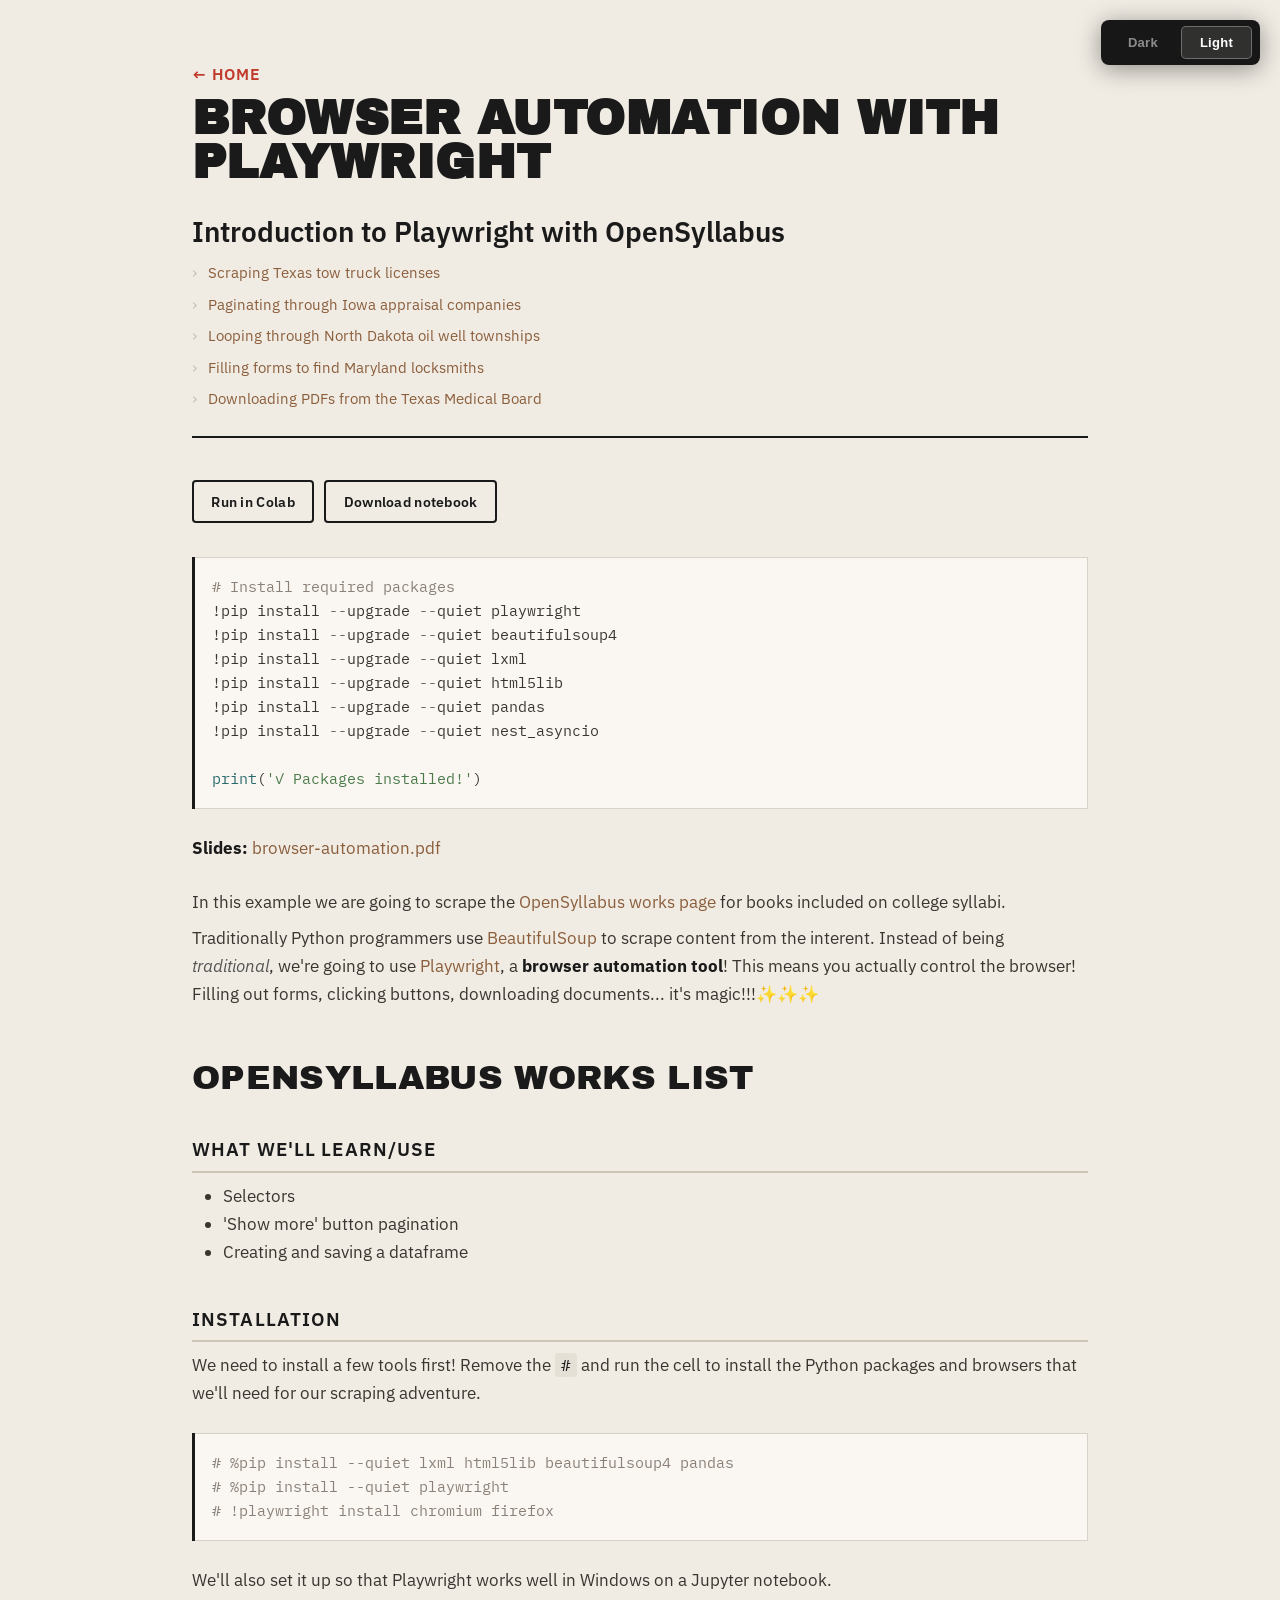
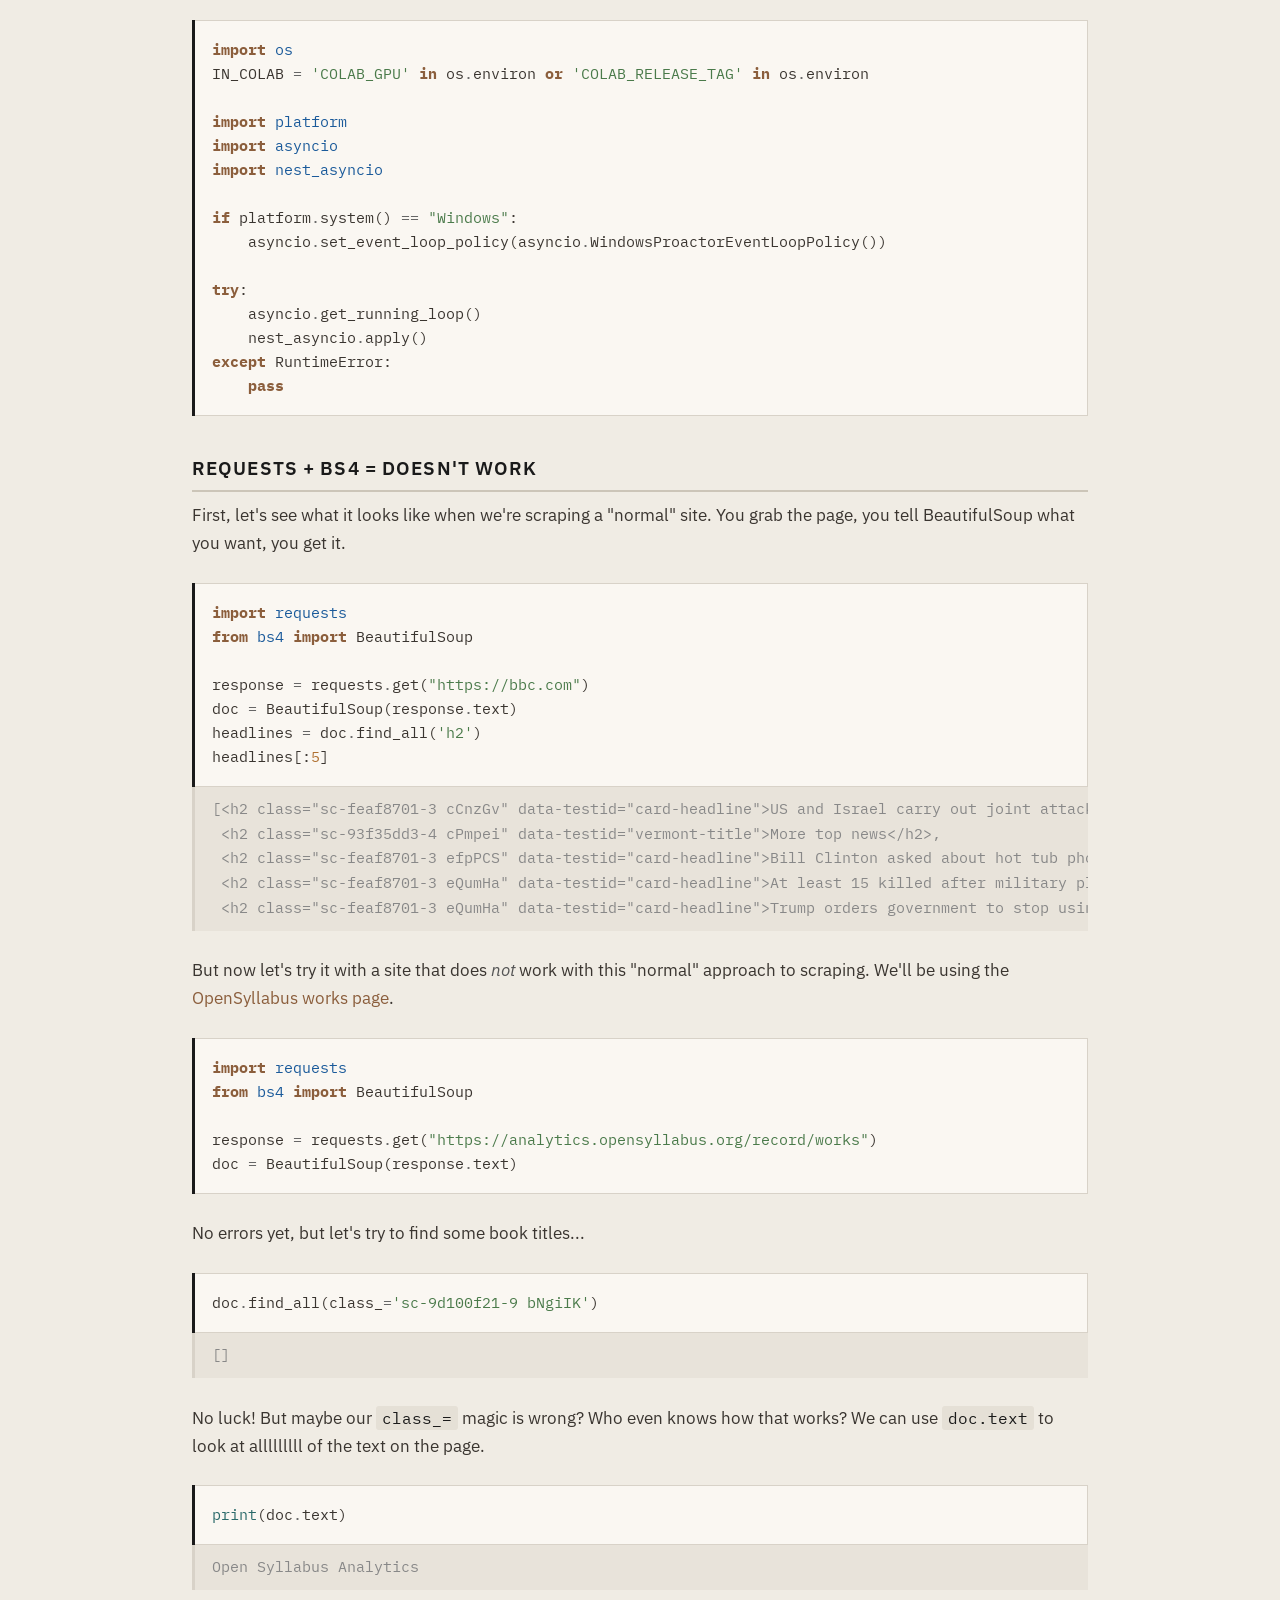
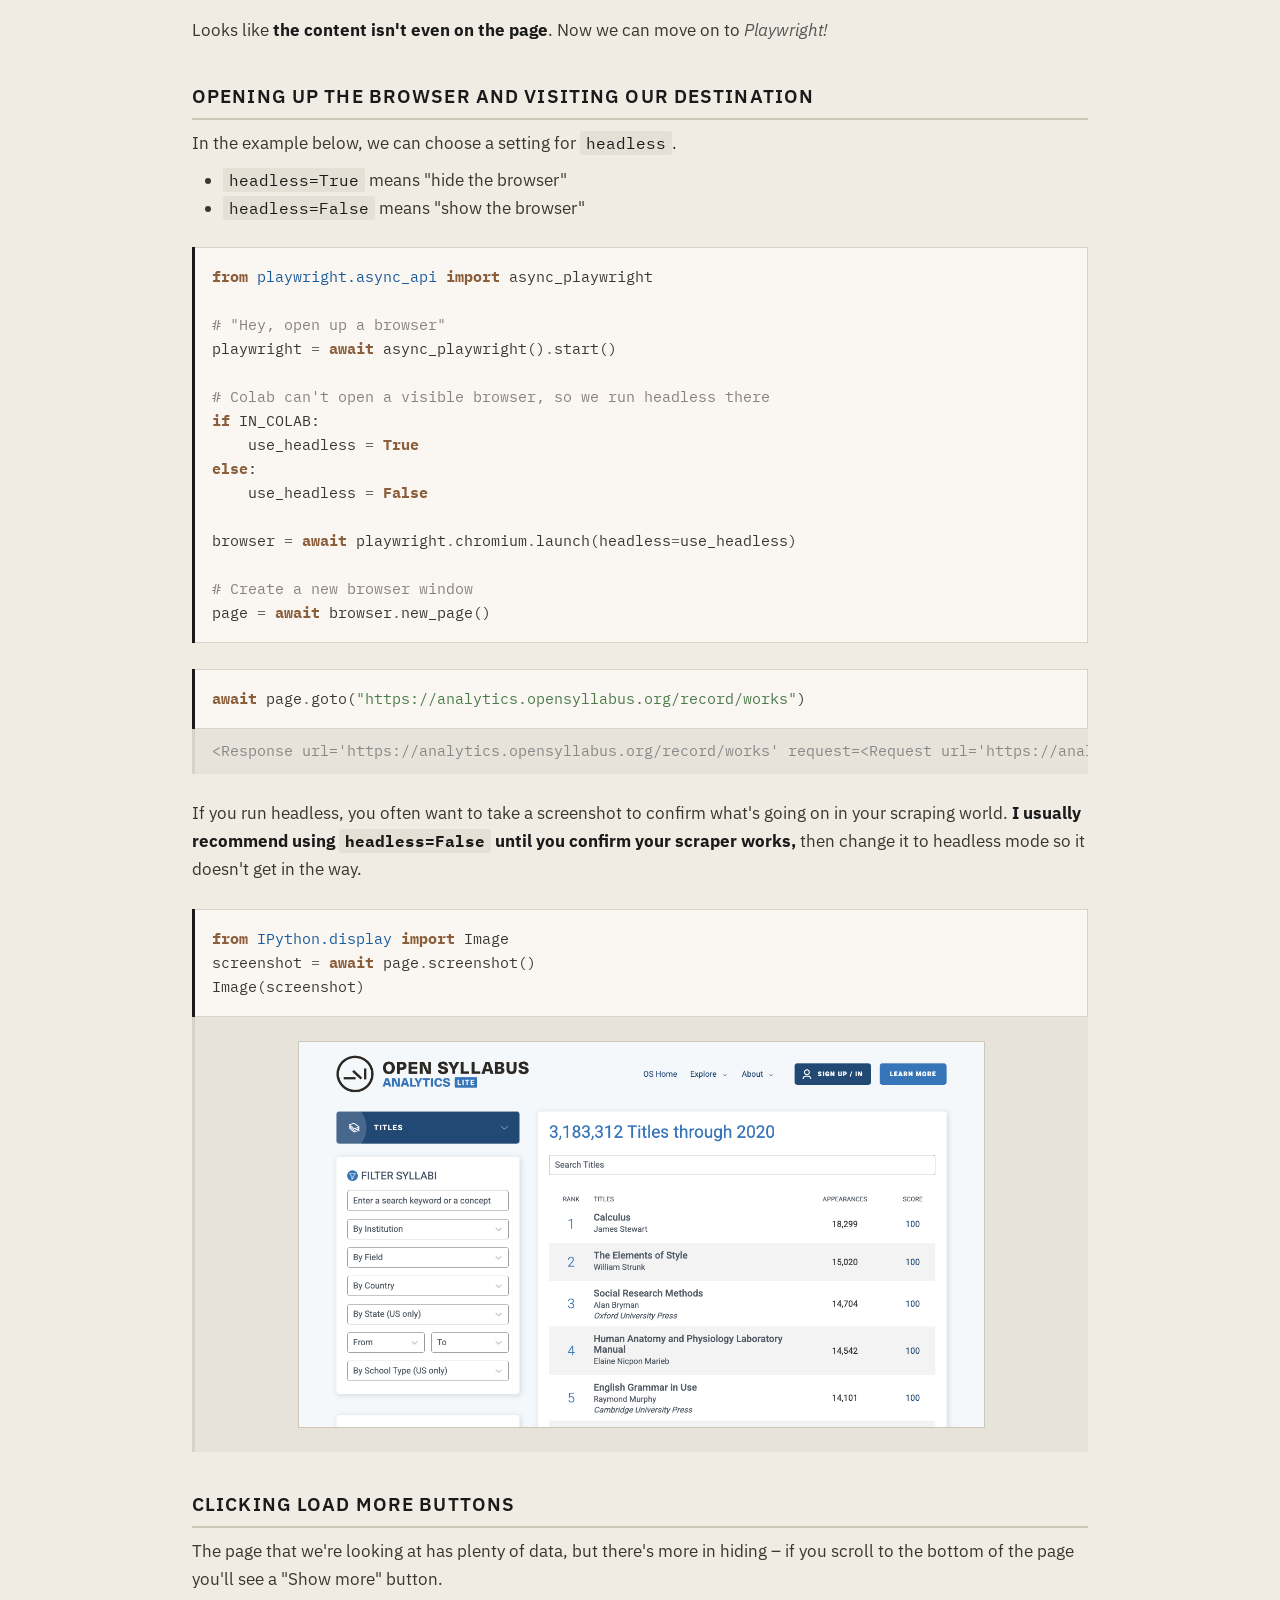
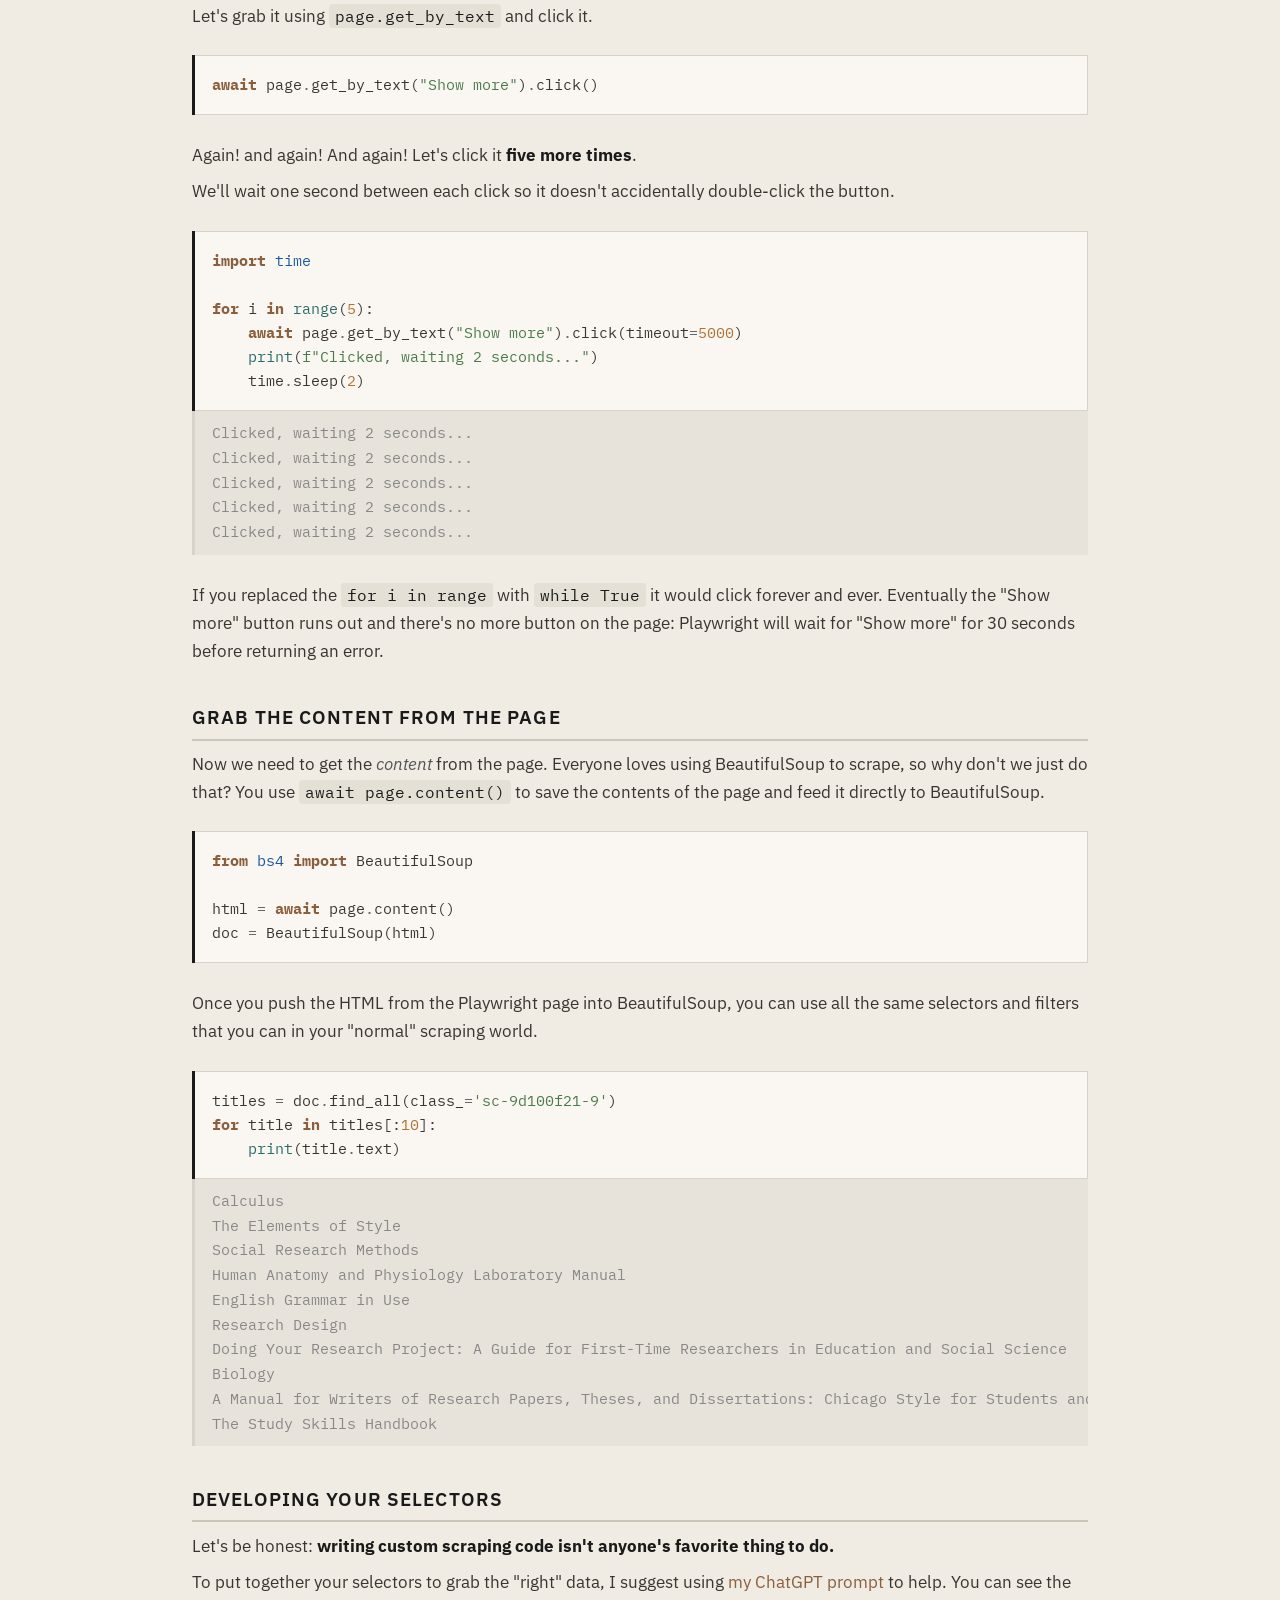
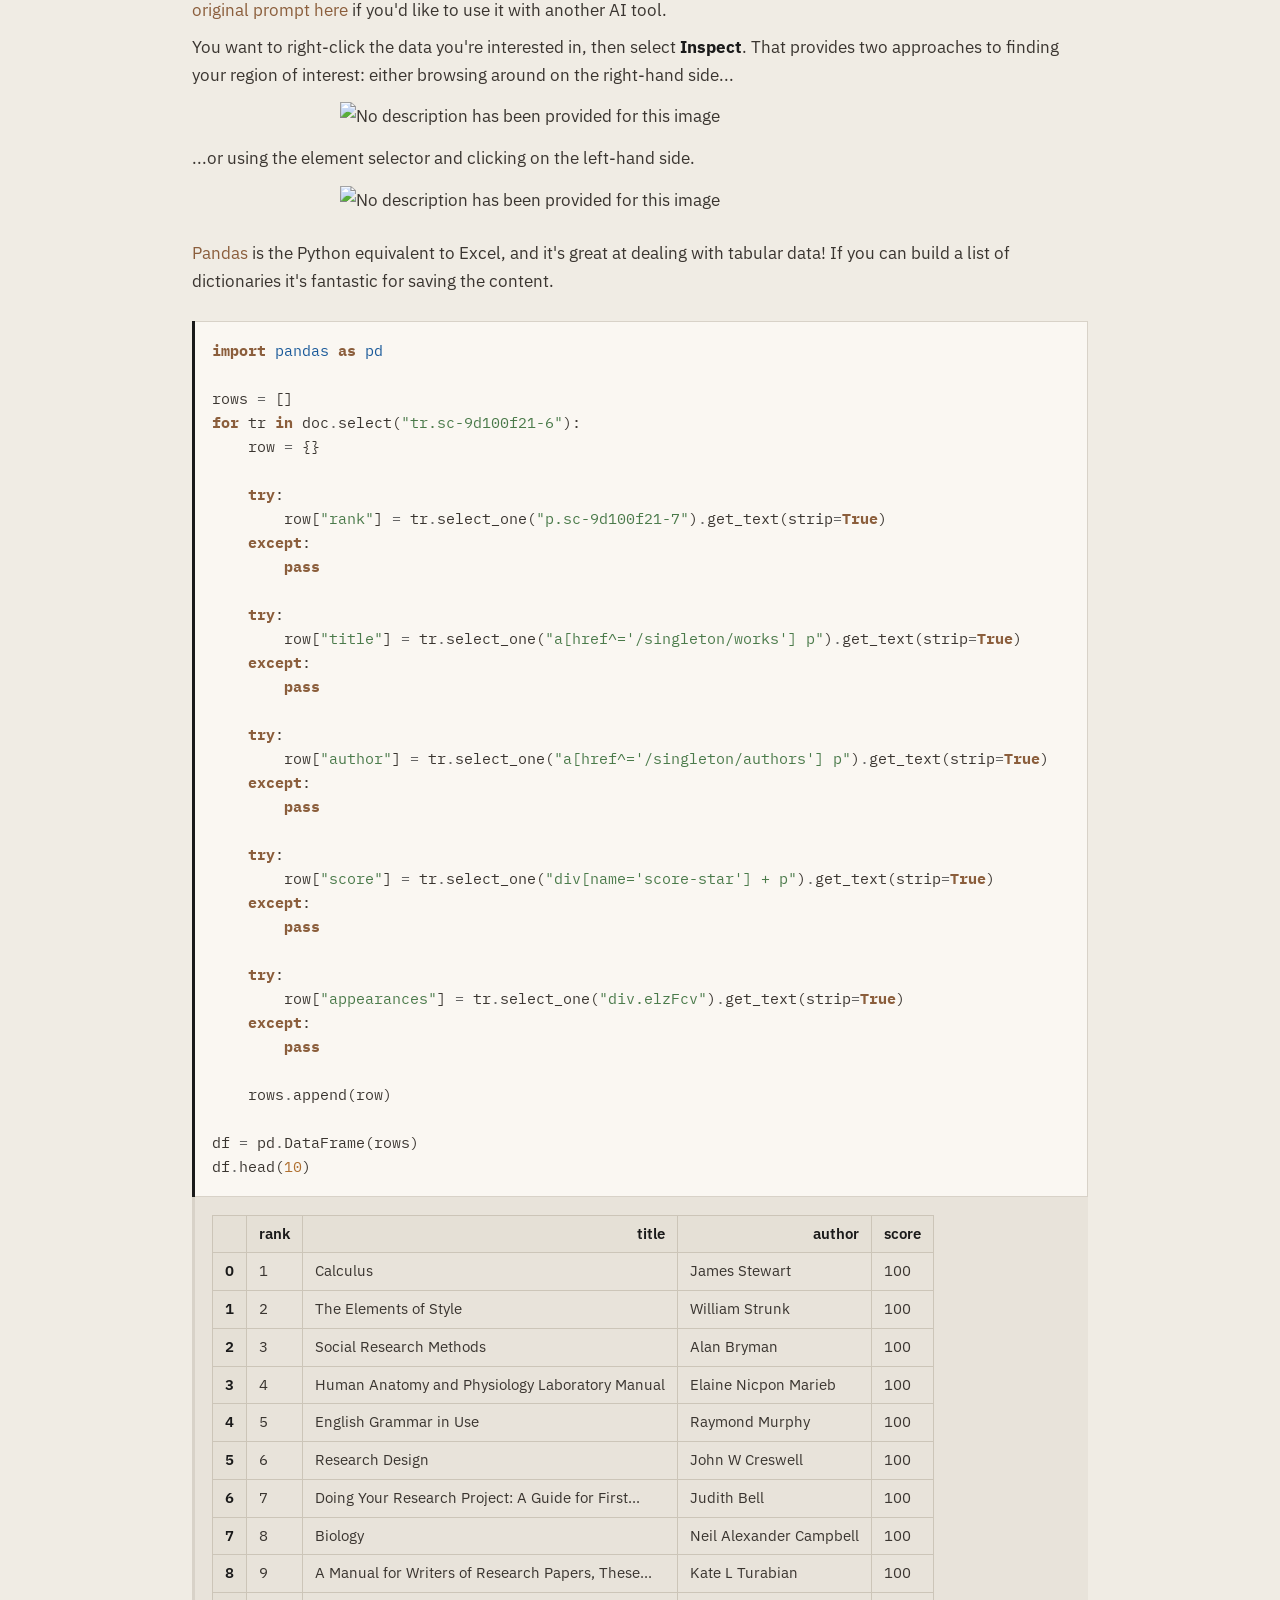
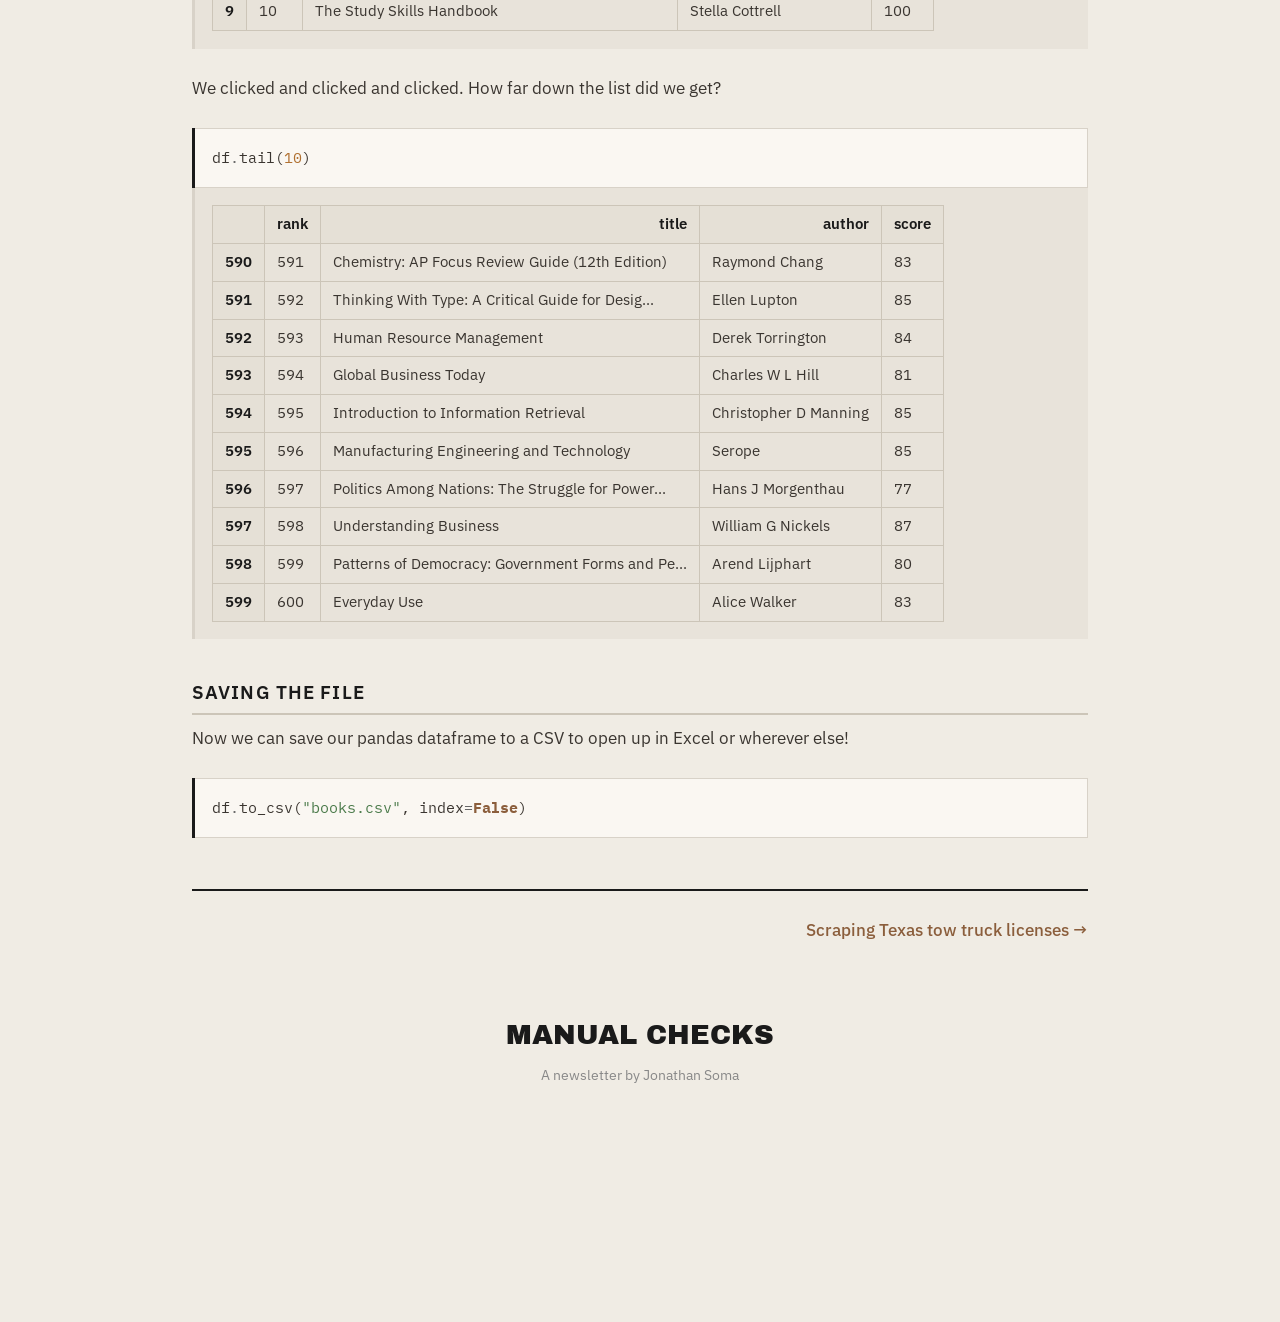
==== docs/browser-automation/00-opensyllabus-ANSWERS.html @ abff7795 "Include docs/ in repo for GitHub Pages Co-Authored-By: Claude Opus 4.6 <noreply@anthropic.com>" ====
<!DOCTYPE html>
<html lang="en">
<head>
    <meta charset="utf-8">
    <meta name="viewport" content="width=device-width, initial-scale=1">
    <title>Introduction to Playwright with OpenSyllabus</title>

    <link rel="preconnect" href="https://fonts.googleapis.com">
    <link rel="preconnect" href="https://fonts.gstatic.com" crossorigin>
    <link href="https://fonts.googleapis.com/css2?family=Playfair+Display:ital,wght@0,400;0,700;1,400;1,700&family=Source+Serif+4:ital,opsz,wght@0,8..60,400;0,8..60,600;1,8..60,400&family=Inter:wght@400;500;600&family=Archivo+Black&family=IBM+Plex+Mono:wght@400;500&family=IBM+Plex+Sans:wght@400;500;600&display=swap" rel="stylesheet">
    <link rel="stylesheet" href="../static/base.css">
    
<link rel="stylesheet" href="../static/read.css">

    <script>
    // Set theme before paint to avoid FOUC
    (function(){var s=localStorage.getItem('theme');var t=s||(window.matchMedia('(prefers-color-scheme: light)').matches?'light':'dark');document.documentElement.className='theme-'+(t==='dark'?'noir':'broadsheet');})();
    </script>
</head>
<body>

<div class="theme-switcher">
    <button class="active" onclick="setTheme('dark', this)">Dark</button>
    <button onclick="setTheme('light', this)">Light</button>
</div>

<div class="page">
    

<nav class="nb-topnav">
    <a href="../index.html" class="nb-topnav-home">&larr; Home</a>
    
    <div class="nb-topnav-title">Browser automation with Playwright</div>
    
    <ol class="nb-topnav-list">
        
        <li class="is-current">
            
            <span class="nb-topnav-current">Introduction to Playwright with OpenSyllabus</span>
            
        </li>
        
        <li>
            
            <a href="01-texas-tow-trucks-licenses-ANSWERS.html">Scraping Texas tow truck licenses</a>
            
        </li>
        
        <li>
            
            <a href="02-iowa-appraisal-management-companies-ANSWERS.html">Paginating through Iowa appraisal companies</a>
            
        </li>
        
        <li>
            
            <a href="03-north-dakota-oil-wells-ANSWERS.html">Looping through North Dakota oil well townships</a>
            
        </li>
        
        <li>
            
            <a href="04-maryland-locksmiths-ANSWERS.html">Filling forms to find Maryland locksmiths</a>
            
        </li>
        
        <li>
            
            <a href="05-texas-medical-board-actions-details-ANSWERS.html">Downloading PDFs from the Texas Medical Board</a>
            
        </li>
        
    </ol>
</nav>



<div class="nb-actions">
    <a href="https://colab.research.google.com/github/jsoma/workshop-browser-automation/blob/main/docs/browser-automation/00-opensyllabus-ANSWERS.ipynb" class="nb-action-btn nb-action-colab" target="_blank" rel="noopener">Run in Colab</a>
    <a href="00-opensyllabus-ANSWERS.ipynb" class="nb-action-btn nb-action-download" download>Download notebook</a>
</div>


<div class="cell border-box-sizing code_cell rendered" id="cell-id=96259aa9">
<div class="input">
<div class="prompt input_prompt">In [ ]:</div>
<div class="inner_cell">
<div class="input_area">
<div class="highlight hl-ipython3"><pre><span></span><span class="c1"># Install required packages</span>
<span class="err">!</span><span class="n">pip</span> <span class="n">install</span> <span class="o">--</span><span class="n">upgrade</span> <span class="o">--</span><span class="n">quiet</span> <span class="n">playwright</span>
<span class="err">!</span><span class="n">pip</span> <span class="n">install</span> <span class="o">--</span><span class="n">upgrade</span> <span class="o">--</span><span class="n">quiet</span> <span class="n">beautifulsoup4</span>
<span class="err">!</span><span class="n">pip</span> <span class="n">install</span> <span class="o">--</span><span class="n">upgrade</span> <span class="o">--</span><span class="n">quiet</span> <span class="n">lxml</span>
<span class="err">!</span><span class="n">pip</span> <span class="n">install</span> <span class="o">--</span><span class="n">upgrade</span> <span class="o">--</span><span class="n">quiet</span> <span class="n">html5lib</span>
<span class="err">!</span><span class="n">pip</span> <span class="n">install</span> <span class="o">--</span><span class="n">upgrade</span> <span class="o">--</span><span class="n">quiet</span> <span class="n">pandas</span>
<span class="err">!</span><span class="n">pip</span> <span class="n">install</span> <span class="o">--</span><span class="n">upgrade</span> <span class="o">--</span><span class="n">quiet</span> <span class="n">nest_asyncio</span>

<span class="nb">print</span><span class="p">(</span><span class="s1">'✓ Packages installed!'</span><span class="p">)</span>
</pre></div>
</div>
</div>
</div>
</div>
<div class="cell border-box-sizing text_cell rendered" id="cell-id=85525c90"><div class="prompt input_prompt">
</div><div class="inner_cell">
<div class="text_cell_render border-box-sizing rendered_html">
<p><strong>Slides:</strong> <a href="./browser-automation.pdf">browser-automation.pdf</a></p>
</div>
</div>
</div>
<div class="cell border-box-sizing text_cell rendered" id="cell-id=5122182a"><div class="prompt input_prompt">
</div><div class="inner_cell">
<div class="text_cell_render border-box-sizing rendered_html">
<p>In this example we are going to scrape the <a href="https://analytics.opensyllabus.org/record/works">OpenSyllabus works page</a> for books included on college syllabi.</p>
<p>Traditionally Python programmers use <a href="https://beautiful-soup-4.readthedocs.io/en/latest/">BeautifulSoup</a> to scrape content from the interent. Instead of being <em>traditional</em>, we're going to use <a href="https://playwright.dev/python/">Playwright</a>, a <strong>browser automation tool</strong>! This means you actually control the browser! Filling out forms, clicking buttons, downloading documents... it's magic!!!✨✨✨</p>
<h1 id="OpenSyllabus-works-list">OpenSyllabus works list<a class="anchor-link" href="#OpenSyllabus-works-list">¶</a></h1><h2 id="What-we'll-learn/use">What we'll learn/use<a class="anchor-link" href="#What-we'll-learn/use">¶</a></h2><ul>
<li>Selectors</li>
<li>'Show more' button pagination</li>
<li>Creating and saving a dataframe</li>
</ul>
</div>
</div>
</div>
<div class="cell border-box-sizing text_cell rendered" id="cell-id=d9ff9c1d"><div class="prompt input_prompt">
</div><div class="inner_cell">
<div class="text_cell_render border-box-sizing rendered_html">
<h2 id="Installation">Installation<a class="anchor-link" href="#Installation">¶</a></h2><p>We need to install a few tools first! Remove the <code>#</code> and run the cell to install the Python packages and browsers that we'll need for our scraping adventure.</p>
</div>
</div>
</div>
<div class="cell border-box-sizing code_cell rendered" id="cell-id=2b1bc7c7">
<div class="input">
<div class="prompt input_prompt">In [ ]:</div>
<div class="inner_cell">
<div class="input_area">
<div class="highlight hl-ipython3"><pre><span></span><span class="c1"># %pip install --quiet lxml html5lib beautifulsoup4 pandas</span>
<span class="c1"># %pip install --quiet playwright</span>
<span class="c1"># !playwright install chromium firefox</span>
</pre></div>
</div>
</div>
</div>
</div>
<div class="cell border-box-sizing text_cell rendered" id="cell-id=ef55d2a4"><div class="prompt input_prompt">
</div><div class="inner_cell">
<div class="text_cell_render border-box-sizing rendered_html">
<p>We'll also set it up so that Playwright works well in Windows on a Jupyter notebook.</p>
</div>
</div>
</div>
<div class="cell border-box-sizing code_cell rendered" id="cell-id=8c22f7a4">
<div class="input">
<div class="prompt input_prompt">In [ ]:</div>
<div class="inner_cell">
<div class="input_area">
<div class="highlight hl-ipython3"><pre><span></span><span class="kn">import</span><span class="w"> </span><span class="nn">os</span>
<span class="n">IN_COLAB</span> <span class="o">=</span> <span class="s1">'COLAB_GPU'</span> <span class="ow">in</span> <span class="n">os</span><span class="o">.</span><span class="n">environ</span> <span class="ow">or</span> <span class="s1">'COLAB_RELEASE_TAG'</span> <span class="ow">in</span> <span class="n">os</span><span class="o">.</span><span class="n">environ</span>

<span class="kn">import</span><span class="w"> </span><span class="nn">platform</span>
<span class="kn">import</span><span class="w"> </span><span class="nn">asyncio</span>
<span class="kn">import</span><span class="w"> </span><span class="nn">nest_asyncio</span>

<span class="k">if</span> <span class="n">platform</span><span class="o">.</span><span class="n">system</span><span class="p">()</span> <span class="o">==</span> <span class="s2">"Windows"</span><span class="p">:</span>
    <span class="n">asyncio</span><span class="o">.</span><span class="n">set_event_loop_policy</span><span class="p">(</span><span class="n">asyncio</span><span class="o">.</span><span class="n">WindowsProactorEventLoopPolicy</span><span class="p">())</span>

<span class="k">try</span><span class="p">:</span>
    <span class="n">asyncio</span><span class="o">.</span><span class="n">get_running_loop</span><span class="p">()</span>
    <span class="n">nest_asyncio</span><span class="o">.</span><span class="n">apply</span><span class="p">()</span>
<span class="k">except</span> <span class="ne">RuntimeError</span><span class="p">:</span>
    <span class="k">pass</span>
</pre></div>
</div>
</div>
</div>
</div>
<div class="cell border-box-sizing text_cell rendered" id="cell-id=2368a4f9-4d78-4b0f-8f2d-2de96fbc7dcc"><div class="prompt input_prompt">
</div><div class="inner_cell">
<div class="text_cell_render border-box-sizing rendered_html">
<h2 id="Requests-+-BS4-=-doesn't-work">Requests + BS4 = doesn't work<a class="anchor-link" href="#Requests-+-BS4-=-doesn't-work">¶</a></h2><p>First, let's see what it looks like when we're scraping a "normal" site. You grab the page, you tell BeautifulSoup what you want, you get it.</p>
</div>
</div>
</div>
<div class="cell border-box-sizing code_cell rendered" id="cell-id=b8152ab8">
<div class="input">
<div class="prompt input_prompt">In [13]:</div>
<div class="inner_cell">
<div class="input_area">
<div class="highlight hl-ipython3"><pre><span></span><span class="kn">import</span><span class="w"> </span><span class="nn">requests</span>
<span class="kn">from</span><span class="w"> </span><span class="nn">bs4</span><span class="w"> </span><span class="kn">import</span> <span class="n">BeautifulSoup</span>

<span class="n">response</span> <span class="o">=</span> <span class="n">requests</span><span class="o">.</span><span class="n">get</span><span class="p">(</span><span class="s2">"https://bbc.com"</span><span class="p">)</span>
<span class="n">doc</span> <span class="o">=</span> <span class="n">BeautifulSoup</span><span class="p">(</span><span class="n">response</span><span class="o">.</span><span class="n">text</span><span class="p">)</span>
<span class="n">headlines</span> <span class="o">=</span> <span class="n">doc</span><span class="o">.</span><span class="n">find_all</span><span class="p">(</span><span class="s1">'h2'</span><span class="p">)</span>
<span class="n">headlines</span><span class="p">[:</span><span class="mi">5</span><span class="p">]</span>
</pre></div>
</div>
</div>
</div>
<div class="output_wrapper">
<div class="output">
<div class="output_area">
<div class="prompt output_prompt">Out[13]:</div>
<div class="output_text output_subarea output_execute_result">
<pre>[&lt;h2 class="sc-feaf8701-3 cCnzGv" data-testid="card-headline"&gt;US and Israel carry out joint attack on Iran as Tehran launches retaliatory strikes&lt;/h2&gt;,
 &lt;h2 class="sc-93f35dd3-4 cPmpei" data-testid="vermont-title"&gt;More top news&lt;/h2&gt;,
 &lt;h2 class="sc-feaf8701-3 efpPCS" data-testid="card-headline"&gt;Bill Clinton asked about hot tub photo and testifies he knew 'nothing' of Epstein crimes&lt;/h2&gt;,
 &lt;h2 class="sc-feaf8701-3 eQumHa" data-testid="card-headline"&gt;At least 15 killed after military plane carrying banknotes crashes in Bolivia&lt;/h2&gt;,
 &lt;h2 class="sc-feaf8701-3 eQumHa" data-testid="card-headline"&gt;Trump orders government to stop using Anthropic in battle over AI use&lt;/h2&gt;]</pre>
</div>
</div>
</div>
</div>
</div>
<div class="cell border-box-sizing text_cell rendered" id="cell-id=b59c8ecb"><div class="prompt input_prompt">
</div><div class="inner_cell">
<div class="text_cell_render border-box-sizing rendered_html">
<p>But now let's try it with a site that does <em>not</em> work with this "normal" approach to scraping. We'll be using the <a href="https://analytics.opensyllabus.org/record/works">OpenSyllabus works page</a>.</p>
</div>
</div>
</div>
<div class="cell border-box-sizing code_cell rendered" id="cell-id=a46ec355-5882-4ff6-8b7e-64f85fc51ace">
<div class="input">
<div class="prompt input_prompt">In [15]:</div>
<div class="inner_cell">
<div class="input_area">
<div class="highlight hl-ipython3"><pre><span></span><span class="kn">import</span><span class="w"> </span><span class="nn">requests</span>
<span class="kn">from</span><span class="w"> </span><span class="nn">bs4</span><span class="w"> </span><span class="kn">import</span> <span class="n">BeautifulSoup</span>

<span class="n">response</span> <span class="o">=</span> <span class="n">requests</span><span class="o">.</span><span class="n">get</span><span class="p">(</span><span class="s2">"https://analytics.opensyllabus.org/record/works"</span><span class="p">)</span>
<span class="n">doc</span> <span class="o">=</span> <span class="n">BeautifulSoup</span><span class="p">(</span><span class="n">response</span><span class="o">.</span><span class="n">text</span><span class="p">)</span>
</pre></div>
</div>
</div>
</div>
</div>
<div class="cell border-box-sizing text_cell rendered" id="cell-id=a9dacd72-3f24-4825-af92-dfcb698e416a"><div class="prompt input_prompt">
</div><div class="inner_cell">
<div class="text_cell_render border-box-sizing rendered_html">
<p>No errors yet, but let's try to find some book titles...</p>
</div>
</div>
</div>
<div class="cell border-box-sizing code_cell rendered" id="cell-id=720064a1-0cc0-437c-9423-2d150d236dd6">
<div class="input">
<div class="prompt input_prompt">In [16]:</div>
<div class="inner_cell">
<div class="input_area">
<div class="highlight hl-ipython3"><pre><span></span><span class="n">doc</span><span class="o">.</span><span class="n">find_all</span><span class="p">(</span><span class="n">class_</span><span class="o">=</span><span class="s1">'sc-9d100f21-9 bNgiIK'</span><span class="p">)</span>
</pre></div>
</div>
</div>
</div>
<div class="output_wrapper">
<div class="output">
<div class="output_area">
<div class="prompt output_prompt">Out[16]:</div>
<div class="output_text output_subarea output_execute_result">
<pre>[]</pre>
</div>
</div>
</div>
</div>
</div>
<div class="cell border-box-sizing text_cell rendered" id="cell-id=f781416d-e5b3-4861-b72d-46118a24dd75"><div class="prompt input_prompt">
</div><div class="inner_cell">
<div class="text_cell_render border-box-sizing rendered_html">
<p>No luck! But maybe our <code>class_=</code> magic is wrong? Who even knows how that works? We can use <code>doc.text</code> to look at alllllllll of the text on the page.</p>
</div>
</div>
</div>
<div class="cell border-box-sizing code_cell rendered" id="cell-id=d9f3c62d-7a77-4ce0-8b06-12a081fac5f6">
<div class="input">
<div class="prompt input_prompt">In [17]:</div>
<div class="inner_cell">
<div class="input_area">
<div class="highlight hl-ipython3"><pre><span></span><span class="nb">print</span><span class="p">(</span><span class="n">doc</span><span class="o">.</span><span class="n">text</span><span class="p">)</span>
</pre></div>
</div>
</div>
</div>
<div class="output_wrapper">
<div class="output">
<div class="output_area">
<div class="prompt"></div>
<div class="output_subarea output_stream output_stdout output_text">
<pre>Open Syllabus Analytics
</pre>
</div>
</div>
</div>
</div>
</div>
<div class="cell border-box-sizing text_cell rendered" id="cell-id=d60f1220-64d2-4dc4-8573-4aca7443b865"><div class="prompt input_prompt">
</div><div class="inner_cell">
<div class="text_cell_render border-box-sizing rendered_html">
<p>Looks like <strong>the content isn't even on the page</strong>. Now we can move on to <em>Playwright!</em></p>
</div>
</div>
</div>
<div class="cell border-box-sizing text_cell rendered" id="cell-id=7a57a69e"><div class="prompt input_prompt">
</div><div class="inner_cell">
<div class="text_cell_render border-box-sizing rendered_html">
<h2 id="Opening-up-the-browser-and-visiting-our-destination">Opening up the browser and visiting our destination<a class="anchor-link" href="#Opening-up-the-browser-and-visiting-our-destination">¶</a></h2><p>In the example below, we can choose a setting for <code>headless</code>.</p>
<ul>
<li><code>headless=True</code> means "hide the browser"</li>
<li><code>headless=False</code> means "show the browser"</li>
</ul>
</div>
</div>
</div>
<div class="cell border-box-sizing code_cell rendered" id="cell-id=9071b838">
<div class="input">
<div class="prompt input_prompt">In [18]:</div>
<div class="inner_cell">
<div class="input_area">
<div class="highlight hl-ipython3"><pre><span></span><span class="kn">from</span><span class="w"> </span><span class="nn">playwright.async_api</span><span class="w"> </span><span class="kn">import</span> <span class="n">async_playwright</span>

<span class="c1"># "Hey, open up a browser"</span>
<span class="n">playwright</span> <span class="o">=</span> <span class="k">await</span> <span class="n">async_playwright</span><span class="p">()</span><span class="o">.</span><span class="n">start</span><span class="p">()</span>

<span class="c1"># Colab can't open a visible browser, so we run headless there</span>
<span class="k">if</span> <span class="n">IN_COLAB</span><span class="p">:</span>
    <span class="n">use_headless</span> <span class="o">=</span> <span class="kc">True</span>
<span class="k">else</span><span class="p">:</span>
    <span class="n">use_headless</span> <span class="o">=</span> <span class="kc">False</span>

<span class="n">browser</span> <span class="o">=</span> <span class="k">await</span> <span class="n">playwright</span><span class="o">.</span><span class="n">chromium</span><span class="o">.</span><span class="n">launch</span><span class="p">(</span><span class="n">headless</span><span class="o">=</span><span class="n">use_headless</span><span class="p">)</span>

<span class="c1"># Create a new browser window</span>
<span class="n">page</span> <span class="o">=</span> <span class="k">await</span> <span class="n">browser</span><span class="o">.</span><span class="n">new_page</span><span class="p">()</span>
</pre></div>
</div>
</div>
</div>
</div>
<div class="cell border-box-sizing code_cell rendered" id="cell-id=efeb5971">
<div class="input">
<div class="prompt input_prompt">In [19]:</div>
<div class="inner_cell">
<div class="input_area">
<div class="highlight hl-ipython3"><pre><span></span><span class="k">await</span> <span class="n">page</span><span class="o">.</span><span class="n">goto</span><span class="p">(</span><span class="s2">"https://analytics.opensyllabus.org/record/works"</span><span class="p">)</span>
</pre></div>
</div>
</div>
</div>
<div class="output_wrapper">
<div class="output">
<div class="output_area">
<div class="prompt output_prompt">Out[19]:</div>
<div class="output_text output_subarea output_execute_result">
<pre>&lt;Response url='https://analytics.opensyllabus.org/record/works' request=&lt;Request url='https://analytics.opensyllabus.org/record/works' method='GET'&gt;&gt;</pre>
</div>
</div>
</div>
</div>
</div>
<div class="cell border-box-sizing text_cell rendered" id="cell-id=b84acddf"><div class="prompt input_prompt">
</div><div class="inner_cell">
<div class="text_cell_render border-box-sizing rendered_html">
<p>If you run headless, you often want to take a screenshot to confirm what's going on in your scraping world. <strong>I usually recommend using <code>headless=False</code> until you confirm your scraper works,</strong> then change it to headless mode so it doesn't get in the way.</p>
</div>
</div>
</div>
<div class="cell border-box-sizing code_cell rendered" id="cell-id=6677ecda">
<div class="input">
<div class="prompt input_prompt">In [23]:</div>
<div class="inner_cell">
<div class="input_area">
<div class="highlight hl-ipython3"><pre><span></span><span class="kn">from</span><span class="w"> </span><span class="nn">IPython.display</span><span class="w"> </span><span class="kn">import</span> <span class="n">Image</span>
<span class="n">screenshot</span> <span class="o">=</span> <span class="k">await</span> <span class="n">page</span><span class="o">.</span><span class="n">screenshot</span><span class="p">()</span>
<span class="n">Image</span><span class="p">(</span><span class="n">screenshot</span><span class="p">)</span>
</pre></div>
</div>
</div>
</div>
<div class="output_wrapper">
<div class="output">
<div class="output_area">
<div class="prompt output_prompt">Out[23]:</div>
<div class="output_png output_subarea output_execute_result">
<img alt="No description has been provided for this image" src="[data-uri]"/>
</div>
</div>
</div>
</div>
</div>
<div class="cell border-box-sizing text_cell rendered" id="cell-id=fb9f4b9b"><div class="prompt input_prompt">
</div><div class="inner_cell">
<div class="text_cell_render border-box-sizing rendered_html">
<h2 id="Clicking-load-more-buttons">Clicking load more buttons<a class="anchor-link" href="#Clicking-load-more-buttons">¶</a></h2><p>The page that we're looking at has plenty of data, but there's more in hiding – if you scroll to the bottom of the page you'll see a "Show more" button.</p>
<p>Let's grab it using <code>page.get_by_text</code> and click it.</p>
</div>
</div>
</div>
<div class="cell border-box-sizing code_cell rendered" id="cell-id=97148402">
<div class="input">
<div class="prompt input_prompt">In [24]:</div>
<div class="inner_cell">
<div class="input_area">
<div class="highlight hl-ipython3"><pre><span></span><span class="k">await</span> <span class="n">page</span><span class="o">.</span><span class="n">get_by_text</span><span class="p">(</span><span class="s2">"Show more"</span><span class="p">)</span><span class="o">.</span><span class="n">click</span><span class="p">()</span>
</pre></div>
</div>
</div>
</div>
</div>
<div class="cell border-box-sizing text_cell rendered" id="cell-id=5a6b637e"><div class="prompt input_prompt">
</div><div class="inner_cell">
<div class="text_cell_render border-box-sizing rendered_html">
<p>Again! and again! And again! Let's click it <strong>five more times</strong>.</p>
<p>We'll wait one second between each click so it doesn't accidentally double-click the button.</p>
</div>
</div>
</div>
<div class="cell border-box-sizing code_cell rendered celltag_solution" id="cell-id=3babc96d">
<div class="input">
<div class="prompt input_prompt">In [26]:</div>
<div class="inner_cell">
<div class="input_area">
<div class="highlight hl-ipython3"><pre><span></span><span class="kn">import</span><span class="w"> </span><span class="nn">time</span>

<span class="k">for</span> <span class="n">i</span> <span class="ow">in</span> <span class="nb">range</span><span class="p">(</span><span class="mi">5</span><span class="p">):</span>
    <span class="k">await</span> <span class="n">page</span><span class="o">.</span><span class="n">get_by_text</span><span class="p">(</span><span class="s2">"Show more"</span><span class="p">)</span><span class="o">.</span><span class="n">click</span><span class="p">(</span><span class="n">timeout</span><span class="o">=</span><span class="mi">5000</span><span class="p">)</span>
    <span class="nb">print</span><span class="p">(</span><span class="sa">f</span><span class="s2">"Clicked, waiting 2 seconds..."</span><span class="p">)</span>
    <span class="n">time</span><span class="o">.</span><span class="n">sleep</span><span class="p">(</span><span class="mi">2</span><span class="p">)</span>
</pre></div>
</div>
</div>
</div>
<div class="output_wrapper">
<div class="output">
<div class="output_area">
<div class="prompt"></div>
<div class="output_subarea output_stream output_stdout output_text">
<pre>Clicked, waiting 2 seconds...
Clicked, waiting 2 seconds...
Clicked, waiting 2 seconds...
Clicked, waiting 2 seconds...
Clicked, waiting 2 seconds...
</pre>
</div>
</div>
</div>
</div>
</div>
<div class="cell border-box-sizing text_cell rendered" id="cell-id=b127ef22"><div class="prompt input_prompt">
</div><div class="inner_cell">
<div class="text_cell_render border-box-sizing rendered_html">
<p>If you replaced the <code>for i in range</code> with <code>while True</code> it would click forever and ever. Eventually the "Show more" button runs out and there's no more button on the page: Playwright will wait for "Show more" for 30 seconds before returning an error.</p>
</div>
</div>
</div>
<div class="cell border-box-sizing text_cell rendered" id="cell-id=169e4b00"><div class="prompt input_prompt">
</div><div class="inner_cell">
<div class="text_cell_render border-box-sizing rendered_html">
<h2 id="Grab-the-content-from-the-page">Grab the content from the page<a class="anchor-link" href="#Grab-the-content-from-the-page">¶</a></h2><p>Now we need to get the <em>content</em> from the page. Everyone loves using BeautifulSoup to scrape, so why don't we just do that? You use <code>await page.content()</code> to save the contents of the page and feed it directly to BeautifulSoup.</p>
</div>
</div>
</div>
<div class="cell border-box-sizing code_cell rendered" id="cell-id=dd9907ae">
<div class="input">
<div class="prompt input_prompt">In [27]:</div>
<div class="inner_cell">
<div class="input_area">
<div class="highlight hl-ipython3"><pre><span></span><span class="kn">from</span><span class="w"> </span><span class="nn">bs4</span><span class="w"> </span><span class="kn">import</span> <span class="n">BeautifulSoup</span>

<span class="n">html</span> <span class="o">=</span> <span class="k">await</span> <span class="n">page</span><span class="o">.</span><span class="n">content</span><span class="p">()</span>
<span class="n">doc</span> <span class="o">=</span> <span class="n">BeautifulSoup</span><span class="p">(</span><span class="n">html</span><span class="p">)</span>
</pre></div>
</div>
</div>
</div>
</div>
<div class="cell border-box-sizing text_cell rendered" id="cell-id=4d94e6a2"><div class="prompt input_prompt">
</div><div class="inner_cell">
<div class="text_cell_render border-box-sizing rendered_html">
<p>Once you push the HTML from the Playwright page into BeautifulSoup, you can use all the same selectors and filters that you can in your "normal" scraping world.</p>
</div>
</div>
</div>
<div class="cell border-box-sizing code_cell rendered" id="cell-id=d6ad93aa">
<div class="input">
<div class="prompt input_prompt">In [29]:</div>
<div class="inner_cell">
<div class="input_area">
<div class="highlight hl-ipython3"><pre><span></span><span class="n">titles</span> <span class="o">=</span> <span class="n">doc</span><span class="o">.</span><span class="n">find_all</span><span class="p">(</span><span class="n">class_</span><span class="o">=</span><span class="s1">'sc-9d100f21-9'</span><span class="p">)</span>
<span class="k">for</span> <span class="n">title</span> <span class="ow">in</span> <span class="n">titles</span><span class="p">[:</span><span class="mi">10</span><span class="p">]:</span>
    <span class="nb">print</span><span class="p">(</span><span class="n">title</span><span class="o">.</span><span class="n">text</span><span class="p">)</span>
</pre></div>
</div>
</div>
</div>
<div class="output_wrapper">
<div class="output">
<div class="output_area">
<div class="prompt"></div>
<div class="output_subarea output_stream output_stdout output_text">
<pre>Calculus
The Elements of Style
Social Research Methods
Human Anatomy and Physiology Laboratory Manual
English Grammar in Use
Research Design
Doing Your Research Project: A Guide for First-Time Researchers in Education and Social Science
Biology
A Manual for Writers of Research Papers, Theses, and Dissertations: Chicago Style for Students and Researchers
The Study Skills Handbook
</pre>
</div>
</div>
</div>
</div>
</div>
<div class="cell border-box-sizing text_cell rendered" id="cell-id=067bbb7f"><div class="prompt input_prompt">
</div><div class="inner_cell">
<div class="text_cell_render border-box-sizing rendered_html">
<h2 id="Developing-your-selectors">Developing your selectors<a class="anchor-link" href="#Developing-your-selectors">¶</a></h2><p>Let's be honest: <strong>writing custom scraping code isn't anyone's favorite thing to do.</strong></p>
<p>To put together your selectors to grab the "right" data, I suggest using <a href="https://chatgpt.com/share/69a2f31d-727c-800d-b3ca-65a32a714336">my ChatGPT prompt</a> to help. You can see the <a href="https://gist.github.com/jsoma/d46ba769764866331a83d702a3054751">original prompt here</a> if you'd like to use it with another AI tool.</p>
<p>You want to right-click the data you're interested in, then select <strong>Inspect</strong>. That provides two approaches to finding your region of interest: either browsing around on the right-hand side...</p>
<img alt="No description has been provided for this image" src="finding-row-1.gif" style="max-width: 600px"/>
<p>...or using the element selector and clicking on the left-hand side.</p>
<img alt="No description has been provided for this image" src="finding-row-2.gif" style="max-width: 600px"/>
</div>
</div>
</div>
<div class="cell border-box-sizing text_cell rendered" id="cell-id=f02d8842"><div class="prompt input_prompt">
</div><div class="inner_cell">
<div class="text_cell_render border-box-sizing rendered_html">
<p><a href="https://pandas.pydata.org/">Pandas</a> is the Python equivalent to Excel, and it's great at dealing with tabular data! If you can build a list of dictionaries it's fantastic for saving the content.</p>
</div>
</div>
</div>
<div class="cell border-box-sizing code_cell rendered celltag_solution" id="cell-id=f0c02ab0">
<div class="input">
<div class="prompt input_prompt">In [33]:</div>
<div class="inner_cell">
<div class="input_area">
<div class="highlight hl-ipython3"><pre><span></span><span class="kn">import</span><span class="w"> </span><span class="nn">pandas</span><span class="w"> </span><span class="k">as</span><span class="w"> </span><span class="nn">pd</span>

<span class="n">rows</span> <span class="o">=</span> <span class="p">[]</span>
<span class="k">for</span> <span class="n">tr</span> <span class="ow">in</span> <span class="n">doc</span><span class="o">.</span><span class="n">select</span><span class="p">(</span><span class="s2">"tr.sc-9d100f21-6"</span><span class="p">):</span>
    <span class="n">row</span> <span class="o">=</span> <span class="p">{}</span>

    <span class="k">try</span><span class="p">:</span>
        <span class="n">row</span><span class="p">[</span><span class="s2">"rank"</span><span class="p">]</span> <span class="o">=</span> <span class="n">tr</span><span class="o">.</span><span class="n">select_one</span><span class="p">(</span><span class="s2">"p.sc-9d100f21-7"</span><span class="p">)</span><span class="o">.</span><span class="n">get_text</span><span class="p">(</span><span class="n">strip</span><span class="o">=</span><span class="kc">True</span><span class="p">)</span>
    <span class="k">except</span><span class="p">:</span>
        <span class="k">pass</span>

    <span class="k">try</span><span class="p">:</span>
        <span class="n">row</span><span class="p">[</span><span class="s2">"title"</span><span class="p">]</span> <span class="o">=</span> <span class="n">tr</span><span class="o">.</span><span class="n">select_one</span><span class="p">(</span><span class="s2">"a[href^='/singleton/works'] p"</span><span class="p">)</span><span class="o">.</span><span class="n">get_text</span><span class="p">(</span><span class="n">strip</span><span class="o">=</span><span class="kc">True</span><span class="p">)</span>
    <span class="k">except</span><span class="p">:</span>
        <span class="k">pass</span>

    <span class="k">try</span><span class="p">:</span>
        <span class="n">row</span><span class="p">[</span><span class="s2">"author"</span><span class="p">]</span> <span class="o">=</span> <span class="n">tr</span><span class="o">.</span><span class="n">select_one</span><span class="p">(</span><span class="s2">"a[href^='/singleton/authors'] p"</span><span class="p">)</span><span class="o">.</span><span class="n">get_text</span><span class="p">(</span><span class="n">strip</span><span class="o">=</span><span class="kc">True</span><span class="p">)</span>
    <span class="k">except</span><span class="p">:</span>
        <span class="k">pass</span>

    <span class="k">try</span><span class="p">:</span>
        <span class="n">row</span><span class="p">[</span><span class="s2">"score"</span><span class="p">]</span> <span class="o">=</span> <span class="n">tr</span><span class="o">.</span><span class="n">select_one</span><span class="p">(</span><span class="s2">"div[name='score-star'] + p"</span><span class="p">)</span><span class="o">.</span><span class="n">get_text</span><span class="p">(</span><span class="n">strip</span><span class="o">=</span><span class="kc">True</span><span class="p">)</span>
    <span class="k">except</span><span class="p">:</span>
        <span class="k">pass</span>

    <span class="k">try</span><span class="p">:</span>
        <span class="n">row</span><span class="p">[</span><span class="s2">"appearances"</span><span class="p">]</span> <span class="o">=</span> <span class="n">tr</span><span class="o">.</span><span class="n">select_one</span><span class="p">(</span><span class="s2">"div.elzFcv"</span><span class="p">)</span><span class="o">.</span><span class="n">get_text</span><span class="p">(</span><span class="n">strip</span><span class="o">=</span><span class="kc">True</span><span class="p">)</span>
    <span class="k">except</span><span class="p">:</span>
        <span class="k">pass</span>

    <span class="n">rows</span><span class="o">.</span><span class="n">append</span><span class="p">(</span><span class="n">row</span><span class="p">)</span>

<span class="n">df</span> <span class="o">=</span> <span class="n">pd</span><span class="o">.</span><span class="n">DataFrame</span><span class="p">(</span><span class="n">rows</span><span class="p">)</span>
<span class="n">df</span><span class="o">.</span><span class="n">head</span><span class="p">(</span><span class="mi">10</span><span class="p">)</span>
</pre></div>
</div>
</div>
</div>
<div class="output_wrapper">
<div class="output">
<div class="output_area">
<div class="prompt output_prompt">Out[33]:</div>
<div class="output_html rendered_html output_subarea output_execute_result"><div>
<style scoped="">
    .dataframe tbody tr th:only-of-type {
        vertical-align: middle;
    }

    .dataframe tbody tr th {
        vertical-align: top;
    }

    .dataframe thead th {
        text-align: right;
    }
</style>
<table border="1" class="dataframe">
<thead>
<tr style="text-align: right;">
<th></th>
<th>rank</th>
<th>title</th>
<th>author</th>
<th>score</th>
</tr>
</thead>
<tbody>
<tr>
<th>0</th>
<td>1</td>
<td>Calculus</td>
<td>James Stewart</td>
<td>100</td>
</tr>
<tr>
<th>1</th>
<td>2</td>
<td>The Elements of Style</td>
<td>William Strunk</td>
<td>100</td>
</tr>
<tr>
<th>2</th>
<td>3</td>
<td>Social Research Methods</td>
<td>Alan Bryman</td>
<td>100</td>
</tr>
<tr>
<th>3</th>
<td>4</td>
<td>Human Anatomy and Physiology Laboratory Manual</td>
<td>Elaine Nicpon Marieb</td>
<td>100</td>
</tr>
<tr>
<th>4</th>
<td>5</td>
<td>English Grammar in Use</td>
<td>Raymond Murphy</td>
<td>100</td>
</tr>
<tr>
<th>5</th>
<td>6</td>
<td>Research Design</td>
<td>John W Creswell</td>
<td>100</td>
</tr>
<tr>
<th>6</th>
<td>7</td>
<td>Doing Your Research Project: A Guide for First...</td>
<td>Judith Bell</td>
<td>100</td>
</tr>
<tr>
<th>7</th>
<td>8</td>
<td>Biology</td>
<td>Neil Alexander Campbell</td>
<td>100</td>
</tr>
<tr>
<th>8</th>
<td>9</td>
<td>A Manual for Writers of Research Papers, These...</td>
<td>Kate L Turabian</td>
<td>100</td>
</tr>
<tr>
<th>9</th>
<td>10</td>
<td>The Study Skills Handbook</td>
<td>Stella Cottrell</td>
<td>100</td>
</tr>
</tbody>
</table>
</div></div>
</div>
</div>
</div>
</div>
<div class="cell border-box-sizing text_cell rendered" id="cell-id=2a816b2e"><div class="prompt input_prompt">
</div><div class="inner_cell">
<div class="text_cell_render border-box-sizing rendered_html">
<p>We clicked and clicked and clicked. How far down the list did we get?</p>
</div>
</div>
</div>
<div class="cell border-box-sizing code_cell rendered" id="cell-id=373a842e">
<div class="input">
<div class="prompt input_prompt">In [35]:</div>
<div class="inner_cell">
<div class="input_area">
<div class="highlight hl-ipython3"><pre><span></span><span class="n">df</span><span class="o">.</span><span class="n">tail</span><span class="p">(</span><span class="mi">10</span><span class="p">)</span>
</pre></div>
</div>
</div>
</div>
<div class="output_wrapper">
<div class="output">
<div class="output_area">
<div class="prompt output_prompt">Out[35]:</div>
<div class="output_html rendered_html output_subarea output_execute_result"><div>
<style scoped="">
    .dataframe tbody tr th:only-of-type {
        vertical-align: middle;
    }

    .dataframe tbody tr th {
        vertical-align: top;
    }

    .dataframe thead th {
        text-align: right;
    }
</style>
<table border="1" class="dataframe">
<thead>
<tr style="text-align: right;">
<th></th>
<th>rank</th>
<th>title</th>
<th>author</th>
<th>score</th>
</tr>
</thead>
<tbody>
<tr>
<th>590</th>
<td>591</td>
<td>Chemistry: AP Focus Review Guide (12th Edition)</td>
<td>Raymond Chang</td>
<td>83</td>
</tr>
<tr>
<th>591</th>
<td>592</td>
<td>Thinking With Type: A Critical Guide for Desig...</td>
<td>Ellen Lupton</td>
<td>85</td>
</tr>
<tr>
<th>592</th>
<td>593</td>
<td>Human Resource Management</td>
<td>Derek Torrington</td>
<td>84</td>
</tr>
<tr>
<th>593</th>
<td>594</td>
<td>Global Business Today</td>
<td>Charles W L Hill</td>
<td>81</td>
</tr>
<tr>
<th>594</th>
<td>595</td>
<td>Introduction to Information Retrieval</td>
<td>Christopher D Manning</td>
<td>85</td>
</tr>
<tr>
<th>595</th>
<td>596</td>
<td>Manufacturing Engineering and Technology</td>
<td>Serope</td>
<td>85</td>
</tr>
<tr>
<th>596</th>
<td>597</td>
<td>Politics Among Nations: The Struggle for Power...</td>
<td>Hans J Morgenthau</td>
<td>77</td>
</tr>
<tr>
<th>597</th>
<td>598</td>
<td>Understanding Business</td>
<td>William G Nickels</td>
<td>87</td>
</tr>
<tr>
<th>598</th>
<td>599</td>
<td>Patterns of Democracy: Government Forms and Pe...</td>
<td>Arend Lijphart</td>
<td>80</td>
</tr>
<tr>
<th>599</th>
<td>600</td>
<td>Everyday Use</td>
<td>Alice Walker</td>
<td>83</td>
</tr>
</tbody>
</table>
</div></div>
</div>
</div>
</div>
</div>
<div class="cell border-box-sizing text_cell rendered" id="cell-id=01960b02-29ab-4762-8afb-d7a30da741d6"><div class="prompt input_prompt">
</div><div class="inner_cell">
<div class="text_cell_render border-box-sizing rendered_html">
<h2 id="Saving-the-file">Saving the file<a class="anchor-link" href="#Saving-the-file">¶</a></h2><p>Now we can save our pandas dataframe to a CSV to open up in Excel or wherever else!</p>
</div>
</div>
</div>
<div class="cell border-box-sizing code_cell rendered" id="cell-id=7ea0aa28">
<div class="input">
<div class="prompt input_prompt">In [36]:</div>
<div class="inner_cell">
<div class="input_area">
<div class="highlight hl-ipython3"><pre><span></span><span class="n">df</span><span class="o">.</span><span class="n">to_csv</span><span class="p">(</span><span class="s2">"books.csv"</span><span class="p">,</span> <span class="n">index</span><span class="o">=</span><span class="kc">False</span><span class="p">)</span>
</pre></div>
</div>
</div>
</div>
</div>



<nav class="nb-nav">
    
    <span></span>
    
    
    <a href="01-texas-tow-trucks-licenses-ANSWERS.html" class="nb-nav-next">Scraping Texas tow truck licenses &rarr;</a>
    
</nav>



<footer class="site-footer">
    <div class="newsletter-signup">
        <p class="newsletter-title">Manual Checks</p>
<p class="newsletter-desc">A newsletter by Jonathan Soma</p>
<script async src="https://subscribe-forms.beehiiv.com/embed.js"></script>
<iframe src="https://subscribe-forms.beehiiv.com/74449fe6-9aee-4fca-81ec-c07b8588210f" class="newsletter-embed beehiiv-embed" data-test-id="beehiiv-embed" frameborder="0" scrolling="no"></iframe>

    </div>
</footer>


</div>

<script>
function setTheme(theme, btn) {
    var darkNames = {'dark':1, 'noir':1};
    var cls = darkNames[theme] ? 'noir' : 'broadsheet';
    document.documentElement.className = 'theme-' + cls;
    document.querySelectorAll('.theme-switcher button').forEach(function(b) { b.classList.remove('active'); });
    btn.classList.add('active');
    localStorage.setItem('theme', darkNames[theme] ? 'dark' : 'light');
}

// Sync button active state (theme already set by head script)
(function() {
    var saved = localStorage.getItem('theme');
    var theme = saved || (window.matchMedia('(prefers-color-scheme: light)').matches ? 'light' : 'dark');
    var label = theme === 'dark' ? 'Dark' : 'Light';
    document.querySelectorAll('.theme-switcher button').forEach(function(b) {
        b.classList.toggle('active', b.textContent.trim() === label);
    });
})();

window.matchMedia('(prefers-color-scheme: light)').addEventListener('change', function(e) {
    if (!localStorage.getItem('theme')) {
        var cls = e.matches ? 'broadsheet' : 'noir';
        document.documentElement.className = 'theme-' + cls;
        var label = e.matches ? 'Light' : 'Dark';
        document.querySelectorAll('.theme-switcher button').forEach(function(b) {
            b.classList.toggle('active', b.textContent.trim() === label);
        });
    }
});
</script>

<script>
// Detect blocked newsletter iframes and show a fallback link
(function() {
    function replaceWithLink(iframe, src) {
        var link = document.createElement('a');
        link.href = src;
        link.className = 'newsletter-fallback-btn';
        link.innerHTML = 'Subscribe to the newsletter &rarr;';
        iframe.replaceWith(link);
        // Also hide the beehiiv script tag if present
        var scripts = document.querySelectorAll('.newsletter-signup script');
        scripts.forEach(function(s) { s.remove(); });
    }
    document.querySelectorAll('.newsletter-signup iframe').forEach(function(iframe) {
        var src = iframe.src;
        if (!src) return;
        // Check iframe dimensions after it settles — blocked iframes
        // typically render as 0-height or very small
        var timer = setTimeout(function() {
            var h = iframe.offsetHeight || iframe.getBoundingClientRect().height;
            if (h < 20) {
                replaceWithLink(iframe, src);
            }
        }, 3000);
    });
})();
</script>
</body>
</html>
---- docs/static/base.css ----
/* ================================================================
   THEME SWITCHER
   ================================================================ */
.theme-switcher {
    position: fixed;
    top: 20px;
    right: 20px;
    z-index: 9999;
    display: flex;
    gap: 4px;
    padding: 6px 8px;
    border-radius: 8px;
    background: rgba(0,0,0,0.9);
    backdrop-filter: blur(10px);
    box-shadow: 0 4px 24px rgba(0,0,0,0.4);
}
.theme-switcher button {
    padding: 8px 18px;
    border: 1.5px solid transparent;
    border-radius: 5px;
    cursor: pointer;
    font-size: 13px;
    font-weight: 600;
    letter-spacing: 0.02em;
    transition: all 0.2s;
    color: rgba(255,255,255,0.5);
    background: transparent;
    font-family: -apple-system, sans-serif;
}
.theme-switcher button:hover {
    color: white;
}
.theme-switcher button.active {
    color: white;
    border-color: rgba(255,255,255,0.3);
    background: rgba(255,255,255,0.1);
}

/* ================================================================
   RESET
   ================================================================ */
*, *::before, *::after { box-sizing: border-box; margin: 0; padding: 0; }
a { text-decoration: none; }

/* ================================================================
   SHARED STRUCTURE
   ================================================================ */
body {
    min-height: 100vh;
    transition: background-color 0.5s;
}
.page {
    max-width: 860px;
    margin: 0 auto;
    padding: 80px 32px 120px;
}

/* ================================================================
   NEWSLETTER FALLBACK BUTTON
   ================================================================ */
.newsletter-fallback-btn {
    display: inline-block;
    padding: 12px 28px;
    border-radius: 4px;
    font-weight: 600;
    letter-spacing: 0.03em;
    text-decoration: none;
    transition: all 0.15s;
    margin-top: 0.5em;
}
.theme-noir .newsletter-fallback-btn {
    font-family: 'Inter', sans-serif;
    font-size: 0.85em;
    color: #111;
    background: #c0392b;
    border: 1px solid #c0392b;
}
.theme-noir .newsletter-fallback-btn:hover {
    background: #e74c3c;
    border-color: #e74c3c;
}
.theme-broadsheet .newsletter-fallback-btn {
    font-family: 'IBM Plex Sans', sans-serif;
    font-size: 0.9em;
    color: #f0ece4;
    background: #c0392b;
    border: 2px solid #c0392b;
    text-transform: uppercase;
}
.theme-broadsheet .newsletter-fallback-btn:hover {
    background: #a02a1e;
    border-color: #a02a1e;
}

/* ================================================================
   RESPONSIVE
   ================================================================ */
@media (max-width: 640px) {
    .theme-switcher {
        top: auto;
        bottom: 12px;
        right: 12px;
        left: 12px;
        justify-content: center;
    }
    .page { padding: 60px 20px 100px; }
}
---- docs/static/read.css ----
/* ================================================================
   SHARED STRUCTURAL
   ================================================================ */
.page {
    max-width: 960px;
    padding: 60px 32px 120px;
}

/* Hide nbconvert chrome */
.prompt { display: none; }
.anchor-link { display: none; }

/* Top navigation */
.nb-topnav {
    padding-bottom: 1.2em;
    margin-bottom: 2.5em;
}
.nb-topnav-home {
    display: inline-block;
    text-decoration: none;
    font-weight: 600;
    letter-spacing: 0.05em;
    text-transform: uppercase;
    margin-bottom: 0.6em;
}
.nb-topnav-title {
    font-weight: 600;
    margin-bottom: 0.4em;
}
.nb-topnav-list {
    list-style: none;
    padding: 0;
    margin: 0;
}
.nb-topnav-list li { margin: 0.2em 0; }
.nb-topnav-list li:not(.is-current)::before {
    content: '\203A';
    margin-right: 0.4em;
    opacity: 0.5;
}
.nb-topnav-list a { text-decoration: none; }
.nb-topnav-current { font-weight: 600; font-size: 28px; }

/* Action buttons (Colab / Download) */
.nb-actions {
    display: flex;
    gap: 0.6em;
    margin-bottom: 2em;
}
.nb-action-btn {
    display: inline-block;
    padding: 0.5em 1.2em;
    font-size: 0.85em;
    font-weight: 600;
    text-decoration: none;
    border-radius: 4px;
    letter-spacing: 0.02em;
}

/* Notebook cells */
.cell { margin-bottom: 1.5em; }
.text_cell_render { padding: 0; }
.text_cell_render p { margin: 0.5em 0; line-height: 1.65; }

.text_cell_render h1 { margin: 1.5em 0 0.3em; line-height: 1.1; }
.text_cell_render h2 {
    margin: 2em 0 0.5em;
    padding: 0 0 0.3em;
    position: static;
    background: none;
    z-index: auto;
}
.text_cell_render h3 { margin: 1.5em 0 0.3em; }
.text_cell_render ul,
.text_cell_render ol { padding-left: 1.8em; margin: 0.5em 0; line-height: 1.65; }
.text_cell_render img { max-width: 100%; height: auto; display: block; margin: 0.8em auto; }
.text_cell_render code {
    font-family: 'IBM Plex Mono', monospace;
    padding: 2px 6px;
    border-radius: 3px;
}

.input_area {
    border-left: none;
    padding: 1em;
    overflow-x: auto;
    margin: 0;
}
.input_area pre {
    margin: 0; padding: 0; background: none;
    font-family: 'IBM Plex Mono', monospace;
    font-size: 15px;
    line-height: 1.6;
    white-space: pre;
}

.output_wrapper { margin: 0 0 0.5em 0; }
.output_area { padding: 0.6em 1em; overflow-x: auto; }
.output_area pre {
    background: none; border: none;
    padding: 0; margin: 0;
    font-family: 'IBM Plex Mono', monospace;
    font-size: 15px;
}

.output_area img,
.output_png img {
    display: block;
    max-width: 80%;
    height: auto;
    margin: 0.8em auto;
}

.rendered_html table { border-collapse: collapse; margin: 0.5em 0; font-size: 15px; }
.rendered_html th,
.rendered_html td { padding: 0.4em 0.8em; text-align: left; }

/* Bottom navigation */
.nb-nav {
    display: flex;
    justify-content: space-between;
    margin-top: 3em;
    padding-top: 1.5em;
}
.nb-nav a { font-size: 1em; text-decoration: none; }

/* No italics on code comments */
.highlight .c, .highlight .ch, .highlight .cm,
.highlight .cpf, .highlight .c1, .highlight .cs,
.highlight .sd { font-style: normal !important; }

/* ================================================================

   DARK MODE (Noir)

   ================================================================ */
.theme-noir {
    background: #111;
    color: #aaa;
    font-family: 'Source Serif 4', Georgia, serif;
    font-size: 19px;
    line-height: 1.65;
}

.theme-noir .nb-topnav { border-bottom: 1px solid #222; font-family: 'Inter', sans-serif; }
.theme-noir .nb-topnav-home { color: #c0392b; font-size: 0.9em; }
.theme-noir .nb-topnav-home:hover { color: #e8e4dc; }
.theme-noir .nb-topnav-title {
    font-family: 'Playfair Display', serif;
    font-size: clamp(2em, 5vw, 3em);
    font-weight: 400;
    font-style: italic;
    color: #f0ece4;
    line-height: 1.08;
    letter-spacing: -0.01em;
    margin-bottom: 0.5em;
}
.theme-noir .nb-topnav-list li::before { color: #444; }
.theme-noir .nb-topnav-list a { color: #666; font-size: 0.8em; font-family: 'Inter', sans-serif; }
.theme-noir .nb-topnav-list a:hover { color: #c0392b; }
.theme-noir .nb-topnav-current { color: #e8e4dc; font-family: 'Inter', sans-serif; }

.theme-noir .text_cell_render p { color: #aaa; font-size: 1em; }
.theme-noir .text_cell_render strong { color: #e8e4dc; }
.theme-noir .text_cell_render a { color: #c0392b; text-decoration: none; }
.theme-noir .text_cell_render a:hover { text-decoration: underline; }

.theme-noir .text_cell_render h1 {
    font-family: 'Playfair Display', serif;
    font-size: 2.4em;
    font-weight: 700;
    color: #e8e4dc;
    text-transform: none;
    letter-spacing: -0.01em;
}
.theme-noir .text_cell_render h2 {
    font-family: 'Inter', sans-serif;
    font-size: 1.1em;
    font-weight: 600;
    color: #e74c3c;
    text-transform: uppercase;
    letter-spacing: 0.08em;
    border-bottom: 1px solid #222;
}
.theme-noir .text_cell_render h3 {
    font-family: 'Inter', sans-serif;
    font-size: 1.05em;
    font-weight: 600;
    color: #ccc;
}
.theme-noir .text_cell_render code {
    background: #1a1a1a;
    color: #c0392b;
    font-size: 0.92em;
}

.theme-noir .nb-action-btn { border: 1px solid #333; color: #ccc; }
.theme-noir .nb-action-btn:hover { background: #222; color: #e8e4dc; }

.theme-noir .nb-nav { border-top: 1px solid #222; }
.theme-noir .nb-nav a { font-family: 'Inter', sans-serif; color: #c0392b; }
.theme-noir .nb-nav a:hover { color: #e8e4dc; }

.theme-noir .code_cell .input { border-left: 3px solid #333; }
.theme-noir .input_area {
    background: #0a0a0a;
    border: 1px solid #222;
    border-left: none;
    border-radius: 0 4px 4px 0;
}
.theme-noir .input_area pre { color: #c9d1d9; }

.theme-noir .output_wrapper { border-left: 3px solid #1a1a1a; }
.theme-noir .output_area { background: #0d0d0d; }
.theme-noir .output_area pre { color: #666; }
.theme-noir .output_stderr { background: #1a0a0a; }
.theme-noir .output_stderr pre { color: #c0392b; }
.theme-noir .output_area img { border: 1px solid #222; border-radius: 4px; }

.theme-noir .rendered_html th,
.theme-noir .rendered_html td { border: 1px solid #222; }
.theme-noir .rendered_html th { background: #1a1a1a; color: #ccc; }
.theme-noir .rendered_html td { color: #999; }

/* Dark syntax — One Dark inspired */
.theme-noir .highlight .c, .theme-noir .highlight .ch,
.theme-noir .highlight .cm, .theme-noir .highlight .cpf,
.theme-noir .highlight .c1, .theme-noir .highlight .cs { color: #666; }
.theme-noir .highlight .k, .theme-noir .highlight .kc,
.theme-noir .highlight .kd, .theme-noir .highlight .kn,
.theme-noir .highlight .kr { color: #e06c75; }
.theme-noir .highlight .kp { color: #e06c75; }
.theme-noir .highlight .s, .theme-noir .highlight .s1,
.theme-noir .highlight .s2, .theme-noir .highlight .sa,
.theme-noir .highlight .sb, .theme-noir .highlight .sc,
.theme-noir .highlight .dl, .theme-noir .highlight .sh { color: #98c379; }
.theme-noir .highlight .sd { color: #98c379; }
.theme-noir .highlight .si { color: #d19a66; }
.theme-noir .highlight .nb { color: #56b6c2; }
.theme-noir .highlight .nf, .theme-noir .highlight .fm { color: #61afef; }
.theme-noir .highlight .nc { color: #e5c07b; font-weight: bold; }
.theme-noir .highlight .nn { color: #61afef; }
.theme-noir .highlight .o { color: #888; }
.theme-noir .highlight .p { color: #abb2bf; }
.theme-noir .highlight .n { color: #c9d1d9; }
.theme-noir .highlight .m, .theme-noir .highlight .mi,
.theme-noir .highlight .mf, .theme-noir .highlight .mh,
.theme-noir .highlight .mo { color: #d19a66; }
.theme-noir .highlight .err { border: none; color: #c9d1d9; }
.theme-noir .highlight .bp { color: #56b6c2; }
.theme-noir .highlight .nd { color: #c678dd; }
.theme-noir .highlight .ow { color: #c678dd; }
.theme-noir .highlight .kt { color: #e5c07b; }
.theme-noir .highlight .w { color: #555; }

/* Newsletter footer — dark */
.theme-noir .site-footer { margin-top: 4em; }
.theme-noir .newsletter-signup { background: #111; text-align: center; }
.theme-noir .newsletter-title {
    font-family: 'Playfair Display', serif;
    font-size: 1.5em;
    font-style: italic;
    color: #e8e4dc;
    margin-bottom: 0.2em;
}
.theme-noir .newsletter-desc {
    font-size: 0.8em;
    color: #666;
    margin-bottom: 0.5em;
}
.theme-noir .newsletter-embed {
    width: 100%;
    max-width: 480px;
    height: 100px;
}

/* ================================================================

   LIGHT MODE (Broadsheet)

   ================================================================ */
.theme-broadsheet {
    background: #f0ece4;
    color: #3a3530;
    font-family: 'IBM Plex Sans', -apple-system, sans-serif;
    font-size: 17px;
    line-height: 1.65;
}

.theme-broadsheet .nb-topnav { border-bottom: 2px solid #1a1a1a; font-family: 'IBM Plex Sans', sans-serif; }
.theme-broadsheet .nb-topnav-home { color: #c0392b; font-size: 0.95em; }
.theme-broadsheet .nb-topnav-home:hover { color: #1a1a1a; }
.theme-broadsheet .nb-topnav-title {
    font-family: 'Archivo Black', Impact, sans-serif;
    font-size: clamp(1.8em, 5vw, 2.8em);
    font-weight: 800;
    color: #1a1a1a;
    line-height: 0.92;
    text-transform: uppercase;
    letter-spacing: 0.01em;
    margin-bottom: 0.5em;
}
.theme-broadsheet .nb-topnav-list li::before { color: #999; }
.theme-broadsheet .nb-topnav-list a { color: #8b5e3c; font-size: 0.9em; font-family: 'IBM Plex Sans', sans-serif; }
.theme-broadsheet .nb-topnav-list a:hover { color: #c0392b; }
.theme-broadsheet .nb-topnav-current { color: #1a1a1a; font-family: 'IBM Plex Sans', sans-serif; }

.theme-broadsheet .text_cell_render p { color: #3a3530; font-size: 1em; }
.theme-broadsheet .text_cell_render strong { color: #1a1a1a; }
.theme-broadsheet .text_cell_render em { color: #555; }
.theme-broadsheet .text_cell_render a { color: #8b5e3c; }
.theme-broadsheet .text_cell_render a:hover { color: #c0392b; }

.theme-broadsheet .text_cell_render h1 {
    font-family: 'Archivo Black', sans-serif;
    font-size: 2em;
    font-weight: 400;
    color: #1a1a1a;
    text-transform: uppercase;
    letter-spacing: 0.01em;
}
.theme-broadsheet .text_cell_render h2 {
    font-family: 'IBM Plex Sans', sans-serif;
    font-size: 1.1em;
    font-weight: 600;
    color: #1a1a1a;
    text-transform: uppercase;
    letter-spacing: 0.06em;
    border-bottom: 2px solid #ccc5b8;
}
.theme-broadsheet .text_cell_render h3 {
    font-family: 'IBM Plex Sans', sans-serif;
    font-size: 1.05em;
    font-weight: 600;
    color: #3a3530;
}
.theme-broadsheet .text_cell_render code {
    background: #e5e0d6;
    color: #1a1a1a;
    font-size: 0.92em;
}

.theme-broadsheet .nb-action-btn { border: 2px solid #1a1a1a; color: #1a1a1a; }
.theme-broadsheet .nb-action-btn:hover { background: #1a1a1a; color: #f0ece4; }

.theme-broadsheet .nb-nav { border-top: 2px solid #1a1a1a; }
.theme-broadsheet .nb-nav a { font-family: 'IBM Plex Sans', sans-serif; color: #8b5e3c; font-weight: 500; }
.theme-broadsheet .nb-nav a:hover { color: #c0392b; }

.theme-broadsheet .code_cell .input { border-left: 3px solid #1a1a1a; }
.theme-broadsheet .input_area {
    background: #faf7f2;
    border: 1px solid #d8d2c8;
    border-left: none;
    border-radius: 0;
}
.theme-broadsheet .input_area pre { color: #3a3530; }

.theme-broadsheet .output_wrapper { border-left: 3px solid #d8d2c8; }
.theme-broadsheet .output_area { background: #e8e3da; }
.theme-broadsheet .output_area pre { color: #888; }
.theme-broadsheet .output_stderr { background: #f5e0e0; }
.theme-broadsheet .output_stderr pre { color: #993333; }
.theme-broadsheet .output_area img { border: 1px solid #ccc5b8; }

.theme-broadsheet .rendered_html th,
.theme-broadsheet .rendered_html td { border: 1px solid #ccc5b8; }
.theme-broadsheet .rendered_html th { background: #e5e0d6; color: #1a1a1a; font-weight: 600; }

/* Light syntax — warm earth tones */
.theme-broadsheet .highlight .c, .theme-broadsheet .highlight .ch,
.theme-broadsheet .highlight .cm, .theme-broadsheet .highlight .cpf,
.theme-broadsheet .highlight .c1, .theme-broadsheet .highlight .cs { color: #8a8078; }
.theme-broadsheet .highlight .k, .theme-broadsheet .highlight .kc,
.theme-broadsheet .highlight .kd, .theme-broadsheet .highlight .kn,
.theme-broadsheet .highlight .kr { color: #8b5e3c; font-weight: bold; }
.theme-broadsheet .highlight .kp { color: #8b5e3c; }
.theme-broadsheet .highlight .s, .theme-broadsheet .highlight .s1,
.theme-broadsheet .highlight .s2, .theme-broadsheet .highlight .sa,
.theme-broadsheet .highlight .sb, .theme-broadsheet .highlight .sc,
.theme-broadsheet .highlight .dl, .theme-broadsheet .highlight .sh { color: #4a7a4a; }
.theme-broadsheet .highlight .sd { color: #4a7a4a; }
.theme-broadsheet .highlight .si { color: #b07030; }
.theme-broadsheet .highlight .nb { color: #2a6a6a; }
.theme-broadsheet .highlight .nf, .theme-broadsheet .highlight .fm { color: #1a5a9a; }
.theme-broadsheet .highlight .nc { color: #8a5a2a; font-weight: bold; }
.theme-broadsheet .highlight .nn { color: #1a5a9a; }
.theme-broadsheet .highlight .o { color: #666; }
.theme-broadsheet .highlight .p { color: #3a3530; }
.theme-broadsheet .highlight .n { color: #3a3530; }
.theme-broadsheet .highlight .m, .theme-broadsheet .highlight .mi,
.theme-broadsheet .highlight .mf, .theme-broadsheet .highlight .mh,
.theme-broadsheet .highlight .mo { color: #b07030; }
.theme-broadsheet .highlight .err { border: none; }
.theme-broadsheet .highlight .bp { color: #2a6a6a; }
.theme-broadsheet .highlight .nd { color: #7a4a8a; }
.theme-broadsheet .highlight .ow { color: #8b5e3c; font-weight: bold; }
.theme-broadsheet .highlight .kt { color: #8a5a2a; }
.theme-broadsheet .highlight .w { color: #bbb; }

/* Newsletter footer — light */
.theme-broadsheet .site-footer { margin-top: 4em; }
.theme-broadsheet .newsletter-signup { background: #f0ece4; text-align: center; }
.theme-broadsheet .newsletter-title {
    font-family: 'Archivo Black', sans-serif;
    font-size: 1.6em;
    text-transform: uppercase;
    color: #1a1a1a;
    margin-bottom: 0.2em;
}
.theme-broadsheet .newsletter-desc {
    font-size: 0.85em;
    color: #888;
    margin-bottom: 0.5em;
}
.theme-broadsheet .newsletter-embed {
    width: 100%;
    max-width: 480px;
    height: 100px;
}

/* ================================================================
   RESPONSIVE
   ================================================================ */
@media (max-width: 640px) {
    .page { padding: 40px 16px 100px; }
}
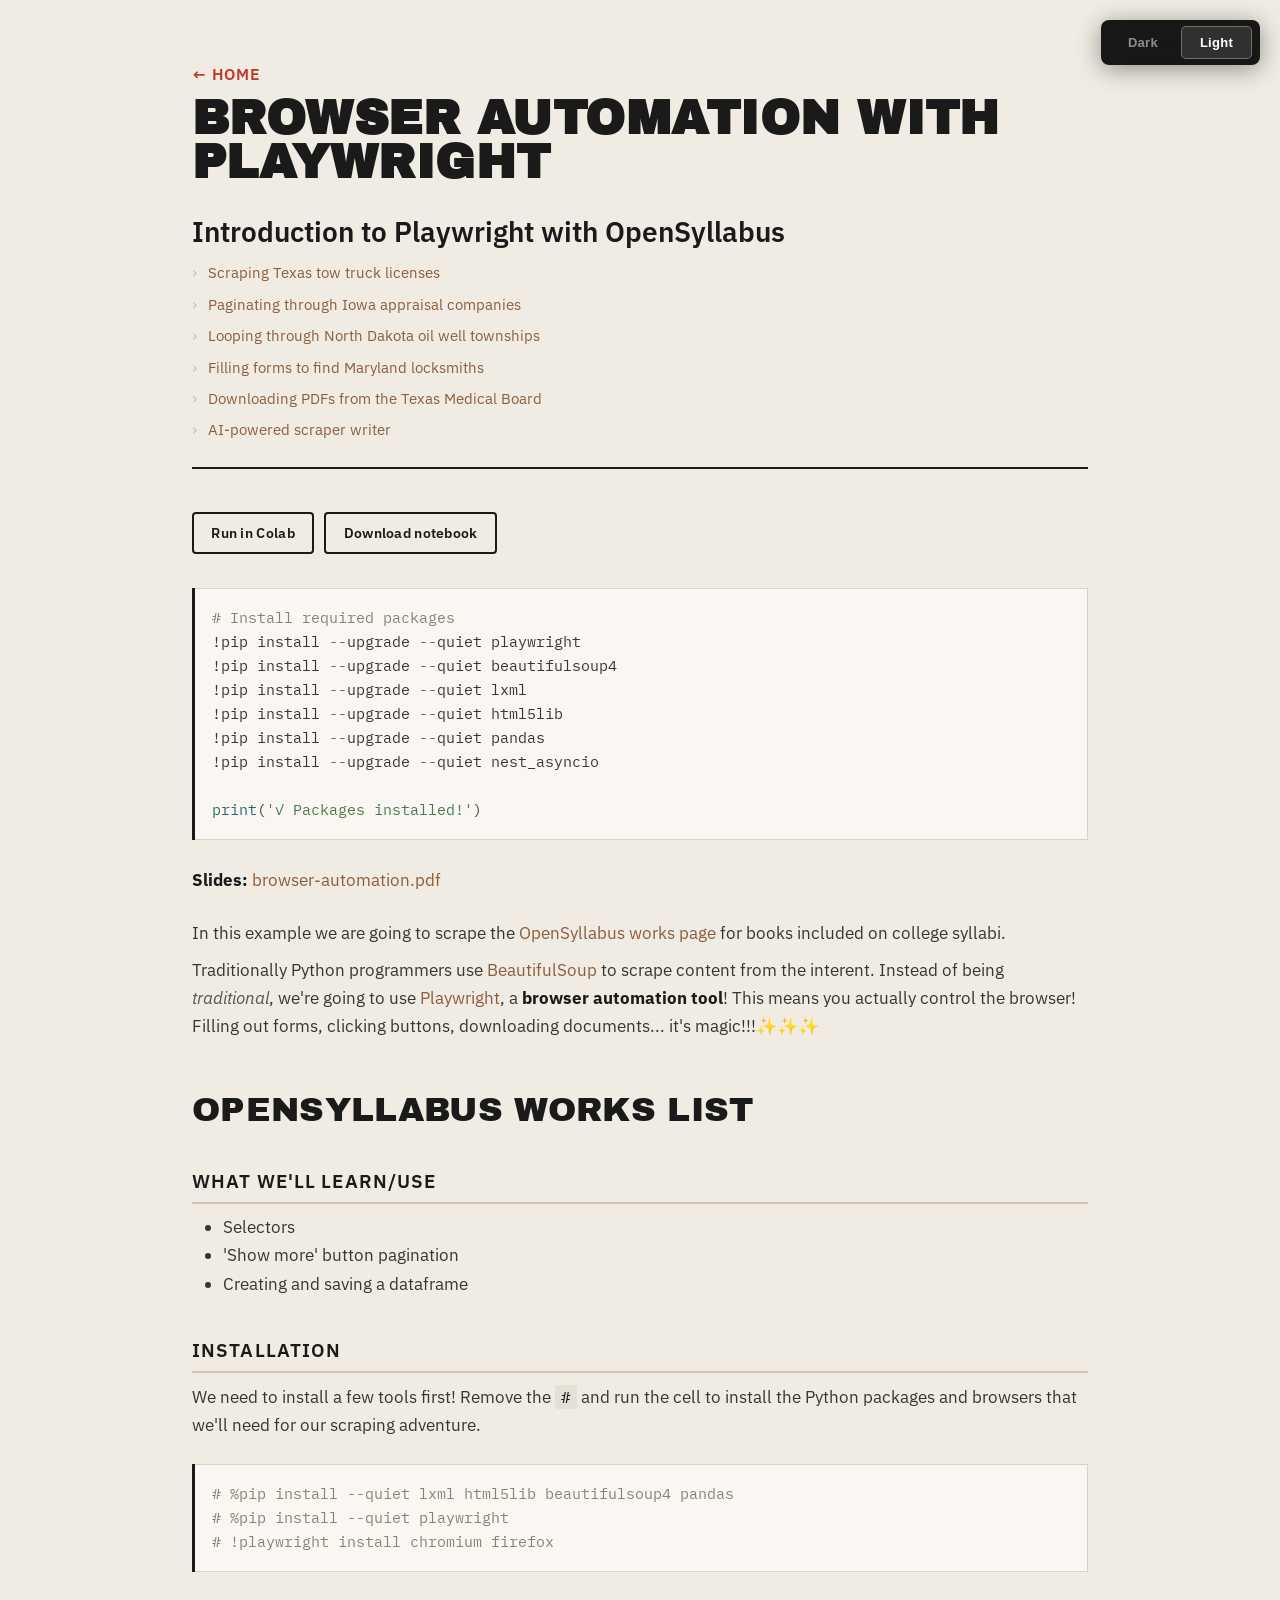
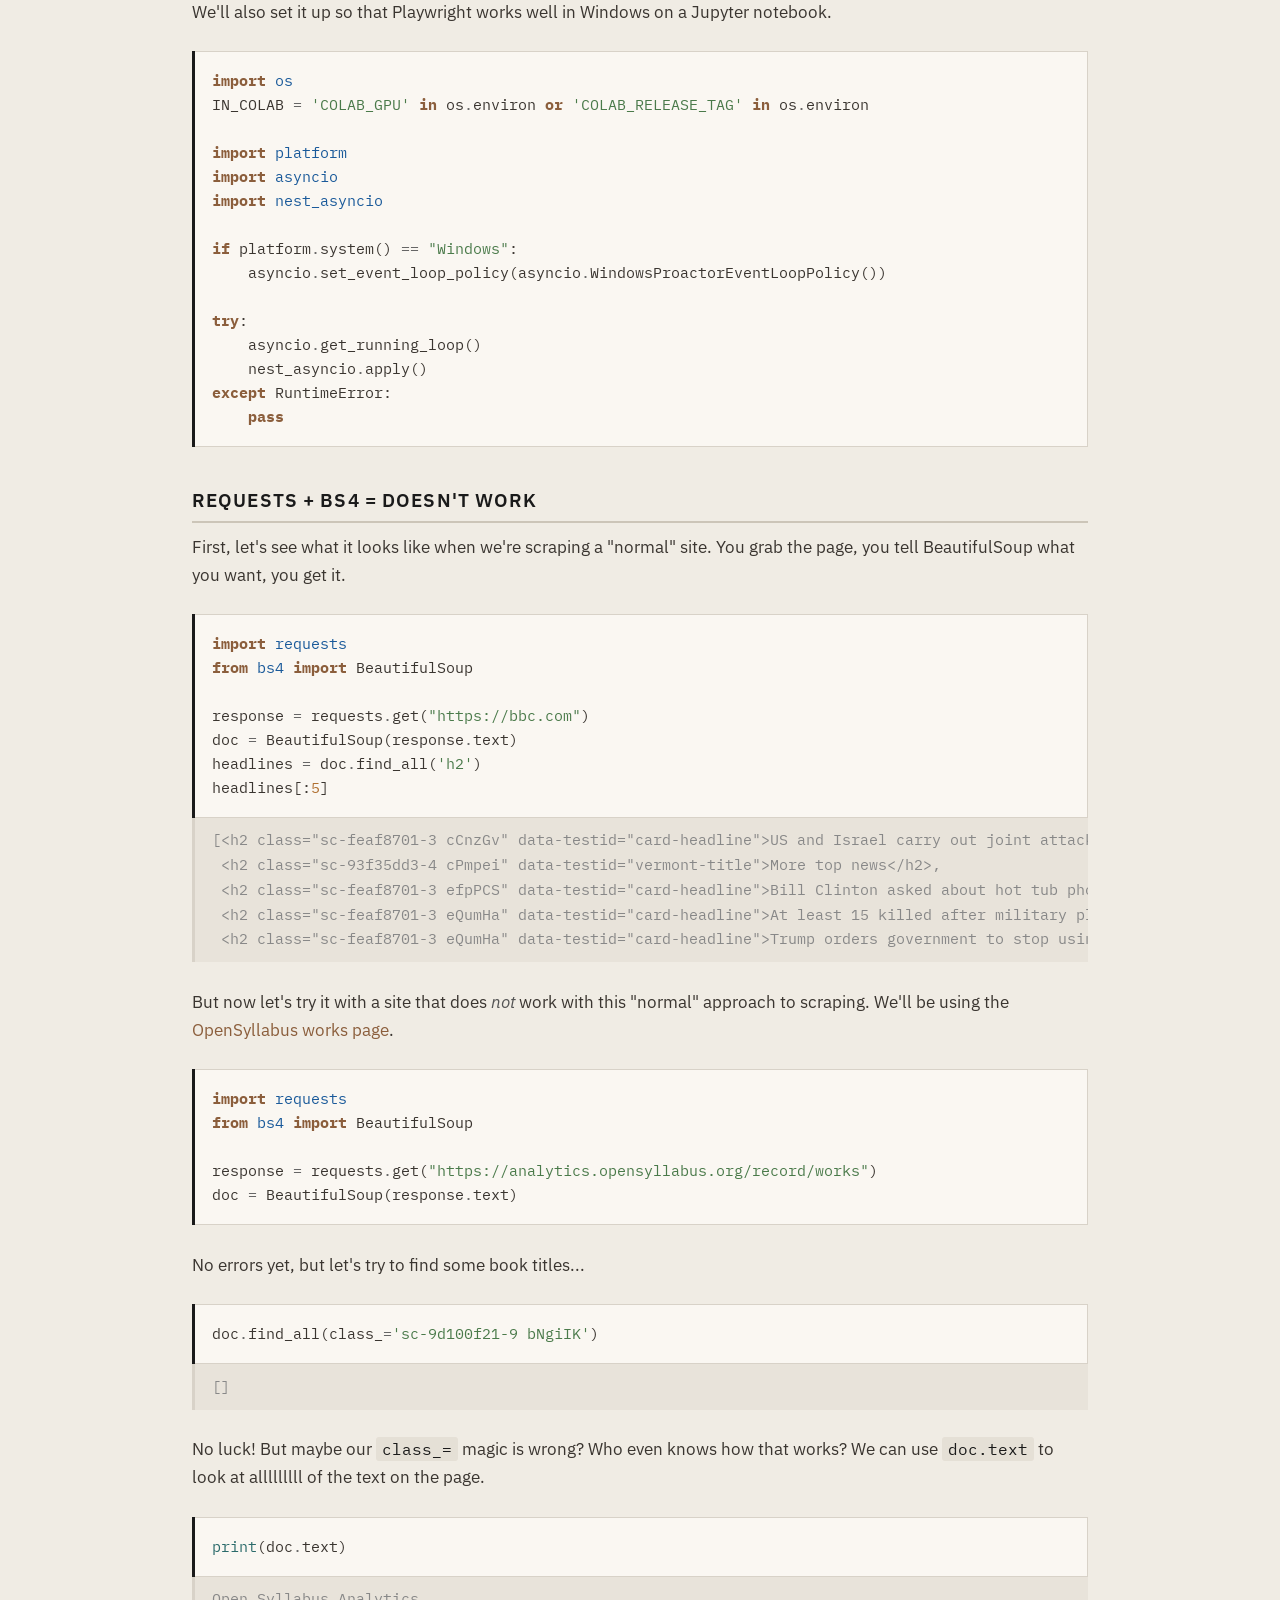
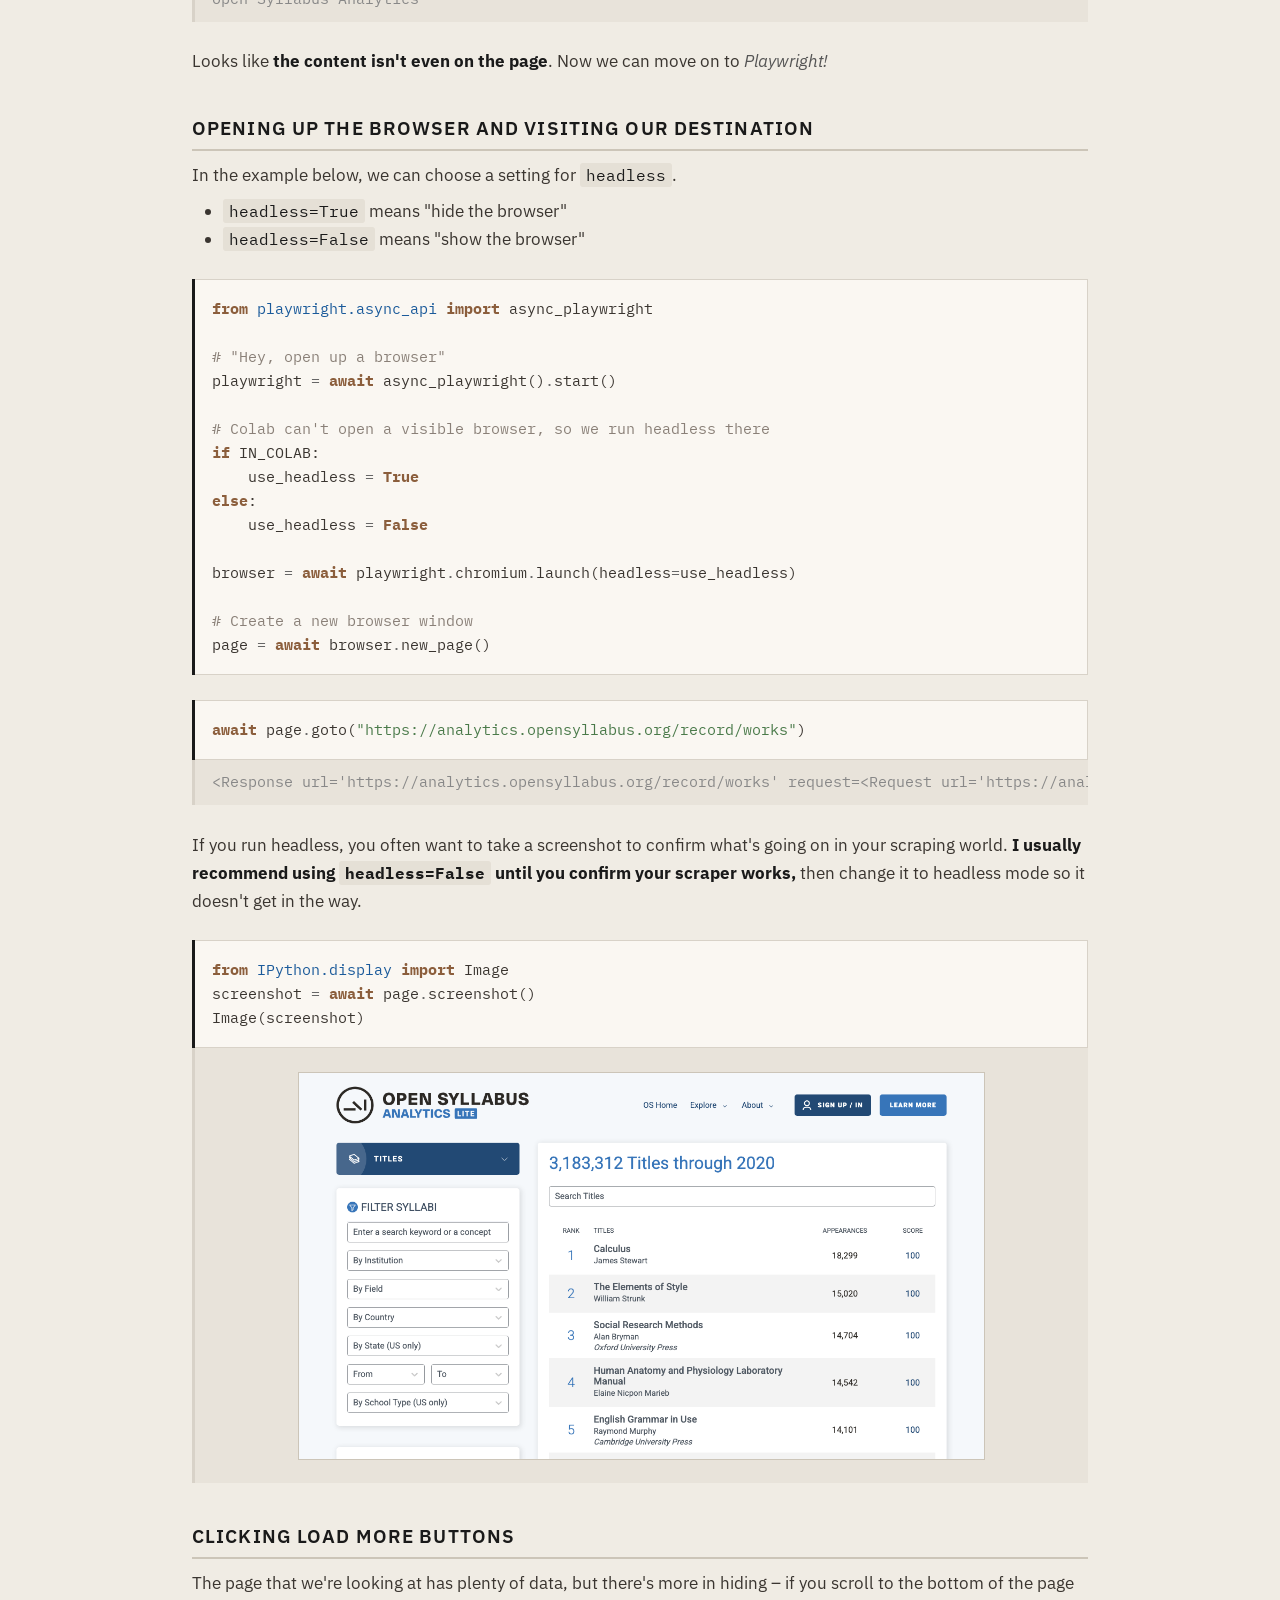
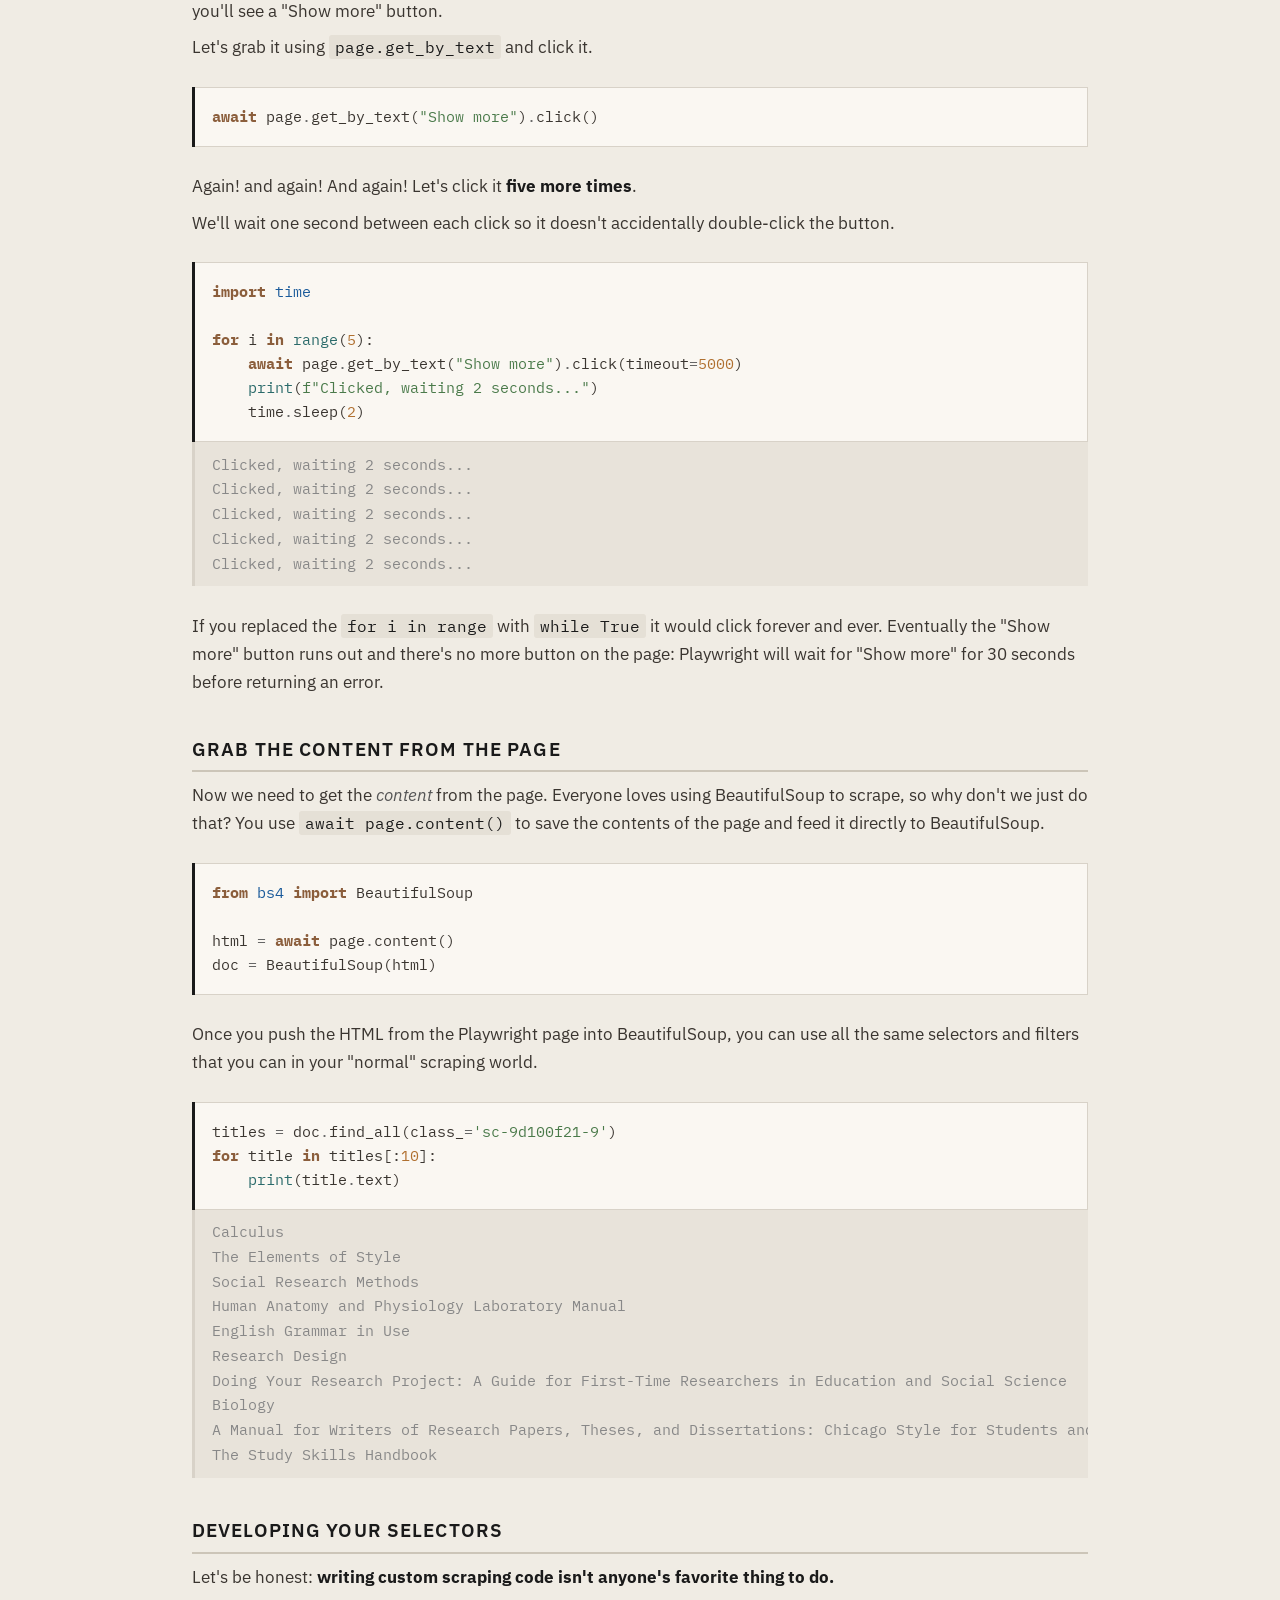
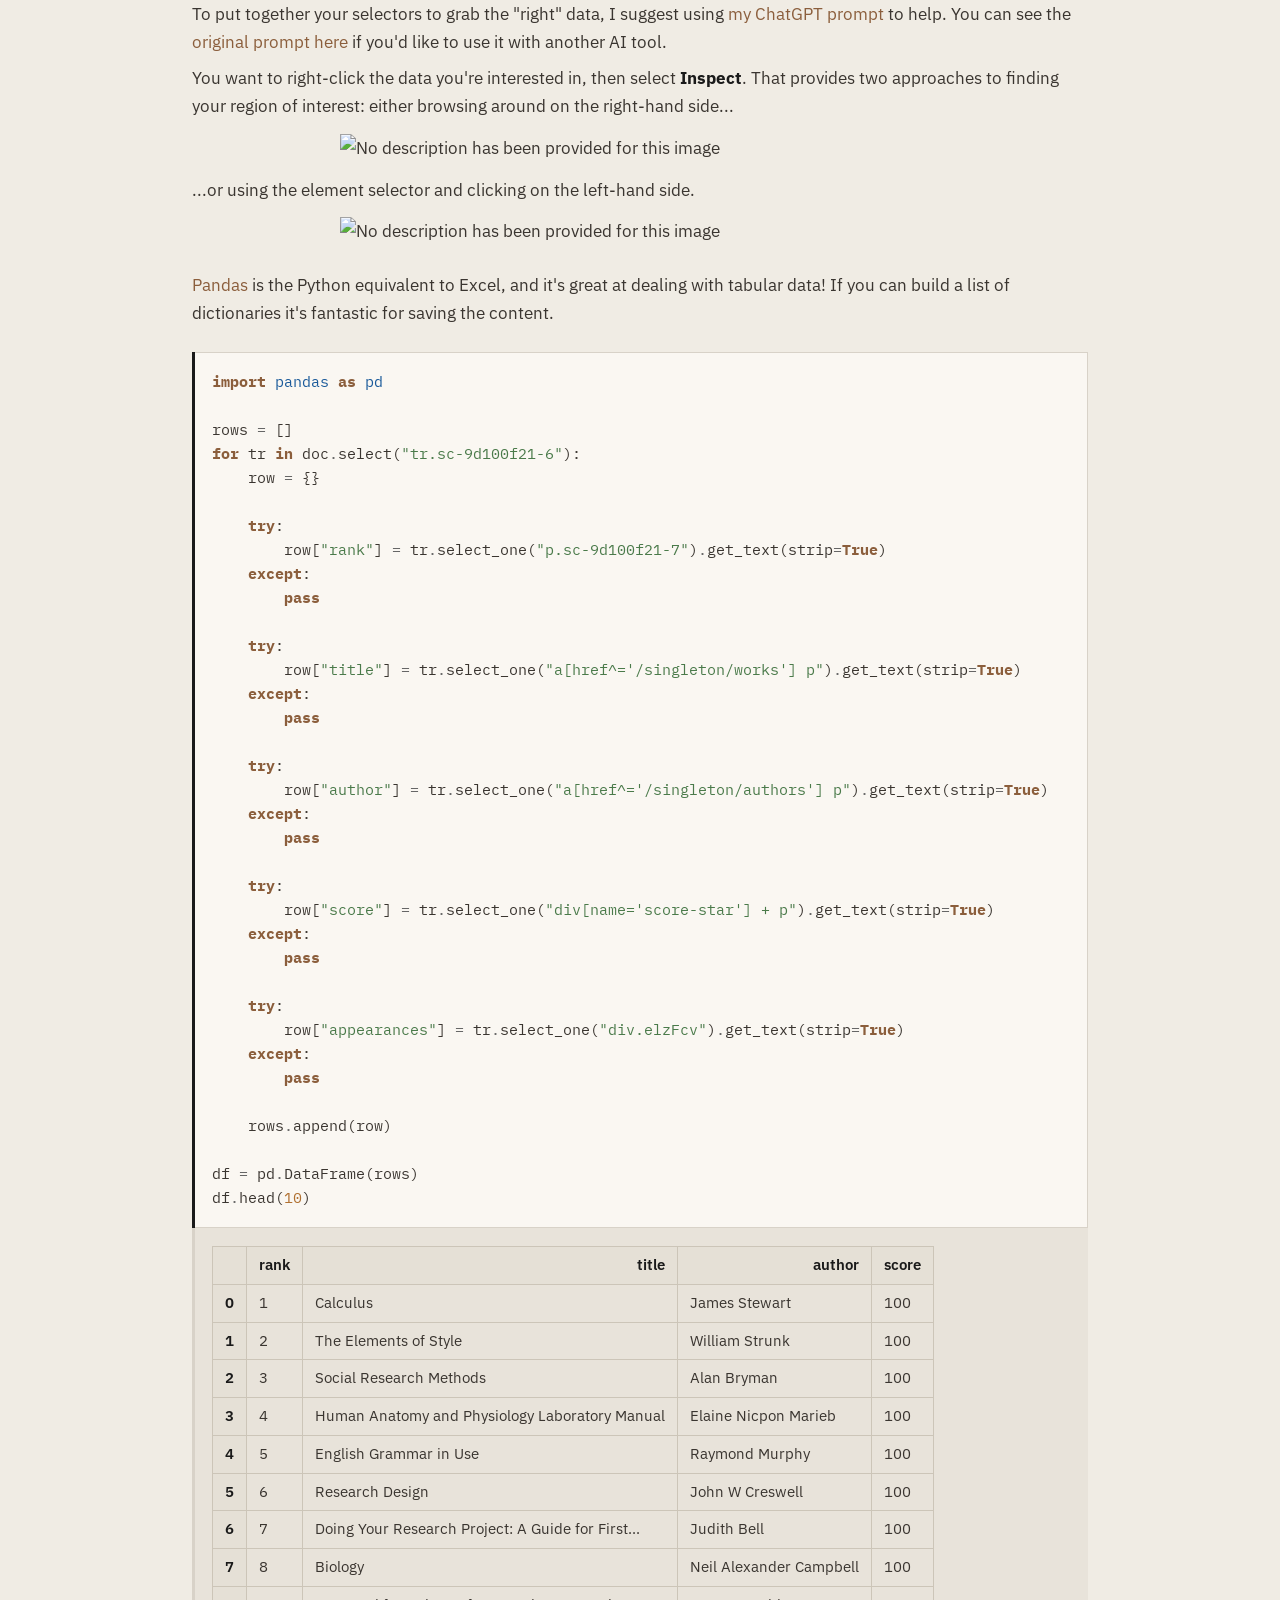
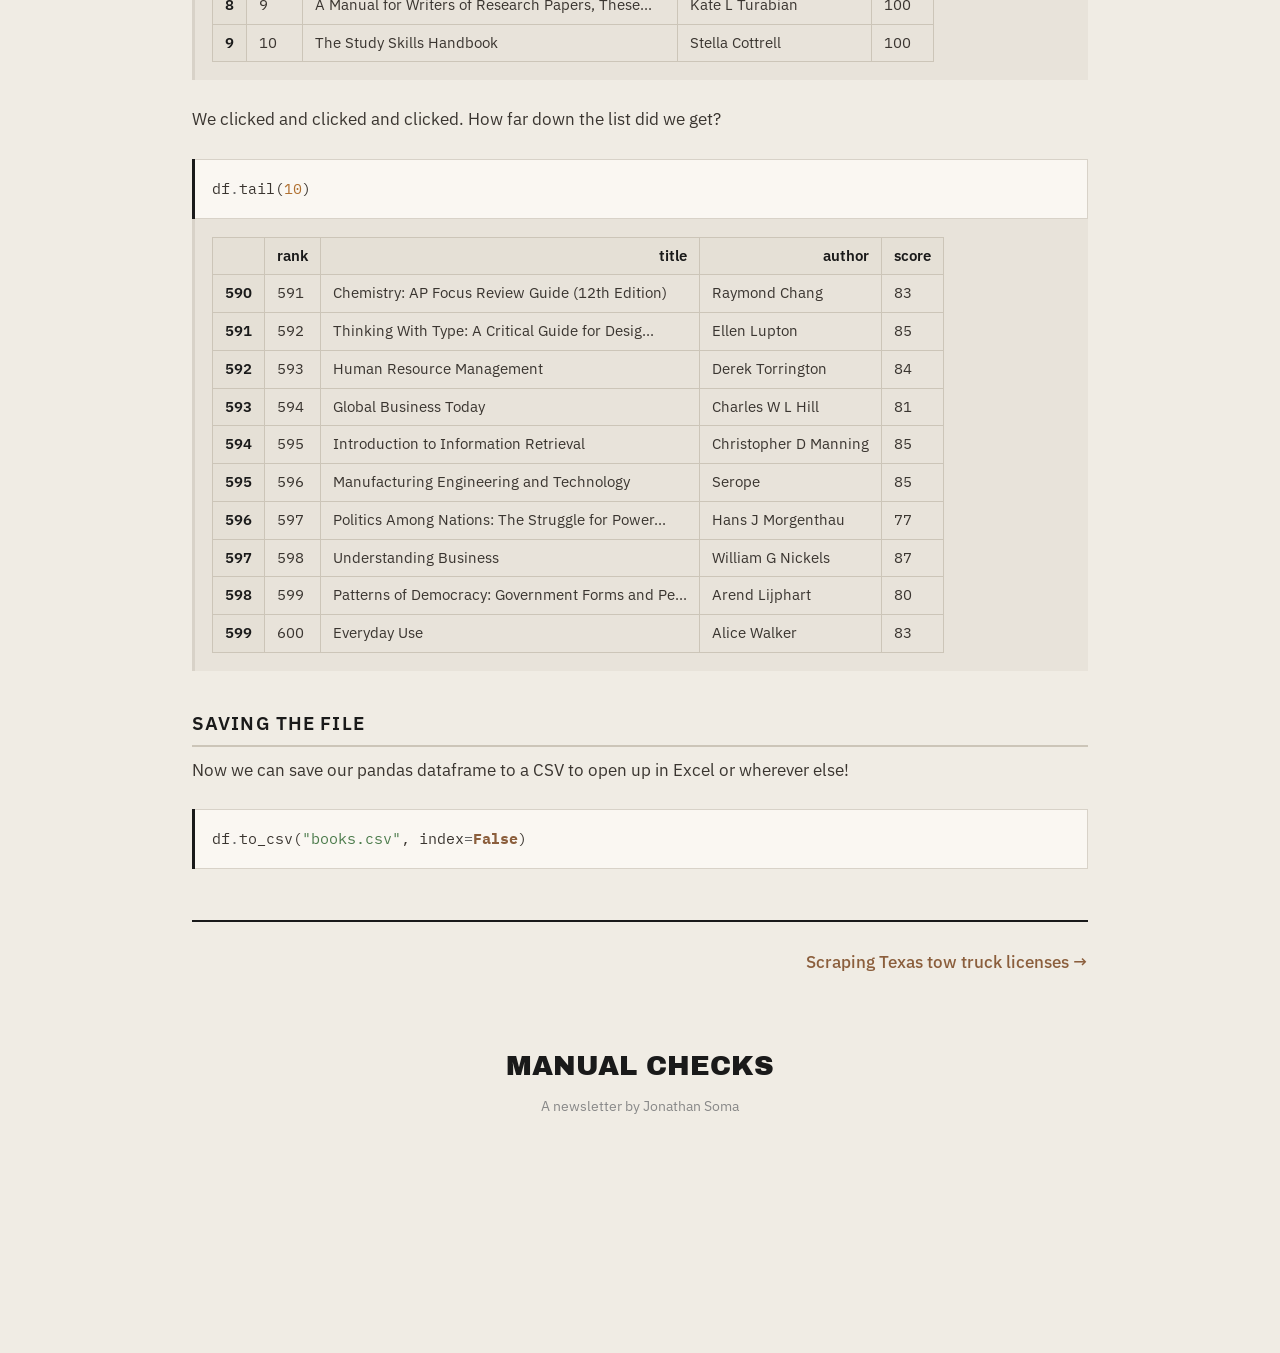
==== commit af90db5d: "Open Colab links in new tab Co-Authored-By: Claude Opus 4.6 <noreply@anthropic.com>" ====
--- a/docs/browser-automation/00-opensyllabus-ANSWERS.html
+++ b/docs/browser-automation/00-opensyllabus-ANSWERS.html
@@ -70,6 +70,12 @@
             
         </li>
         
+        <li>
+            
+            <a href="06-scraper-writer-ANSWERS.html">AI-powered scraper writer</a>
+            
+        </li>
+        
     </ol>
 </nav>
 
@@ -81,7 +87,7 @@
 </div>
 
 
-<div class="cell border-box-sizing code_cell rendered" id="cell-id=96259aa9">
+<div class="cell border-box-sizing code_cell rendered" id="cell-id=1588fc90">
 <div class="input">
 <div class="prompt input_prompt">In [ ]:</div>
 <div class="inner_cell">
@@ -100,7 +106,7 @@
 </div>
 </div>
 </div>
-<div class="cell border-box-sizing text_cell rendered" id="cell-id=85525c90"><div class="prompt input_prompt">
+<div class="cell border-box-sizing text_cell rendered" id="cell-id=dbf9d2f4"><div class="prompt input_prompt">
 </div><div class="inner_cell">
 <div class="text_cell_render border-box-sizing rendered_html">
 <p><strong>Slides:</strong> <a href="./browser-automation.pdf">browser-automation.pdf</a></p>
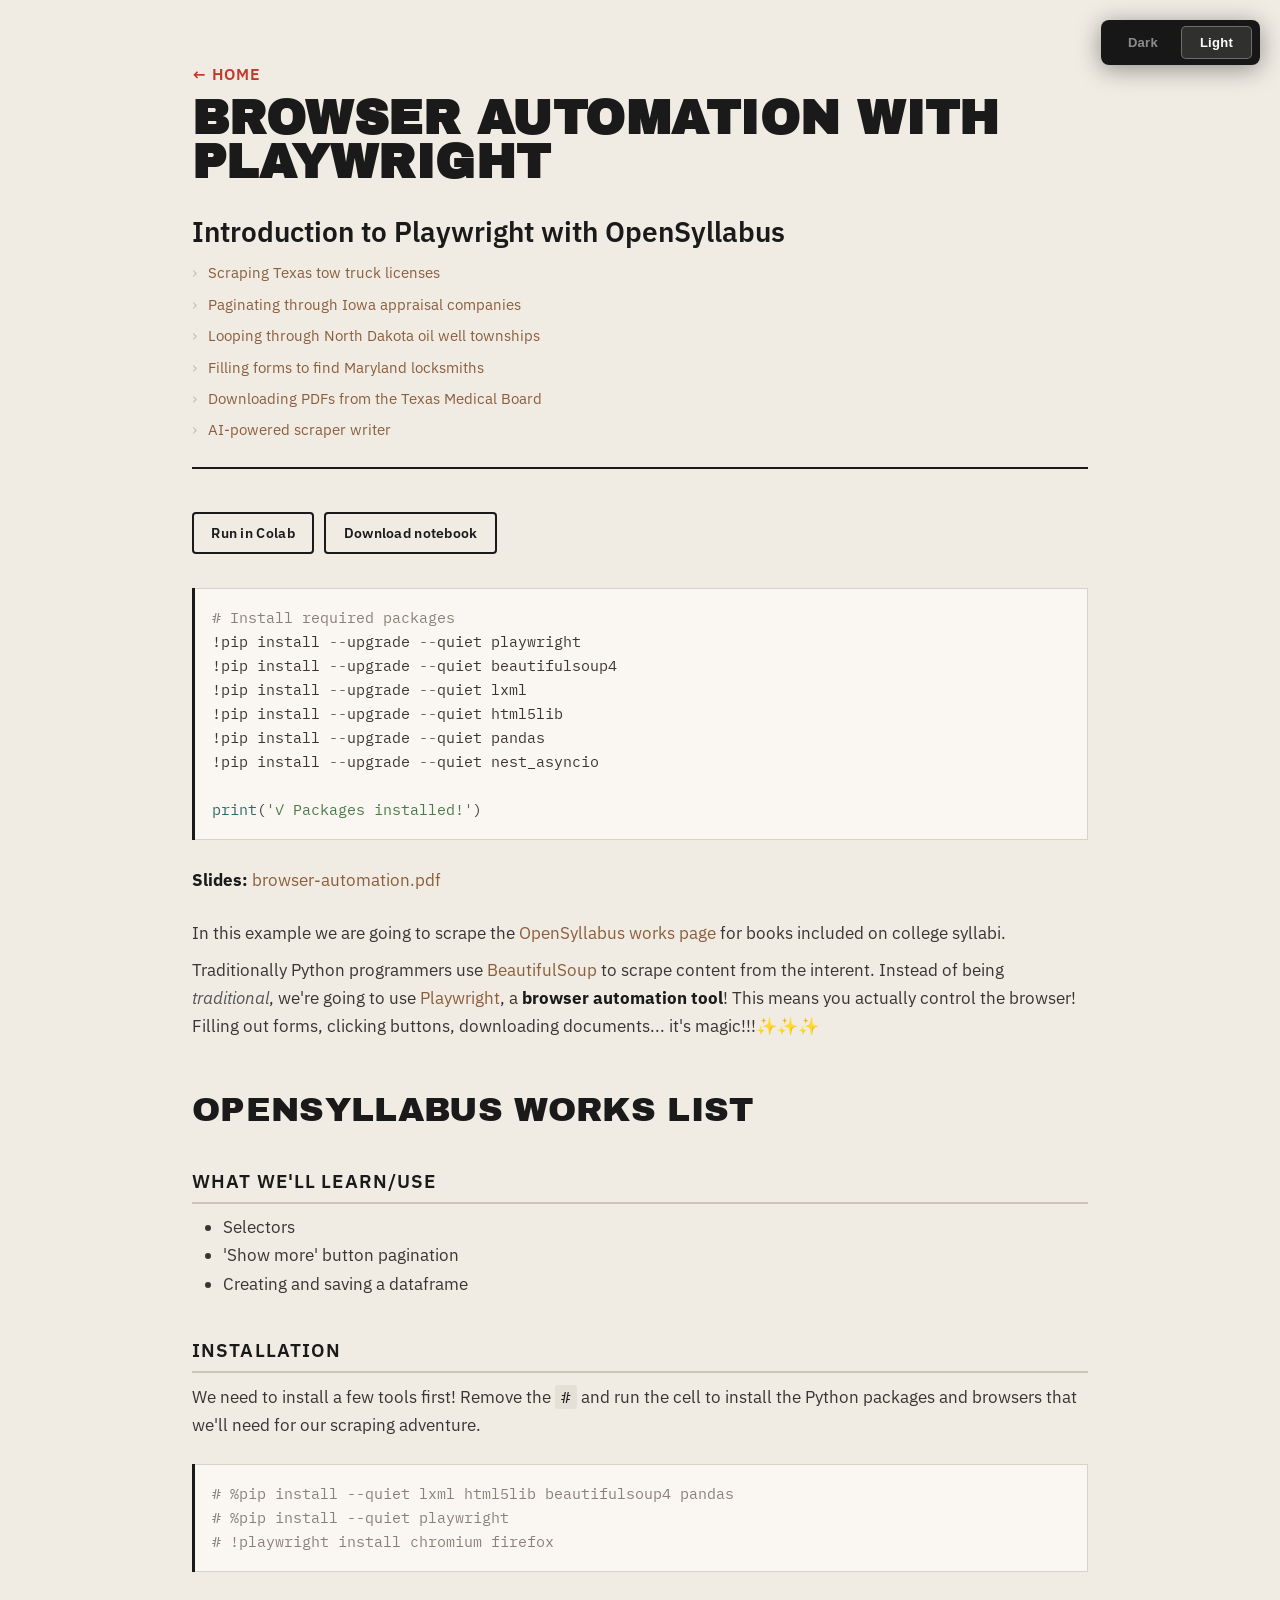
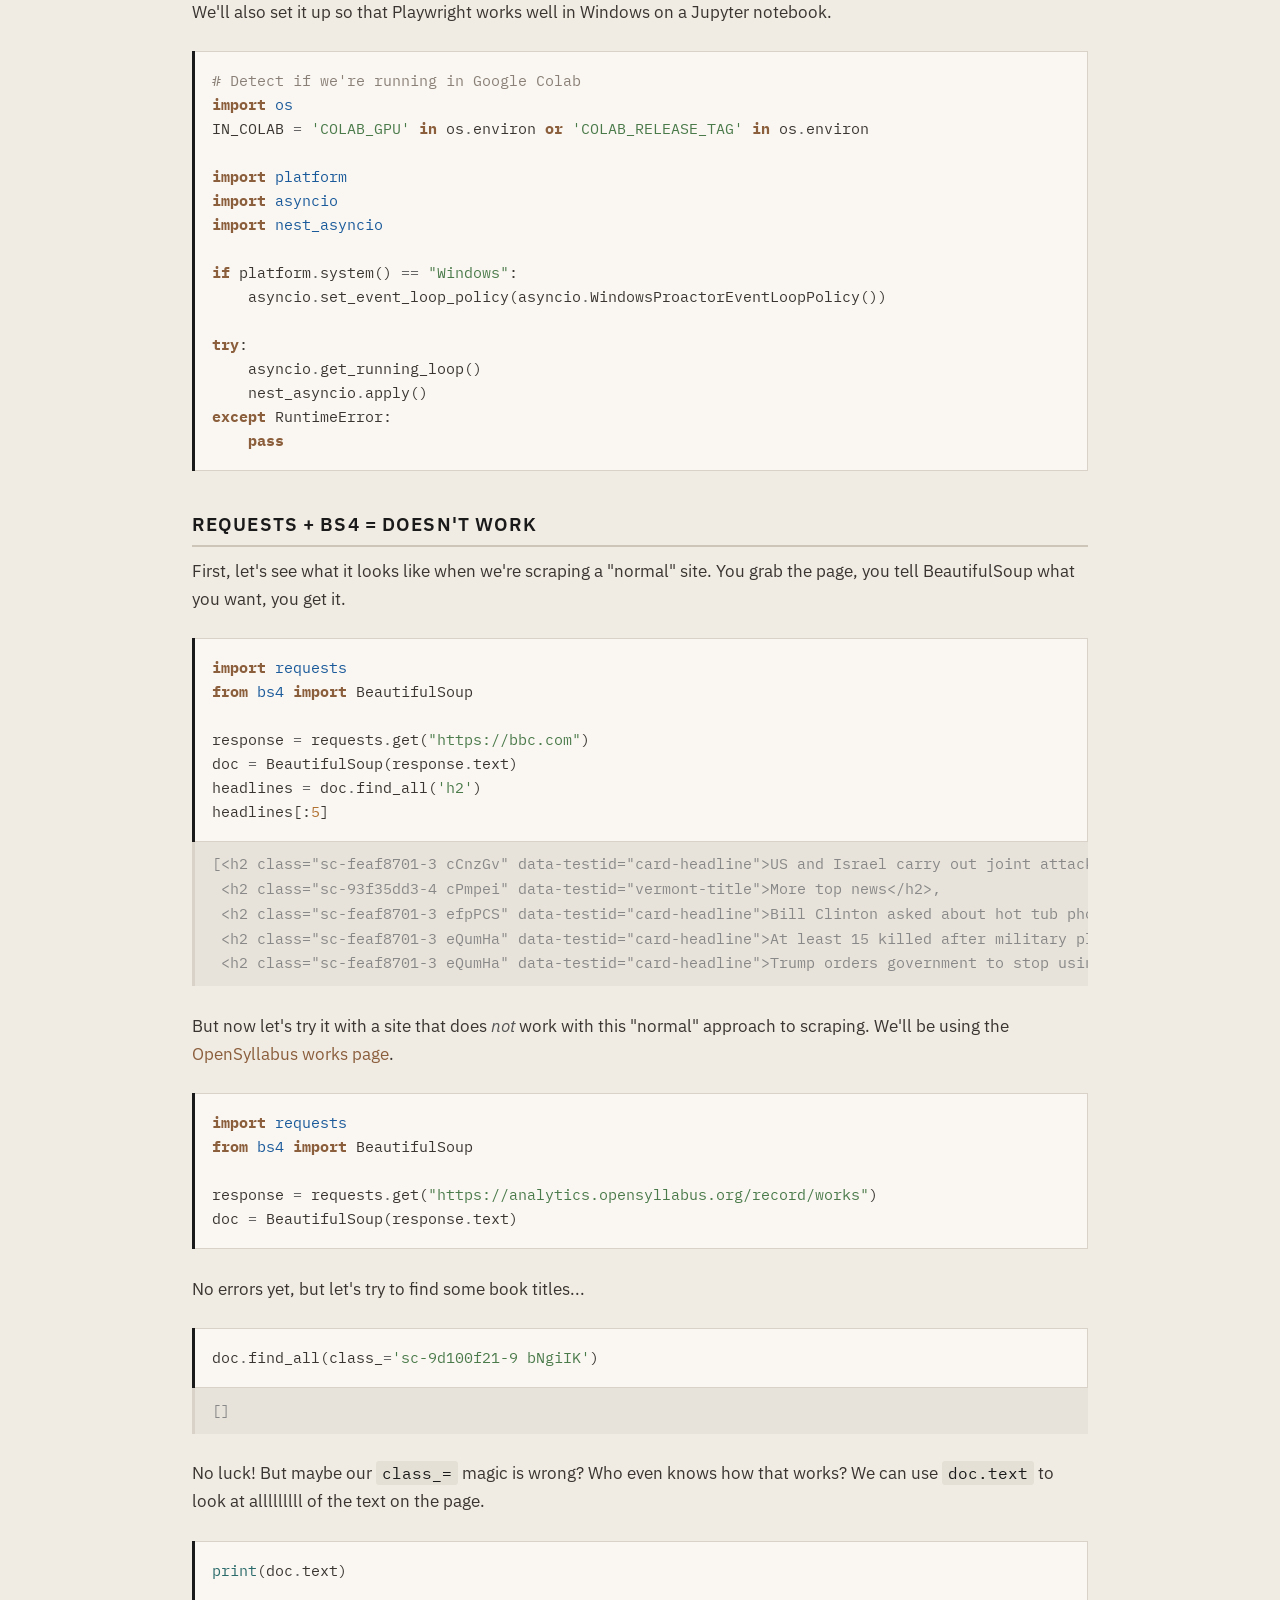
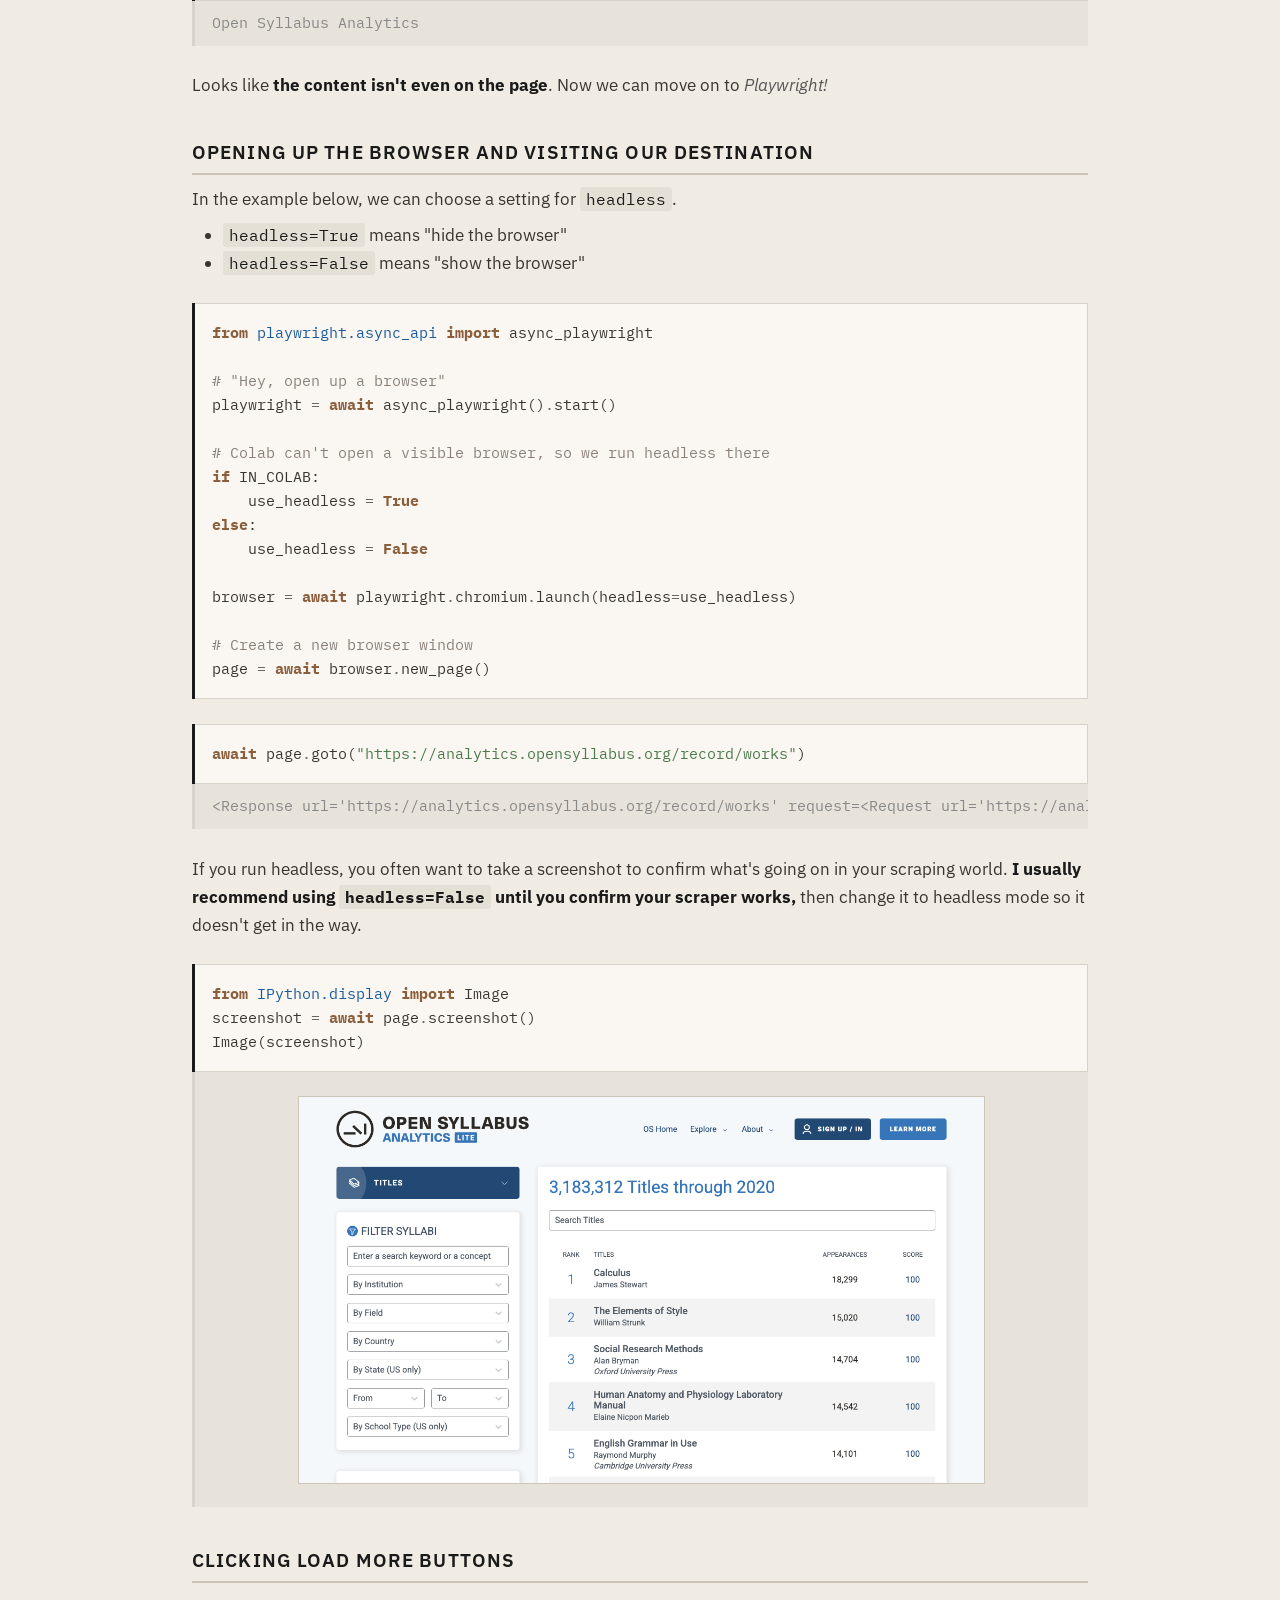
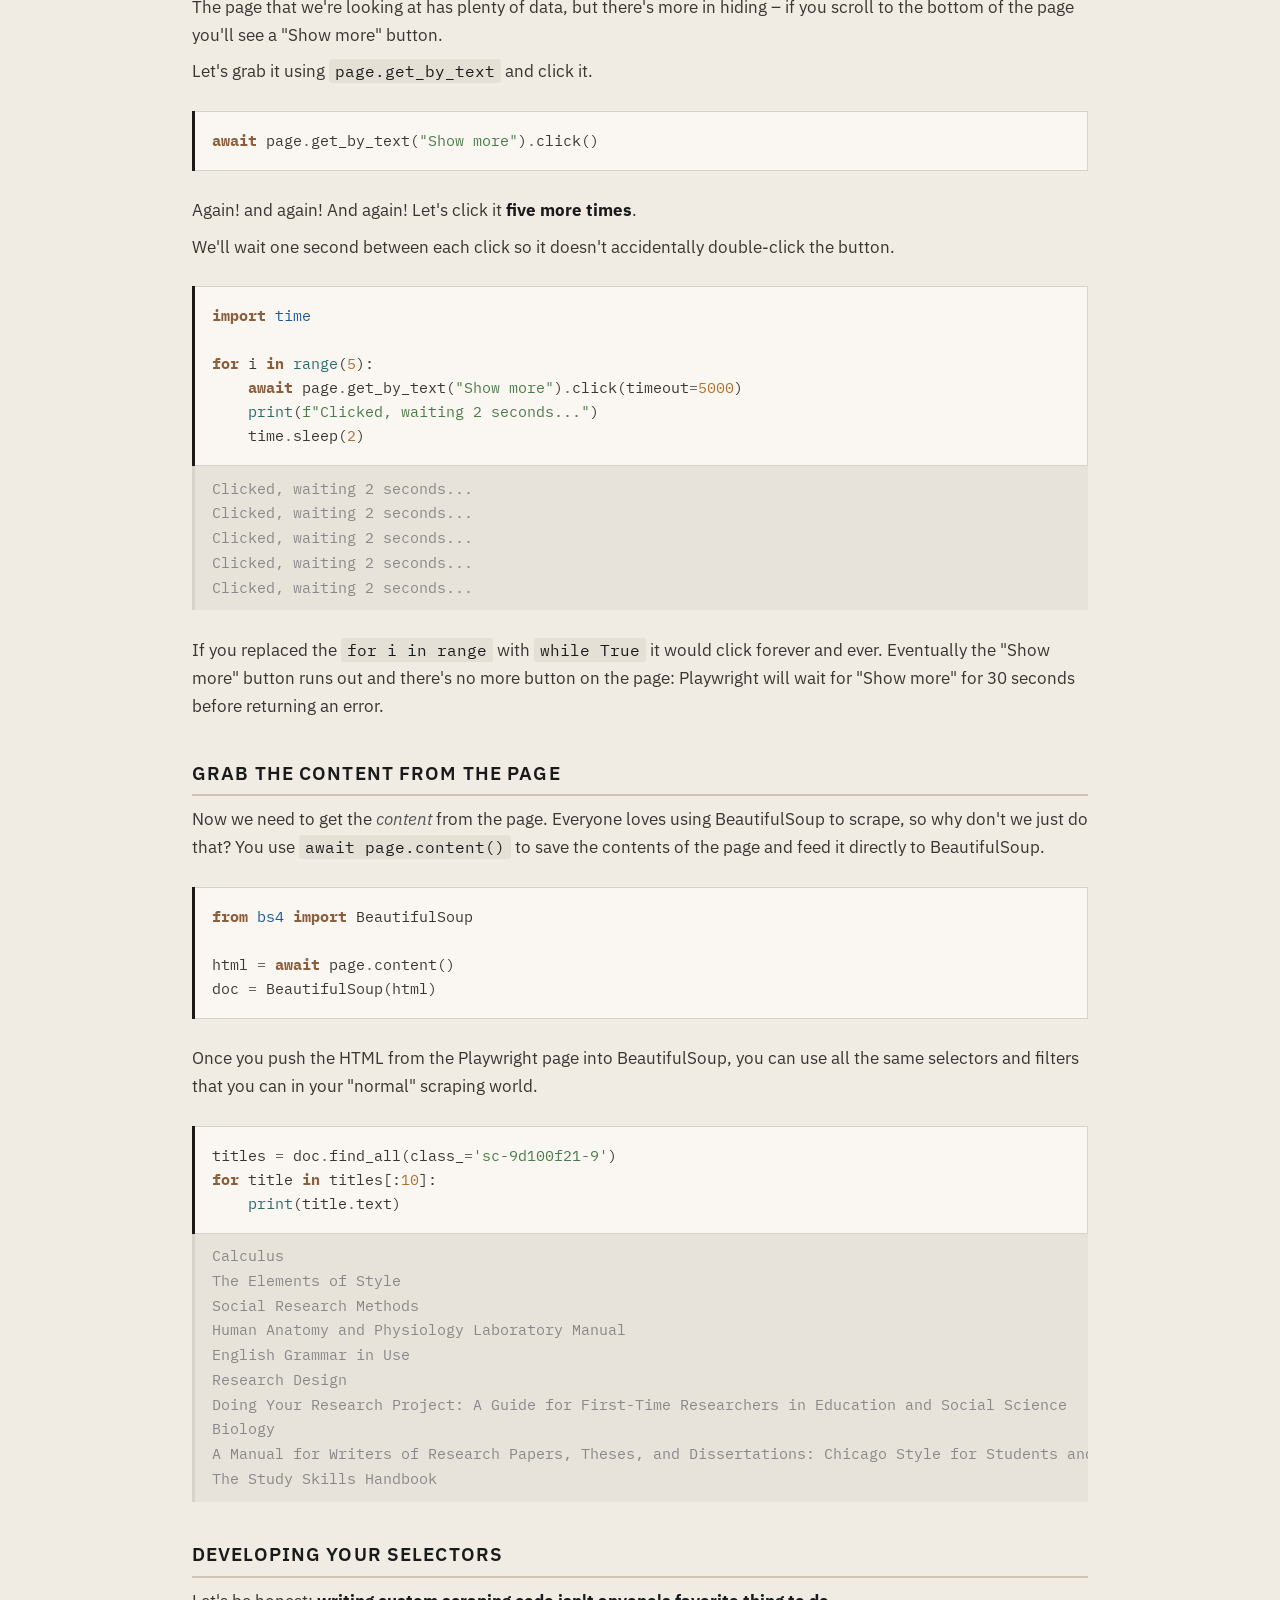
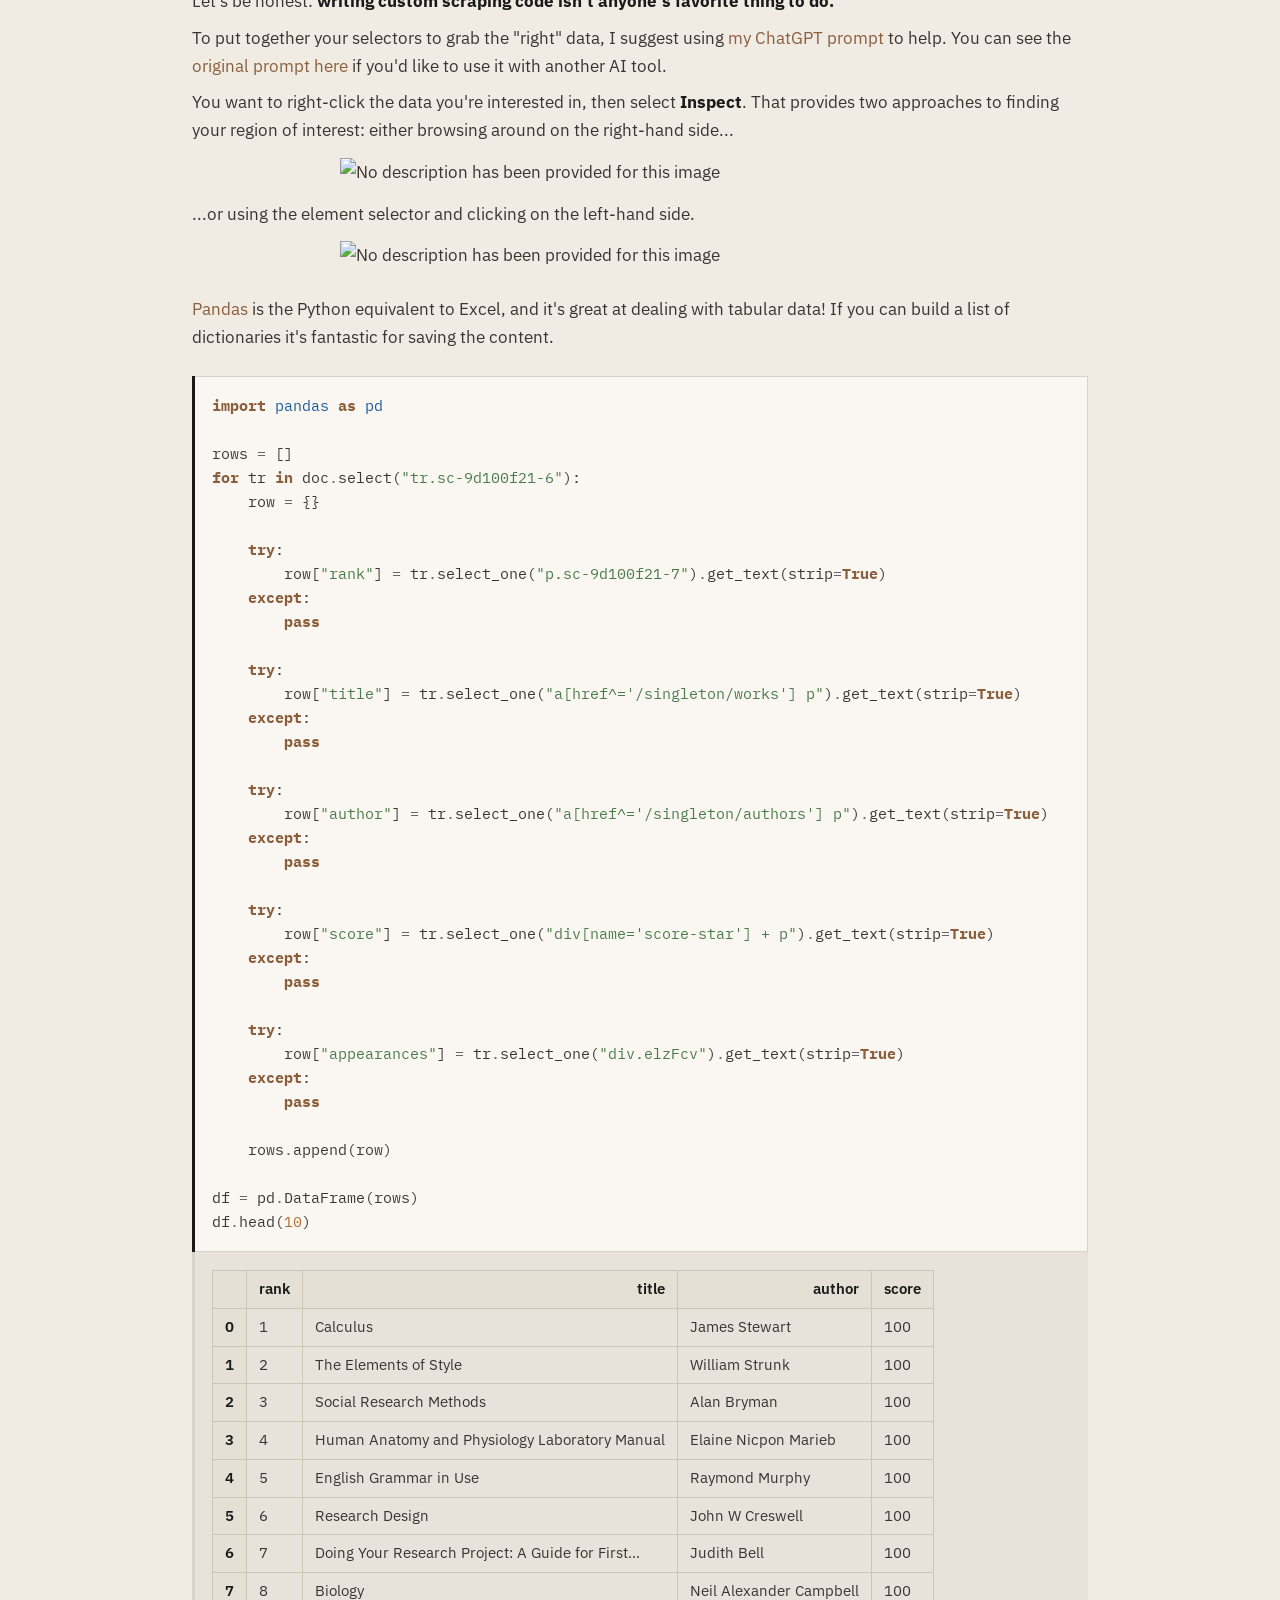
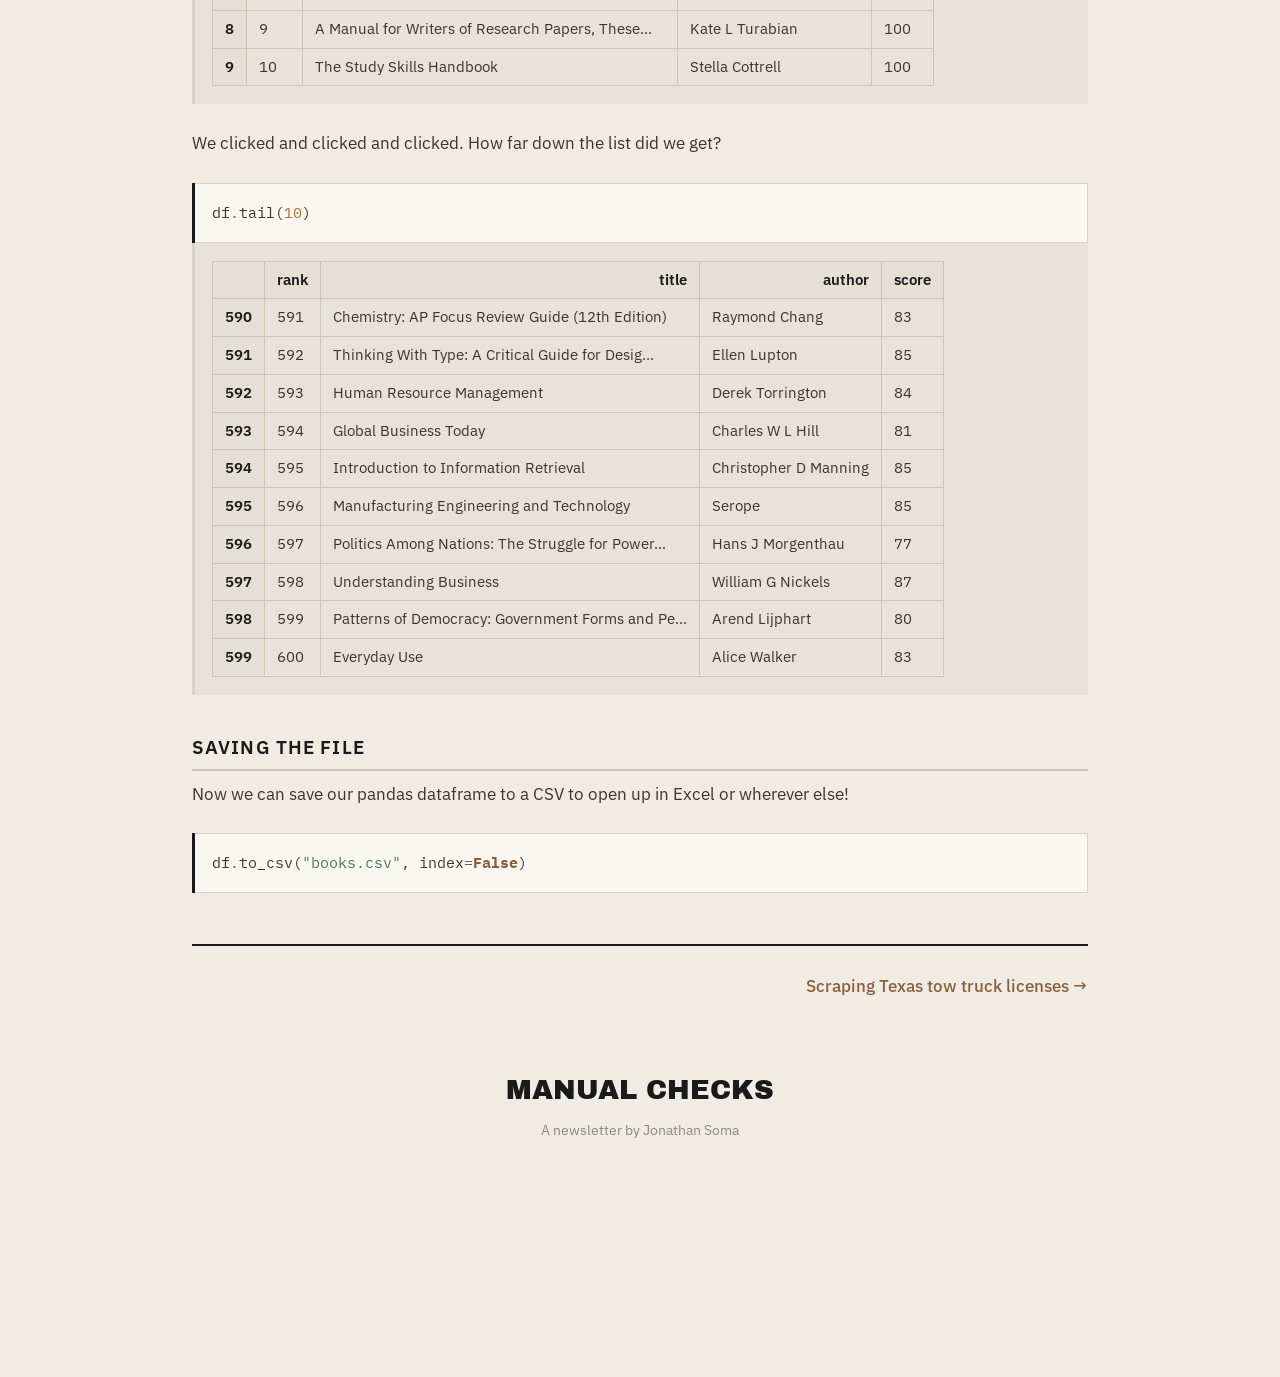
==== commit 45cda63f: "Add comment explaining IN_COLAB detection Co-Authored-By: Claude Opus 4.6 <noreply@anthropic.com>" ====
--- a/docs/browser-automation/00-opensyllabus-ANSWERS.html
+++ b/docs/browser-automation/00-opensyllabus-ANSWERS.html
@@ -87,7 +87,7 @@
 </div>
 
 
-<div class="cell border-box-sizing code_cell rendered" id="cell-id=1588fc90">
+<div class="cell border-box-sizing code_cell rendered" id="cell-id=7c641432">
 <div class="input">
 <div class="prompt input_prompt">In [ ]:</div>
 <div class="inner_cell">
@@ -106,7 +106,7 @@
 </div>
 </div>
 </div>
-<div class="cell border-box-sizing text_cell rendered" id="cell-id=dbf9d2f4"><div class="prompt input_prompt">
+<div class="cell border-box-sizing text_cell rendered" id="cell-id=bc171d19"><div class="prompt input_prompt">
 </div><div class="inner_cell">
 <div class="text_cell_render border-box-sizing rendered_html">
 <p><strong>Slides:</strong> <a href="./browser-automation.pdf">browser-automation.pdf</a></p>
@@ -158,7 +158,8 @@
 <div class="prompt input_prompt">In [ ]:</div>
 <div class="inner_cell">
 <div class="input_area">
-<div class="highlight hl-ipython3"><pre><span></span><span class="kn">import</span><span class="w"> </span><span class="nn">os</span>
+<div class="highlight hl-ipython3"><pre><span></span><span class="c1"># Detect if we're running in Google Colab</span>
+<span class="kn">import</span><span class="w"> </span><span class="nn">os</span>
 <span class="n">IN_COLAB</span> <span class="o">=</span> <span class="s1">'COLAB_GPU'</span> <span class="ow">in</span> <span class="n">os</span><span class="o">.</span><span class="n">environ</span> <span class="ow">or</span> <span class="s1">'COLAB_RELEASE_TAG'</span> <span class="ow">in</span> <span class="n">os</span><span class="o">.</span><span class="n">environ</span>
 
 <span class="kn">import</span><span class="w"> </span><span class="nn">platform</span>
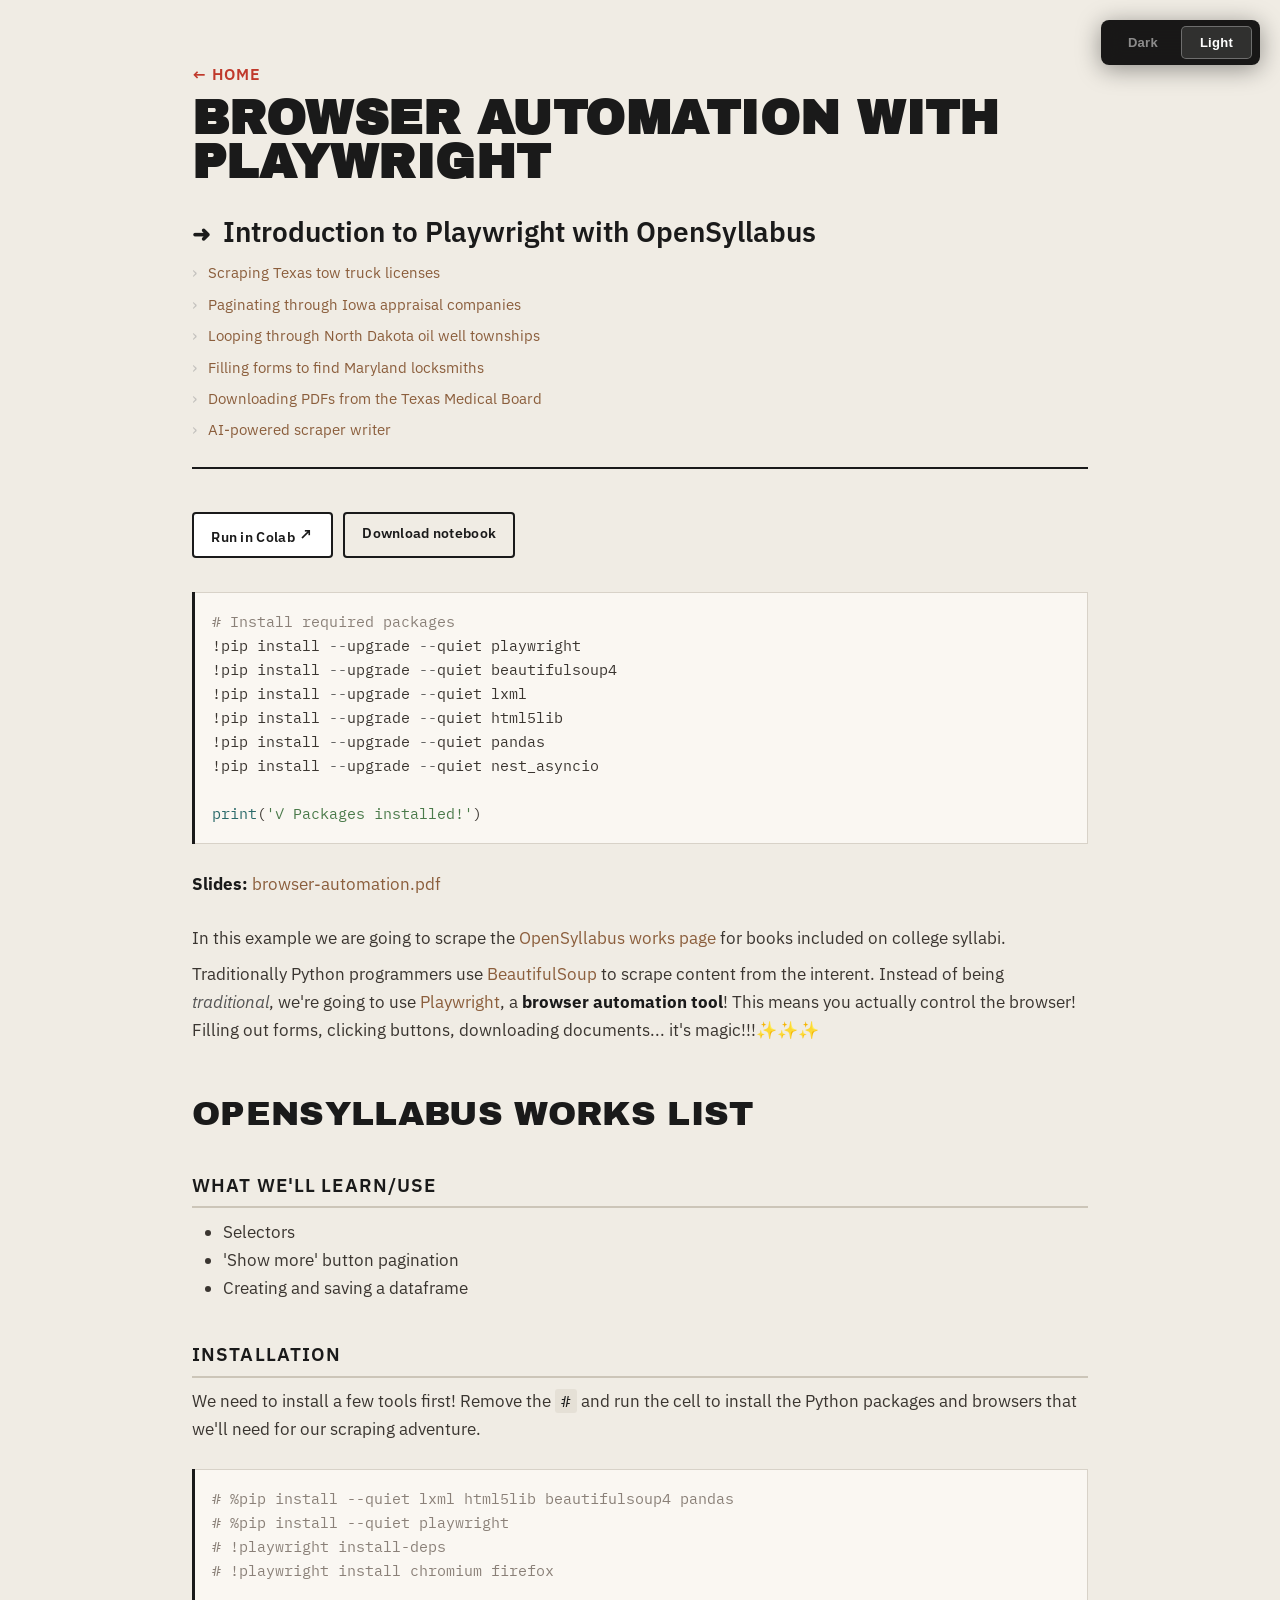
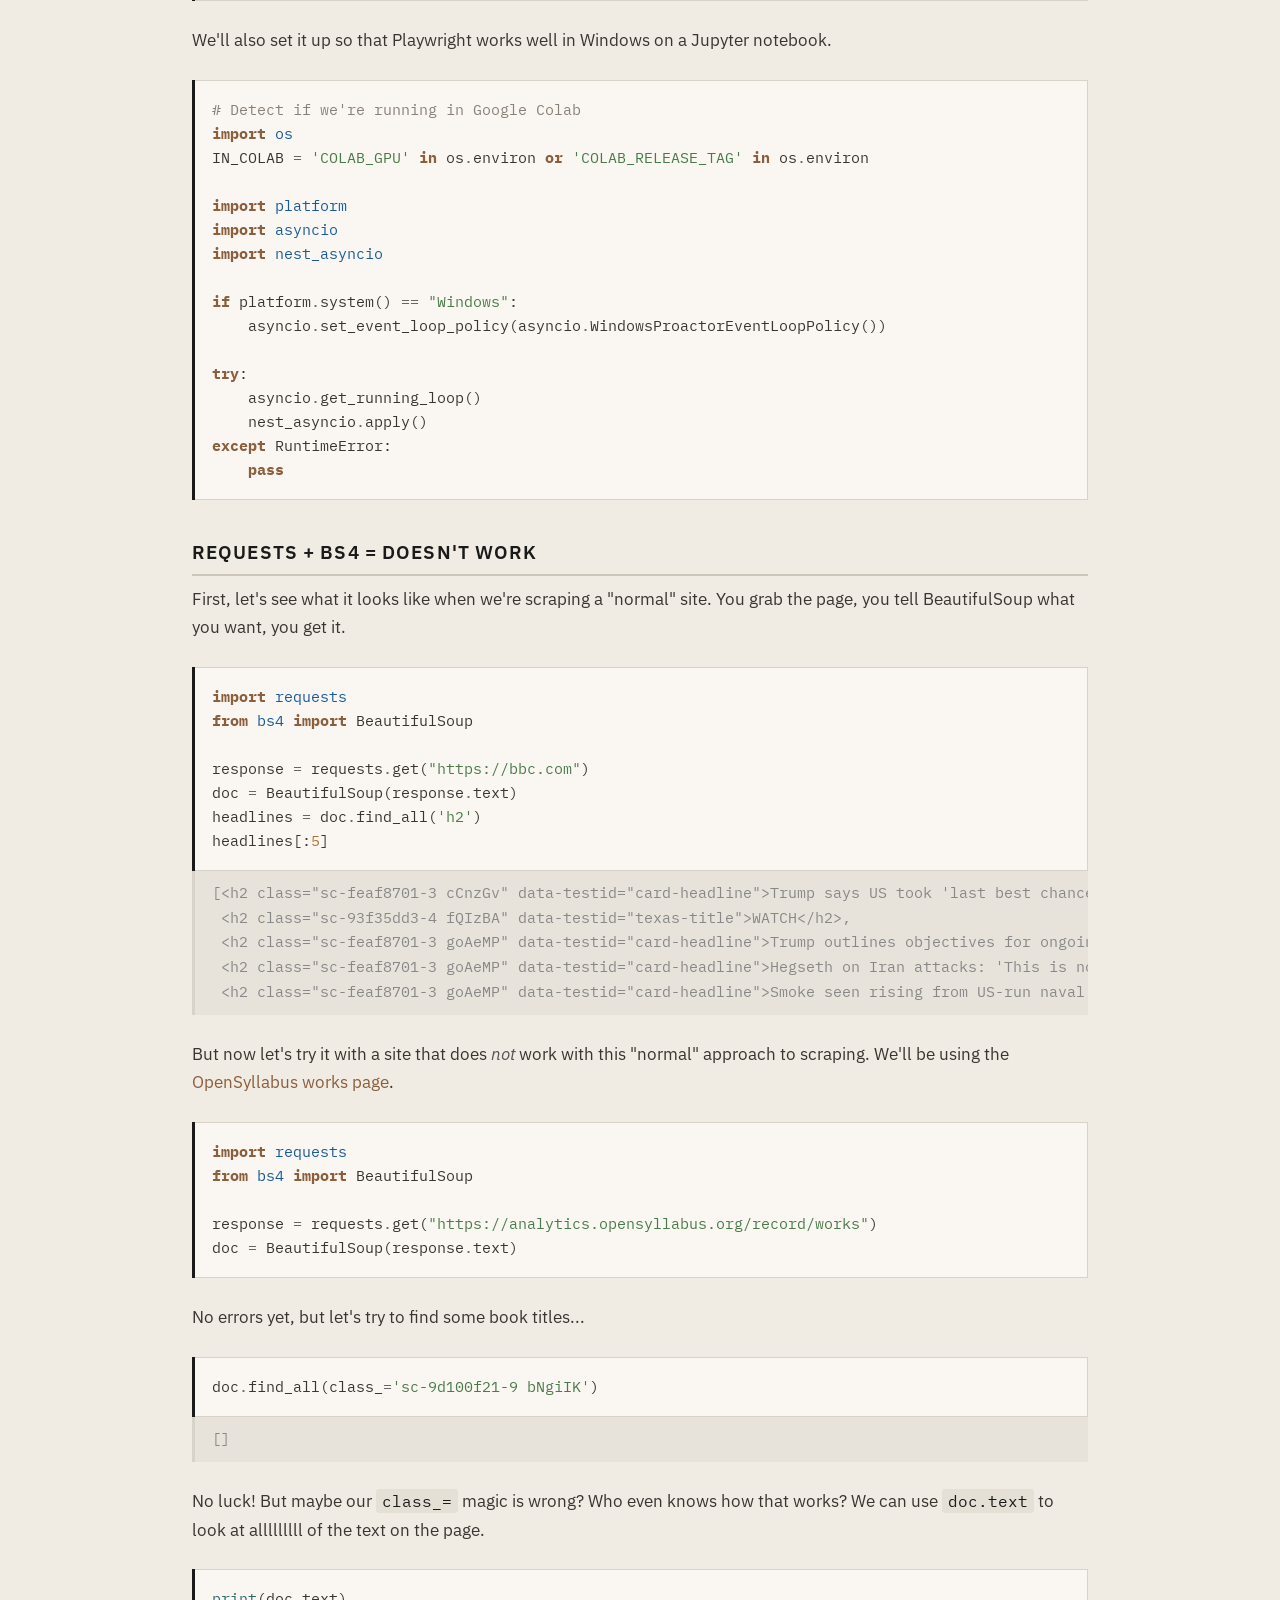
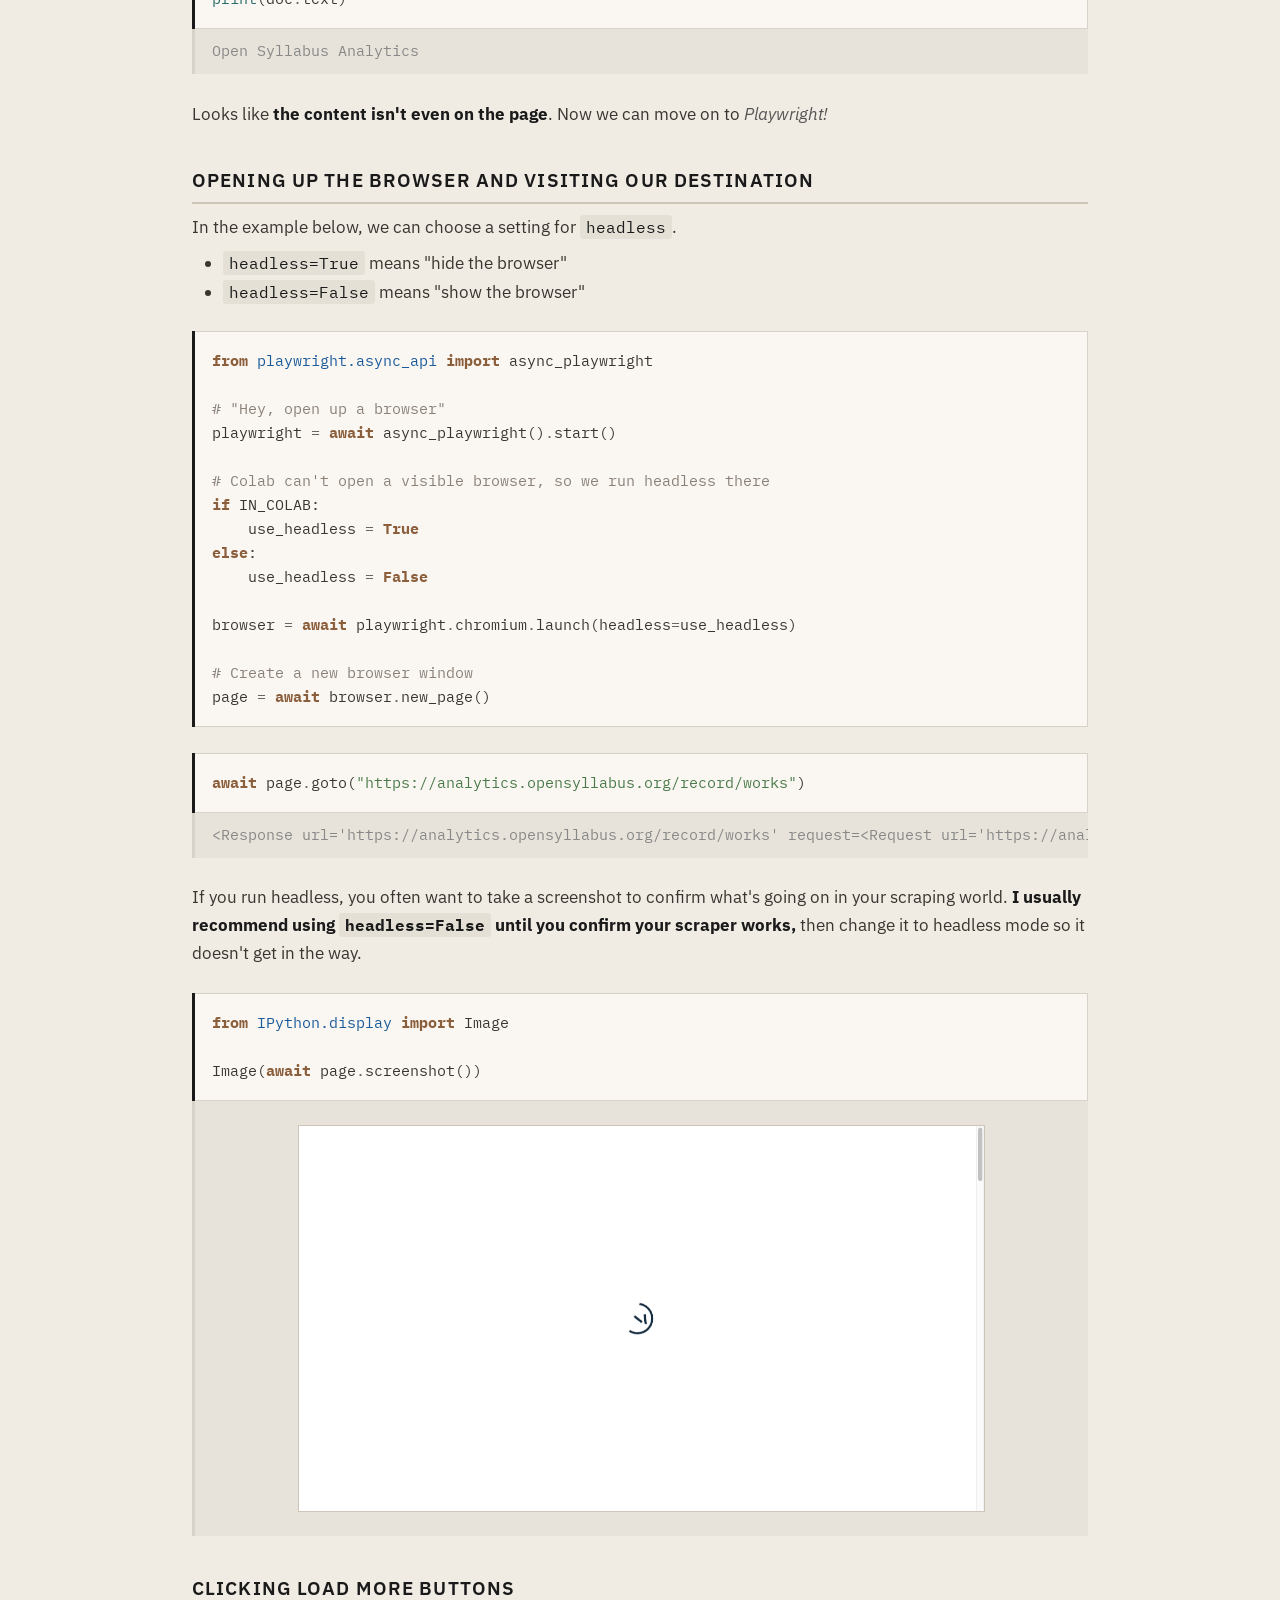
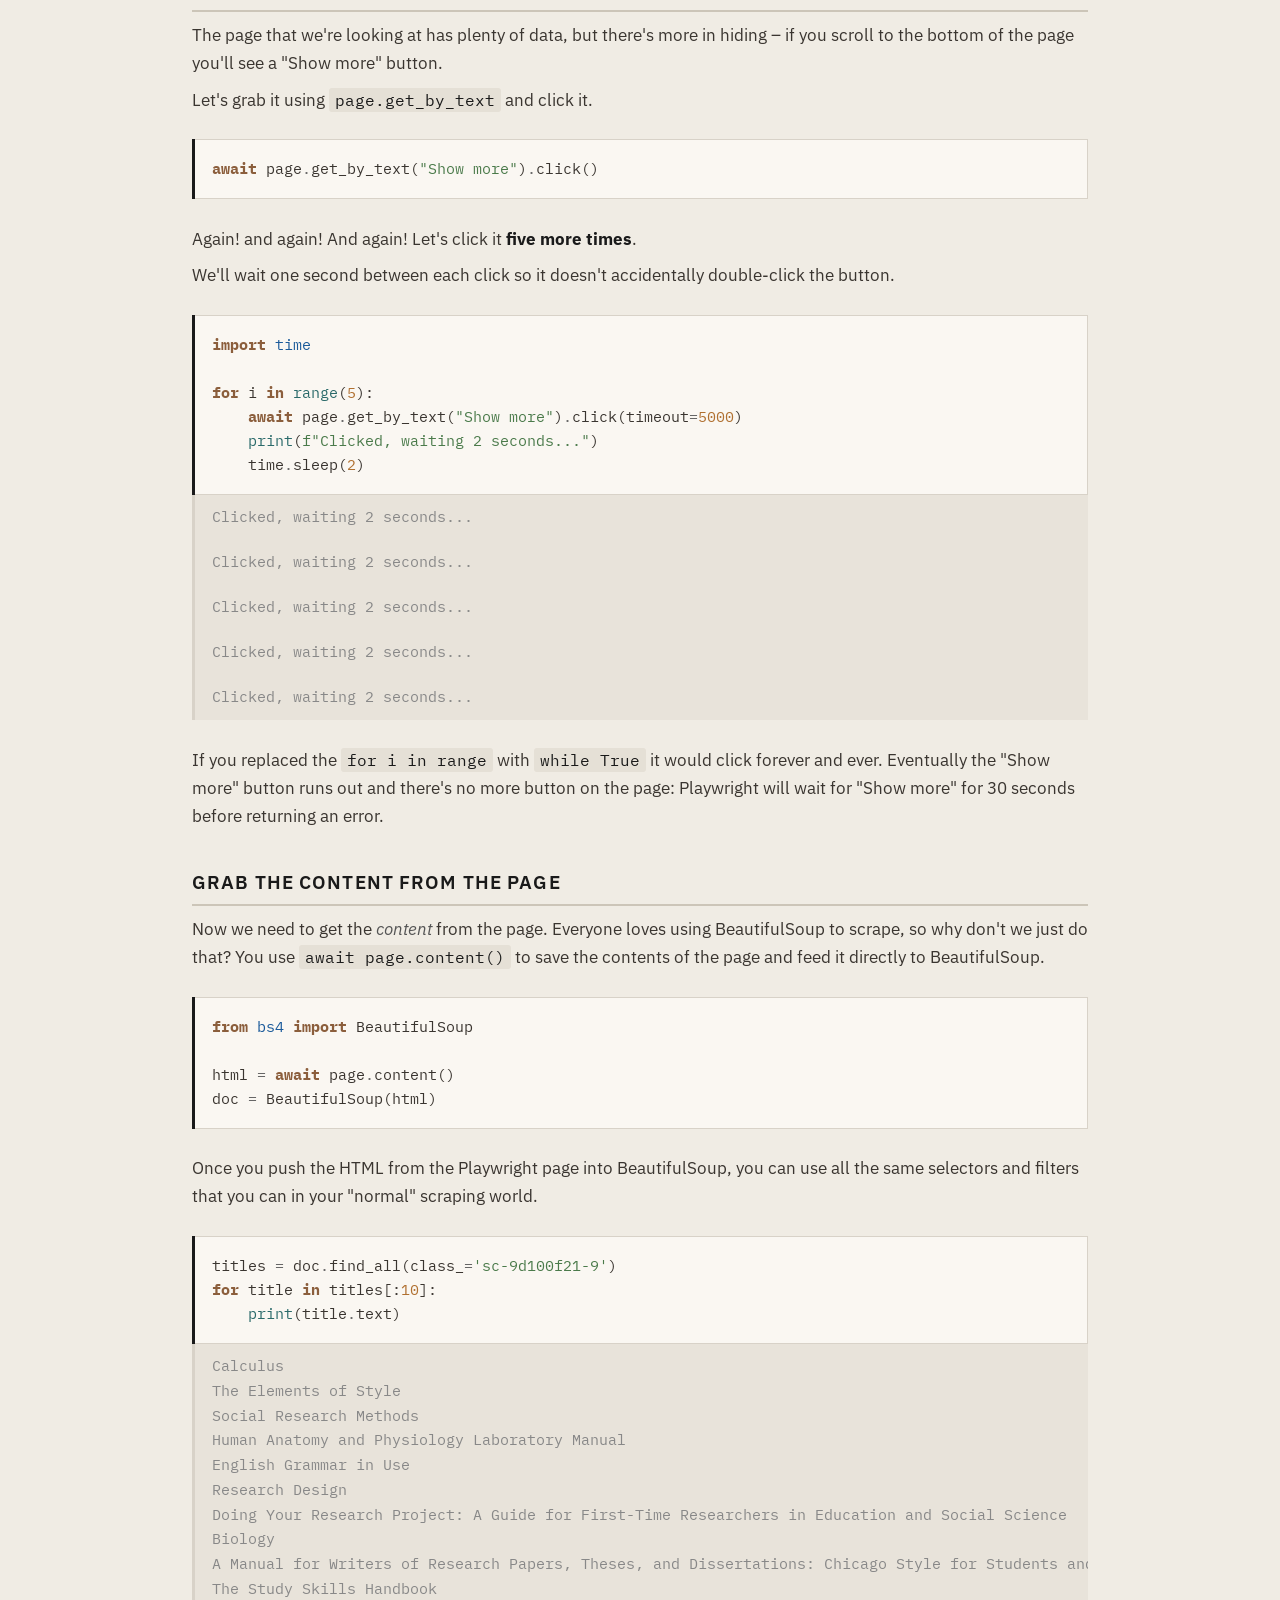
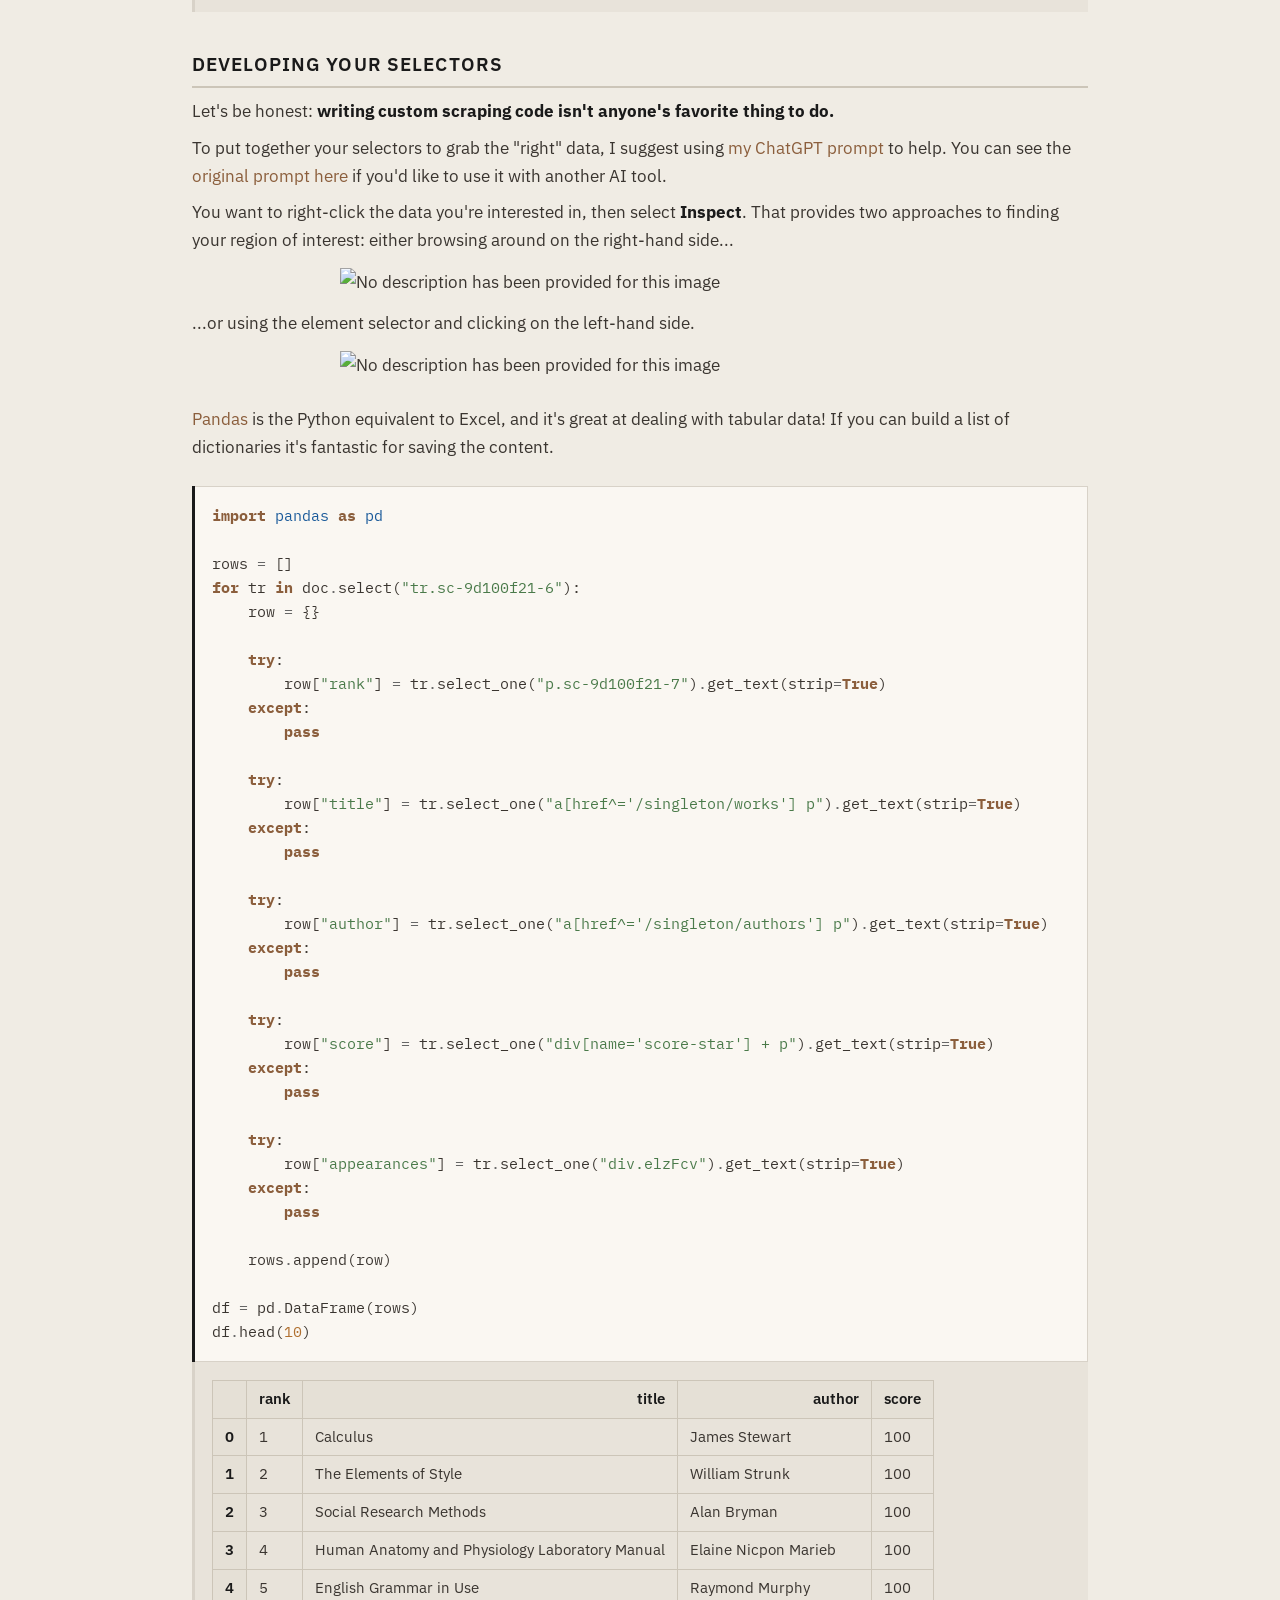
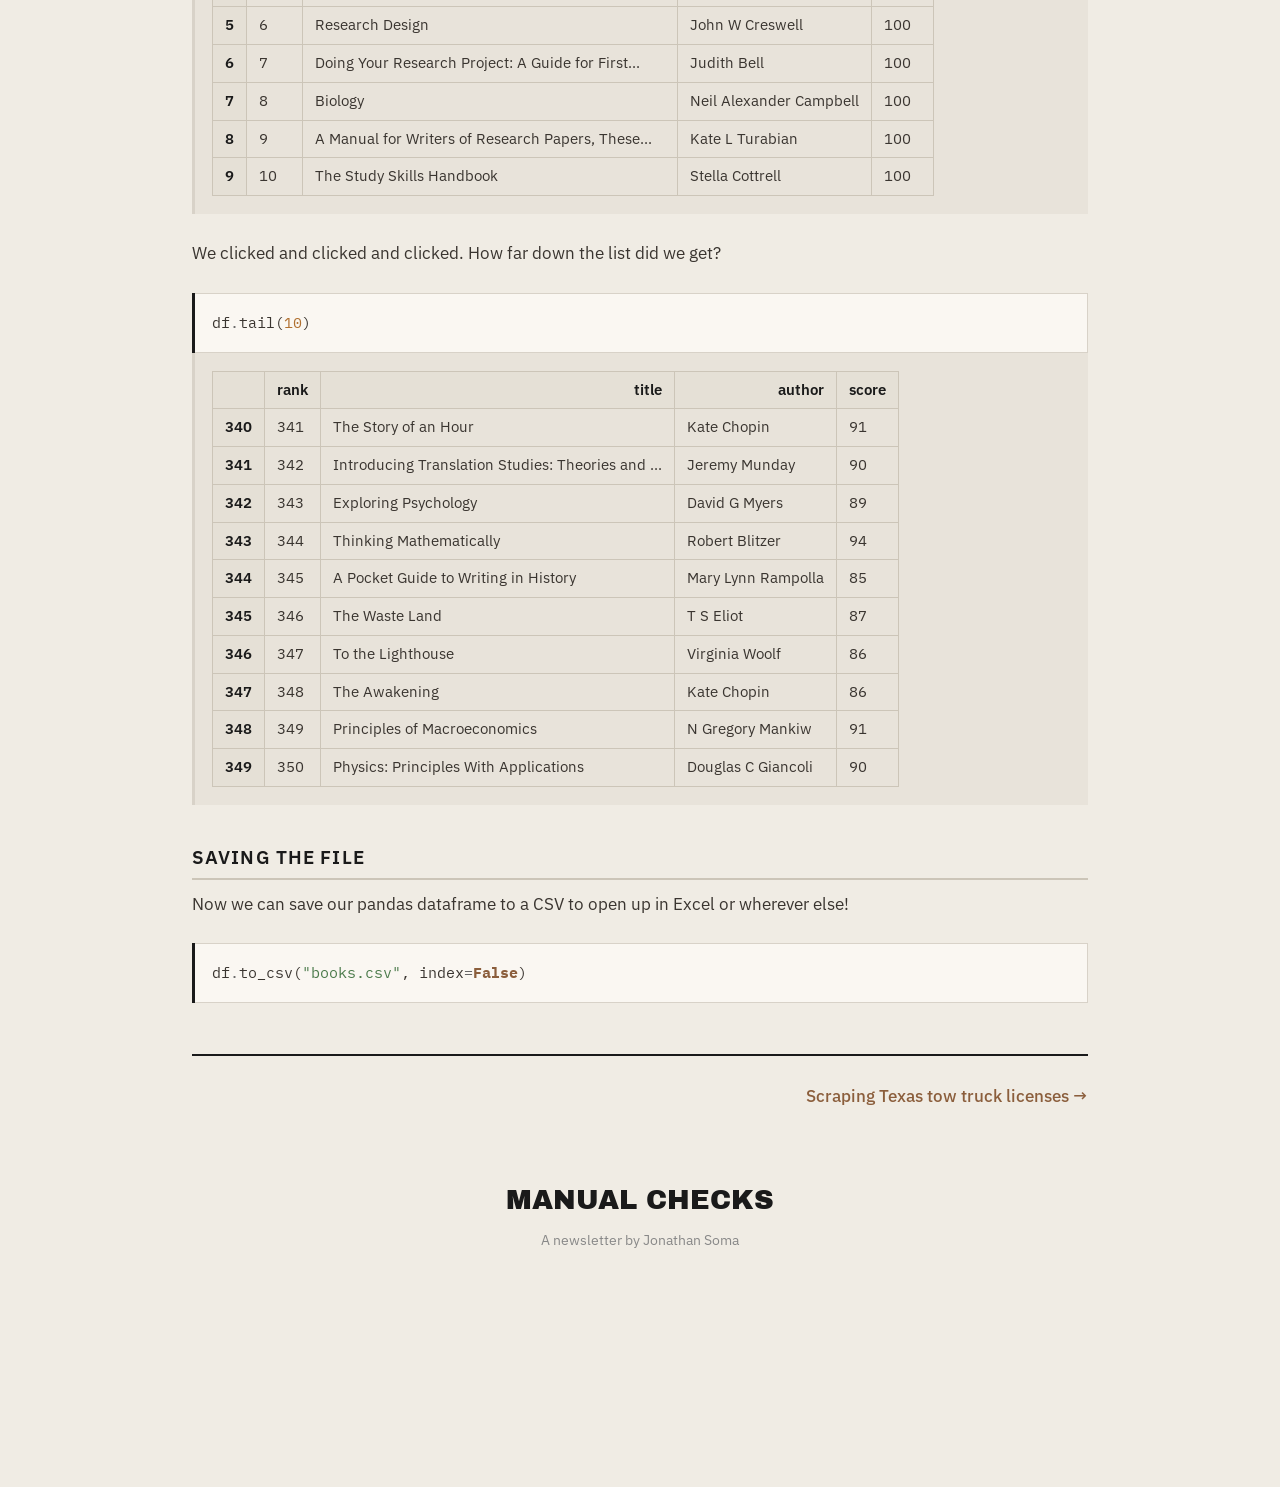
==== commit ed2c2ca6: "Update read page styling: simple arrow marker, white Colab button with ↗ Co-Authored-By: Claude Opus" ====
--- a/docs/browser-automation/00-opensyllabus-ANSWERS.html
+++ b/docs/browser-automation/00-opensyllabus-ANSWERS.html
@@ -87,7 +87,7 @@
 </div>
 
 
-<div class="cell border-box-sizing code_cell rendered" id="cell-id=7c641432">
+<div class="cell border-box-sizing code_cell rendered" id="cell-id=e92ec41d">
 <div class="input">
 <div class="prompt input_prompt">In [ ]:</div>
 <div class="inner_cell">
@@ -106,7 +106,7 @@
 </div>
 </div>
 </div>
-<div class="cell border-box-sizing text_cell rendered" id="cell-id=bc171d19"><div class="prompt input_prompt">
+<div class="cell border-box-sizing text_cell rendered" id="cell-id=cf89fb85"><div class="prompt input_prompt">
 </div><div class="inner_cell">
 <div class="text_cell_render border-box-sizing rendered_html">
 <p><strong>Slides:</strong> <a href="./browser-automation.pdf">browser-automation.pdf</a></p>
@@ -135,11 +135,12 @@
 </div>
 <div class="cell border-box-sizing code_cell rendered" id="cell-id=2b1bc7c7">
 <div class="input">
-<div class="prompt input_prompt">In [ ]:</div>
+<div class="prompt input_prompt">In [1]:</div>
 <div class="inner_cell">
 <div class="input_area">
 <div class="highlight hl-ipython3"><pre><span></span><span class="c1"># %pip install --quiet lxml html5lib beautifulsoup4 pandas</span>
 <span class="c1"># %pip install --quiet playwright</span>
+<span class="c1"># !playwright install-deps</span>
 <span class="c1"># !playwright install chromium firefox</span>
 </pre></div>
 </div>
@@ -155,7 +156,7 @@
 </div>
 <div class="cell border-box-sizing code_cell rendered" id="cell-id=8c22f7a4">
 <div class="input">
-<div class="prompt input_prompt">In [ ]:</div>
+<div class="prompt input_prompt">In [2]:</div>
 <div class="inner_cell">
 <div class="input_area">
 <div class="highlight hl-ipython3"><pre><span></span><span class="c1"># Detect if we're running in Google Colab</span>
@@ -188,7 +189,7 @@
 </div>
 <div class="cell border-box-sizing code_cell rendered" id="cell-id=b8152ab8">
 <div class="input">
-<div class="prompt input_prompt">In [13]:</div>
+<div class="prompt input_prompt">In [3]:</div>
 <div class="inner_cell">
 <div class="input_area">
 <div class="highlight hl-ipython3"><pre><span></span><span class="kn">import</span><span class="w"> </span><span class="nn">requests</span>
@@ -205,13 +206,13 @@
 <div class="output_wrapper">
 <div class="output">
 <div class="output_area">
-<div class="prompt output_prompt">Out[13]:</div>
+<div class="prompt output_prompt">Out[3]:</div>
 <div class="output_text output_subarea output_execute_result">
-<pre>[&lt;h2 class="sc-feaf8701-3 cCnzGv" data-testid="card-headline"&gt;US and Israel carry out joint attack on Iran as Tehran launches retaliatory strikes&lt;/h2&gt;,
- &lt;h2 class="sc-93f35dd3-4 cPmpei" data-testid="vermont-title"&gt;More top news&lt;/h2&gt;,
- &lt;h2 class="sc-feaf8701-3 efpPCS" data-testid="card-headline"&gt;Bill Clinton asked about hot tub photo and testifies he knew 'nothing' of Epstein crimes&lt;/h2&gt;,
- &lt;h2 class="sc-feaf8701-3 eQumHa" data-testid="card-headline"&gt;At least 15 killed after military plane carrying banknotes crashes in Bolivia&lt;/h2&gt;,
- &lt;h2 class="sc-feaf8701-3 eQumHa" data-testid="card-headline"&gt;Trump orders government to stop using Anthropic in battle over AI use&lt;/h2&gt;]</pre>
+<pre>[&lt;h2 class="sc-feaf8701-3 cCnzGv" data-testid="card-headline"&gt;Trump says US took 'last best chance' to hit Iran, as Qatar reports shooting down Iranian aircraft&lt;/h2&gt;,
+ &lt;h2 class="sc-93f35dd3-4 fQIzBA" data-testid="texas-title"&gt;WATCH&lt;/h2&gt;,
+ &lt;h2 class="sc-feaf8701-3 goAeMP" data-testid="card-headline"&gt;Trump outlines objectives for ongoing military operation in Iran&lt;/h2&gt;,
+ &lt;h2 class="sc-feaf8701-3 goAeMP" data-testid="card-headline"&gt;Hegseth on Iran attacks: 'This is not Iraq, this is not endless'&lt;/h2&gt;,
+ &lt;h2 class="sc-feaf8701-3 goAeMP" data-testid="card-headline"&gt;Smoke seen rising from US-run naval base in Bahrain&lt;/h2&gt;]</pre>
 </div>
 </div>
 </div>
@@ -226,7 +227,7 @@
 </div>
 <div class="cell border-box-sizing code_cell rendered" id="cell-id=a46ec355-5882-4ff6-8b7e-64f85fc51ace">
 <div class="input">
-<div class="prompt input_prompt">In [15]:</div>
+<div class="prompt input_prompt">In [4]:</div>
 <div class="inner_cell">
 <div class="input_area">
 <div class="highlight hl-ipython3"><pre><span></span><span class="kn">import</span><span class="w"> </span><span class="nn">requests</span>
@@ -248,7 +249,7 @@
 </div>
 <div class="cell border-box-sizing code_cell rendered" id="cell-id=720064a1-0cc0-437c-9423-2d150d236dd6">
 <div class="input">
-<div class="prompt input_prompt">In [16]:</div>
+<div class="prompt input_prompt">In [5]:</div>
 <div class="inner_cell">
 <div class="input_area">
 <div class="highlight hl-ipython3"><pre><span></span><span class="n">doc</span><span class="o">.</span><span class="n">find_all</span><span class="p">(</span><span class="n">class_</span><span class="o">=</span><span class="s1">'sc-9d100f21-9 bNgiIK'</span><span class="p">)</span>
@@ -259,7 +260,7 @@
 <div class="output_wrapper">
 <div class="output">
 <div class="output_area">
-<div class="prompt output_prompt">Out[16]:</div>
+<div class="prompt output_prompt">Out[5]:</div>
 <div class="output_text output_subarea output_execute_result">
 <pre>[]</pre>
 </div>
@@ -276,7 +277,7 @@
 </div>
 <div class="cell border-box-sizing code_cell rendered" id="cell-id=d9f3c62d-7a77-4ce0-8b06-12a081fac5f6">
 <div class="input">
-<div class="prompt input_prompt">In [17]:</div>
+<div class="prompt input_prompt">In [6]:</div>
 <div class="inner_cell">
 <div class="input_area">
 <div class="highlight hl-ipython3"><pre><span></span><span class="nb">print</span><span class="p">(</span><span class="n">doc</span><span class="o">.</span><span class="n">text</span><span class="p">)</span>
@@ -316,7 +317,7 @@
 </div>
 <div class="cell border-box-sizing code_cell rendered" id="cell-id=9071b838">
 <div class="input">
-<div class="prompt input_prompt">In [18]:</div>
+<div class="prompt input_prompt">In [7]:</div>
 <div class="inner_cell">
 <div class="input_area">
 <div class="highlight hl-ipython3"><pre><span></span><span class="kn">from</span><span class="w"> </span><span class="nn">playwright.async_api</span><span class="w"> </span><span class="kn">import</span> <span class="n">async_playwright</span>
@@ -341,7 +342,7 @@
 </div>
 <div class="cell border-box-sizing code_cell rendered" id="cell-id=efeb5971">
 <div class="input">
-<div class="prompt input_prompt">In [19]:</div>
+<div class="prompt input_prompt">In [8]:</div>
 <div class="inner_cell">
 <div class="input_area">
 <div class="highlight hl-ipython3"><pre><span></span><span class="k">await</span> <span class="n">page</span><span class="o">.</span><span class="n">goto</span><span class="p">(</span><span class="s2">"https://analytics.opensyllabus.org/record/works"</span><span class="p">)</span>
@@ -352,7 +353,7 @@
 <div class="output_wrapper">
 <div class="output">
 <div class="output_area">
-<div class="prompt output_prompt">Out[19]:</div>
+<div class="prompt output_prompt">Out[8]:</div>
 <div class="output_text output_subarea output_execute_result">
 <pre>&lt;Response url='https://analytics.opensyllabus.org/record/works' request=&lt;Request url='https://analytics.opensyllabus.org/record/works' method='GET'&gt;&gt;</pre>
 </div>
@@ -369,12 +370,12 @@
 </div>
 <div class="cell border-box-sizing code_cell rendered" id="cell-id=6677ecda">
 <div class="input">
-<div class="prompt input_prompt">In [23]:</div>
+<div class="prompt input_prompt">In [9]:</div>
 <div class="inner_cell">
 <div class="input_area">
 <div class="highlight hl-ipython3"><pre><span></span><span class="kn">from</span><span class="w"> </span><span class="nn">IPython.display</span><span class="w"> </span><span class="kn">import</span> <span class="n">Image</span>
-<span class="n">screenshot</span> <span class="o">=</span> <span class="k">await</span> <span class="n">page</span><span class="o">.</span><span class="n">screenshot</span><span class="p">()</span>
-<span class="n">Image</span><span class="p">(</span><span class="n">screenshot</span><span class="p">)</span>
+
+<span class="n">Image</span><span class="p">(</span><span class="k">await</span> <span class="n">page</span><span class="o">.</span><span class="n">screenshot</span><span class="p">())</span>
 </pre></div>
 </div>
 </div>
@@ -382,9 +383,9 @@
 <div class="output_wrapper">
 <div class="output">
 <div class="output_area">
-<div class="prompt output_prompt">Out[23]:</div>
+<div class="prompt output_prompt">Out[9]:</div>
 <div class="output_png output_subarea output_execute_result">
-<img alt="No description has been provided for this image" src="[data-uri]"/>
+<img alt="No description has been provided for this image" src="[data-uri]"/>
 </div>
 </div>
 </div>
@@ -400,7 +401,7 @@
 </div>
 <div class="cell border-box-sizing code_cell rendered" id="cell-id=97148402">
 <div class="input">
-<div class="prompt input_prompt">In [24]:</div>
+<div class="prompt input_prompt">In [10]:</div>
 <div class="inner_cell">
 <div class="input_area">
 <div class="highlight hl-ipython3"><pre><span></span><span class="k">await</span> <span class="n">page</span><span class="o">.</span><span class="n">get_by_text</span><span class="p">(</span><span class="s2">"Show more"</span><span class="p">)</span><span class="o">.</span><span class="n">click</span><span class="p">()</span>
@@ -419,7 +420,7 @@
 </div>
 <div class="cell border-box-sizing code_cell rendered celltag_solution" id="cell-id=3babc96d">
 <div class="input">
-<div class="prompt input_prompt">In [26]:</div>
+<div class="prompt input_prompt">In [11]:</div>
 <div class="inner_cell">
 <div class="input_area">
 <div class="highlight hl-ipython3"><pre><span></span><span class="kn">import</span><span class="w"> </span><span class="nn">time</span>
@@ -438,13 +439,37 @@
 <div class="prompt"></div>
 <div class="output_subarea output_stream output_stdout output_text">
 <pre>Clicked, waiting 2 seconds...
-Clicked, waiting 2 seconds...
-Clicked, waiting 2 seconds...
-Clicked, waiting 2 seconds...
-Clicked, waiting 2 seconds...
 </pre>
 </div>
 </div>
+<div class="output_area">
+<div class="prompt"></div>
+<div class="output_subarea output_stream output_stdout output_text">
+<pre>Clicked, waiting 2 seconds...
+</pre>
+</div>
+</div>
+<div class="output_area">
+<div class="prompt"></div>
+<div class="output_subarea output_stream output_stdout output_text">
+<pre>Clicked, waiting 2 seconds...
+</pre>
+</div>
+</div>
+<div class="output_area">
+<div class="prompt"></div>
+<div class="output_subarea output_stream output_stdout output_text">
+<pre>Clicked, waiting 2 seconds...
+</pre>
+</div>
+</div>
+<div class="output_area">
+<div class="prompt"></div>
+<div class="output_subarea output_stream output_stdout output_text">
+<pre>Clicked, waiting 2 seconds...
+</pre>
+</div>
+</div>
 </div>
 </div>
 </div>
@@ -464,7 +489,7 @@
 </div>
 <div class="cell border-box-sizing code_cell rendered" id="cell-id=dd9907ae">
 <div class="input">
-<div class="prompt input_prompt">In [27]:</div>
+<div class="prompt input_prompt">In [12]:</div>
 <div class="inner_cell">
 <div class="input_area">
 <div class="highlight hl-ipython3"><pre><span></span><span class="kn">from</span><span class="w"> </span><span class="nn">bs4</span><span class="w"> </span><span class="kn">import</span> <span class="n">BeautifulSoup</span>
@@ -485,7 +510,7 @@
 </div>
 <div class="cell border-box-sizing code_cell rendered" id="cell-id=d6ad93aa">
 <div class="input">
-<div class="prompt input_prompt">In [29]:</div>
+<div class="prompt input_prompt">In [13]:</div>
 <div class="inner_cell">
 <div class="input_area">
 <div class="highlight hl-ipython3"><pre><span></span><span class="n">titles</span> <span class="o">=</span> <span class="n">doc</span><span class="o">.</span><span class="n">find_all</span><span class="p">(</span><span class="n">class_</span><span class="o">=</span><span class="s1">'sc-9d100f21-9'</span><span class="p">)</span>
@@ -537,7 +562,7 @@
 </div>
 <div class="cell border-box-sizing code_cell rendered celltag_solution" id="cell-id=f0c02ab0">
 <div class="input">
-<div class="prompt input_prompt">In [33]:</div>
+<div class="prompt input_prompt">In [14]:</div>
 <div class="inner_cell">
 <div class="input_area">
 <div class="highlight hl-ipython3"><pre><span></span><span class="kn">import</span><span class="w"> </span><span class="nn">pandas</span><span class="w"> </span><span class="k">as</span><span class="w"> </span><span class="nn">pd</span>
@@ -582,7 +607,7 @@
 <div class="output_wrapper">
 <div class="output">
 <div class="output_area">
-<div class="prompt output_prompt">Out[33]:</div>
+<div class="prompt output_prompt">Out[14]:</div>
 <div class="output_html rendered_html output_subarea output_execute_result"><div>
 <style scoped="">
     .dataframe tbody tr th:only-of-type {
@@ -694,7 +719,7 @@
 </div>
 <div class="cell border-box-sizing code_cell rendered" id="cell-id=373a842e">
 <div class="input">
-<div class="prompt input_prompt">In [35]:</div>
+<div class="prompt input_prompt">In [15]:</div>
 <div class="inner_cell">
 <div class="input_area">
 <div class="highlight hl-ipython3"><pre><span></span><span class="n">df</span><span class="o">.</span><span class="n">tail</span><span class="p">(</span><span class="mi">10</span><span class="p">)</span>
@@ -705,7 +730,7 @@
 <div class="output_wrapper">
 <div class="output">
 <div class="output_area">
-<div class="prompt output_prompt">Out[35]:</div>
+<div class="prompt output_prompt">Out[15]:</div>
 <div class="output_html rendered_html output_subarea output_execute_result"><div>
 <style scoped="">
     .dataframe tbody tr th:only-of-type {
@@ -732,74 +757,74 @@
 </thead>
 <tbody>
 <tr>
-<th>590</th>
-<td>591</td>
-<td>Chemistry: AP Focus Review Guide (12th Edition)</td>
-<td>Raymond Chang</td>
-<td>83</td>
-</tr>
-<tr>
-<th>591</th>
-<td>592</td>
-<td>Thinking With Type: A Critical Guide for Desig...</td>
-<td>Ellen Lupton</td>
+<th>340</th>
+<td>341</td>
+<td>The Story of an Hour</td>
+<td>Kate Chopin</td>
+<td>91</td>
+</tr>
+<tr>
+<th>341</th>
+<td>342</td>
+<td>Introducing Translation Studies: Theories and ...</td>
+<td>Jeremy Munday</td>
+<td>90</td>
+</tr>
+<tr>
+<th>342</th>
+<td>343</td>
+<td>Exploring Psychology</td>
+<td>David G Myers</td>
+<td>89</td>
+</tr>
+<tr>
+<th>343</th>
+<td>344</td>
+<td>Thinking Mathematically</td>
+<td>Robert Blitzer</td>
+<td>94</td>
+</tr>
+<tr>
+<th>344</th>
+<td>345</td>
+<td>A Pocket Guide to Writing in History</td>
+<td>Mary Lynn Rampolla</td>
 <td>85</td>
 </tr>
 <tr>
-<th>592</th>
-<td>593</td>
-<td>Human Resource Management</td>
-<td>Derek Torrington</td>
-<td>84</td>
-</tr>
-<tr>
-<th>593</th>
-<td>594</td>
-<td>Global Business Today</td>
-<td>Charles W L Hill</td>
-<td>81</td>
-</tr>
-<tr>
-<th>594</th>
-<td>595</td>
-<td>Introduction to Information Retrieval</td>
-<td>Christopher D Manning</td>
-<td>85</td>
-</tr>
-<tr>
-<th>595</th>
-<td>596</td>
-<td>Manufacturing Engineering and Technology</td>
-<td>Serope</td>
-<td>85</td>
-</tr>
-<tr>
-<th>596</th>
-<td>597</td>
-<td>Politics Among Nations: The Struggle for Power...</td>
-<td>Hans J Morgenthau</td>
-<td>77</td>
-</tr>
-<tr>
-<th>597</th>
-<td>598</td>
-<td>Understanding Business</td>
-<td>William G Nickels</td>
+<th>345</th>
+<td>346</td>
+<td>The Waste Land</td>
+<td>T S Eliot</td>
 <td>87</td>
 </tr>
 <tr>
-<th>598</th>
-<td>599</td>
-<td>Patterns of Democracy: Government Forms and Pe...</td>
-<td>Arend Lijphart</td>
-<td>80</td>
-</tr>
-<tr>
-<th>599</th>
-<td>600</td>
-<td>Everyday Use</td>
-<td>Alice Walker</td>
-<td>83</td>
+<th>346</th>
+<td>347</td>
+<td>To the Lighthouse</td>
+<td>Virginia Woolf</td>
+<td>86</td>
+</tr>
+<tr>
+<th>347</th>
+<td>348</td>
+<td>The Awakening</td>
+<td>Kate Chopin</td>
+<td>86</td>
+</tr>
+<tr>
+<th>348</th>
+<td>349</td>
+<td>Principles of Macroeconomics</td>
+<td>N Gregory Mankiw</td>
+<td>91</td>
+</tr>
+<tr>
+<th>349</th>
+<td>350</td>
+<td>Physics: Principles With Applications</td>
+<td>Douglas C Giancoli</td>
+<td>90</td>
 </tr>
 </tbody>
 </table>
@@ -817,7 +842,7 @@
 </div>
 <div class="cell border-box-sizing code_cell rendered" id="cell-id=7ea0aa28">
 <div class="input">
-<div class="prompt input_prompt">In [36]:</div>
+<div class="prompt input_prompt">In [16]:</div>
 <div class="inner_cell">
 <div class="input_area">
 <div class="highlight hl-ipython3"><pre><span></span><span class="n">df</span><span class="o">.</span><span class="n">to_csv</span><span class="p">(</span><span class="s2">"books.csv"</span><span class="p">,</span> <span class="n">index</span><span class="o">=</span><span class="kc">False</span><span class="p">)</span>
--- a/docs/static/read.css
+++ b/docs/static/read.css
@@ -38,6 +38,14 @@
     margin-right: 0.4em;
     opacity: 0.5;
 }
+.nb-topnav-list li.is-current::before {
+    content: '\279C';
+    margin-right: 0.4em;
+    font-size: 1.3em;
+}
+.nb-topnav-list li.is-current {
+    font-weight: 600;
+}
 .nb-topnav-list a { text-decoration: none; }
 .nb-topnav-current { font-weight: 600; font-size: 28px; }
 
@@ -55,6 +63,11 @@
     text-decoration: none;
     border-radius: 4px;
     letter-spacing: 0.02em;
+}
+.nb-action-colab::after {
+    content: ' \2197';
+    font-size: 1.1em;
+    vertical-align: 0.15em;
 }
 
 /* Notebook cells */
@@ -155,7 +168,8 @@
     letter-spacing: -0.01em;
     margin-bottom: 0.5em;
 }
-.theme-noir .nb-topnav-list li::before { color: #444; }
+.theme-noir .nb-topnav-list li::before { color: #999; }
+.theme-noir .nb-topnav-list li.is-current::before { color: #e8e4dc; }
 .theme-noir .nb-topnav-list a { color: #666; font-size: 0.8em; font-family: 'Inter', sans-serif; }
 .theme-noir .nb-topnav-list a:hover { color: #c0392b; }
 .theme-noir .nb-topnav-current { color: #e8e4dc; font-family: 'Inter', sans-serif; }
@@ -196,6 +210,8 @@
 
 .theme-noir .nb-action-btn { border: 1px solid #333; color: #ccc; }
 .theme-noir .nb-action-btn:hover { background: #222; color: #e8e4dc; }
+.theme-noir .nb-action-colab { background: #e8e4dc; color: #111; border-color: #e8e4dc; }
+.theme-noir .nb-action-colab:hover { background: #fff; border-color: #fff; }
 
 .theme-noir .nb-nav { border-top: 1px solid #222; }
 .theme-noir .nb-nav a { font-family: 'Inter', sans-serif; color: #c0392b; }
@@ -301,6 +317,7 @@
     margin-bottom: 0.5em;
 }
 .theme-broadsheet .nb-topnav-list li::before { color: #999; }
+.theme-broadsheet .nb-topnav-list li.is-current::before { color: #1a1a1a; }
 .theme-broadsheet .nb-topnav-list a { color: #8b5e3c; font-size: 0.9em; font-family: 'IBM Plex Sans', sans-serif; }
 .theme-broadsheet .nb-topnav-list a:hover { color: #c0392b; }
 .theme-broadsheet .nb-topnav-current { color: #1a1a1a; font-family: 'IBM Plex Sans', sans-serif; }
@@ -342,6 +359,8 @@
 
 .theme-broadsheet .nb-action-btn { border: 2px solid #1a1a1a; color: #1a1a1a; }
 .theme-broadsheet .nb-action-btn:hover { background: #1a1a1a; color: #f0ece4; }
+.theme-broadsheet .nb-action-colab { background: #fff; border-color: #1a1a1a; color: #1a1a1a; }
+.theme-broadsheet .nb-action-colab:hover { background: #1a1a1a; color: #f0ece4; }
 
 .theme-broadsheet .nb-nav { border-top: 2px solid #1a1a1a; }
 .theme-broadsheet .nb-nav a { font-family: 'IBM Plex Sans', sans-serif; color: #8b5e3c; font-weight: 500; }
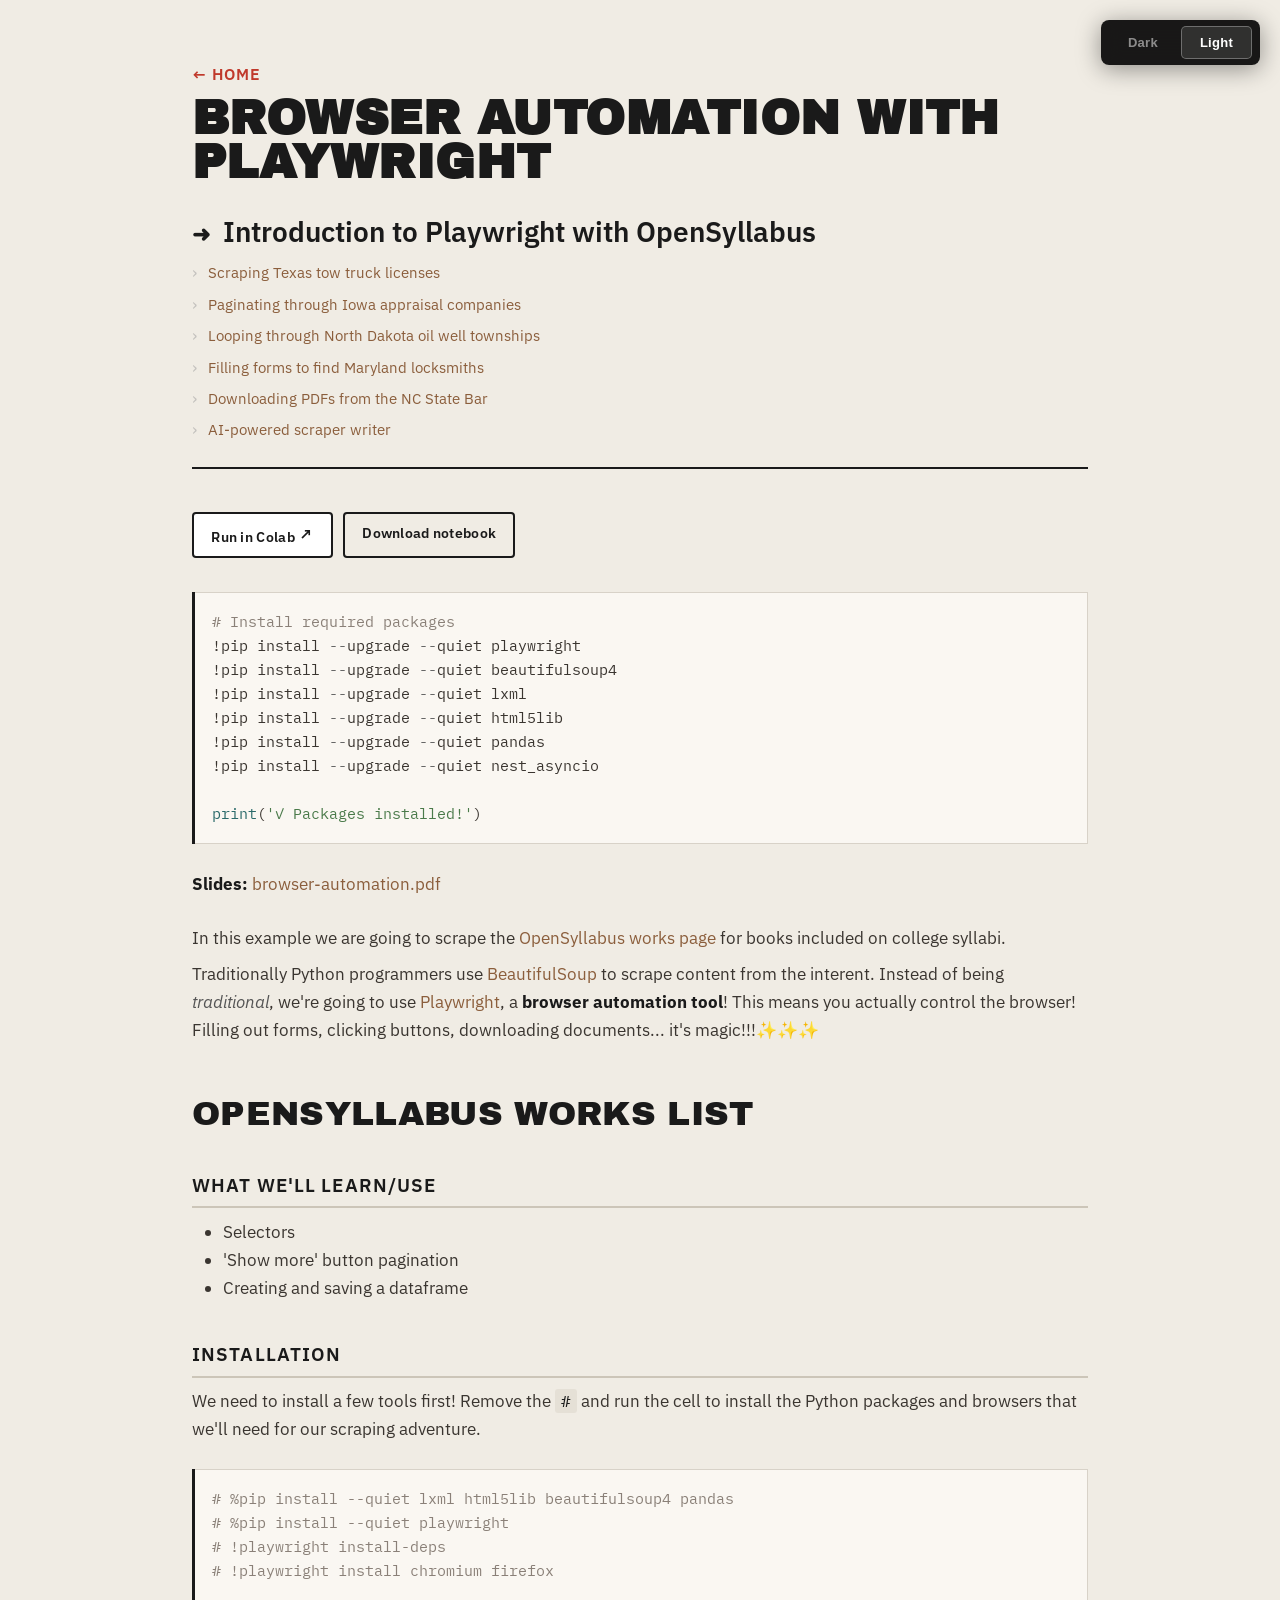
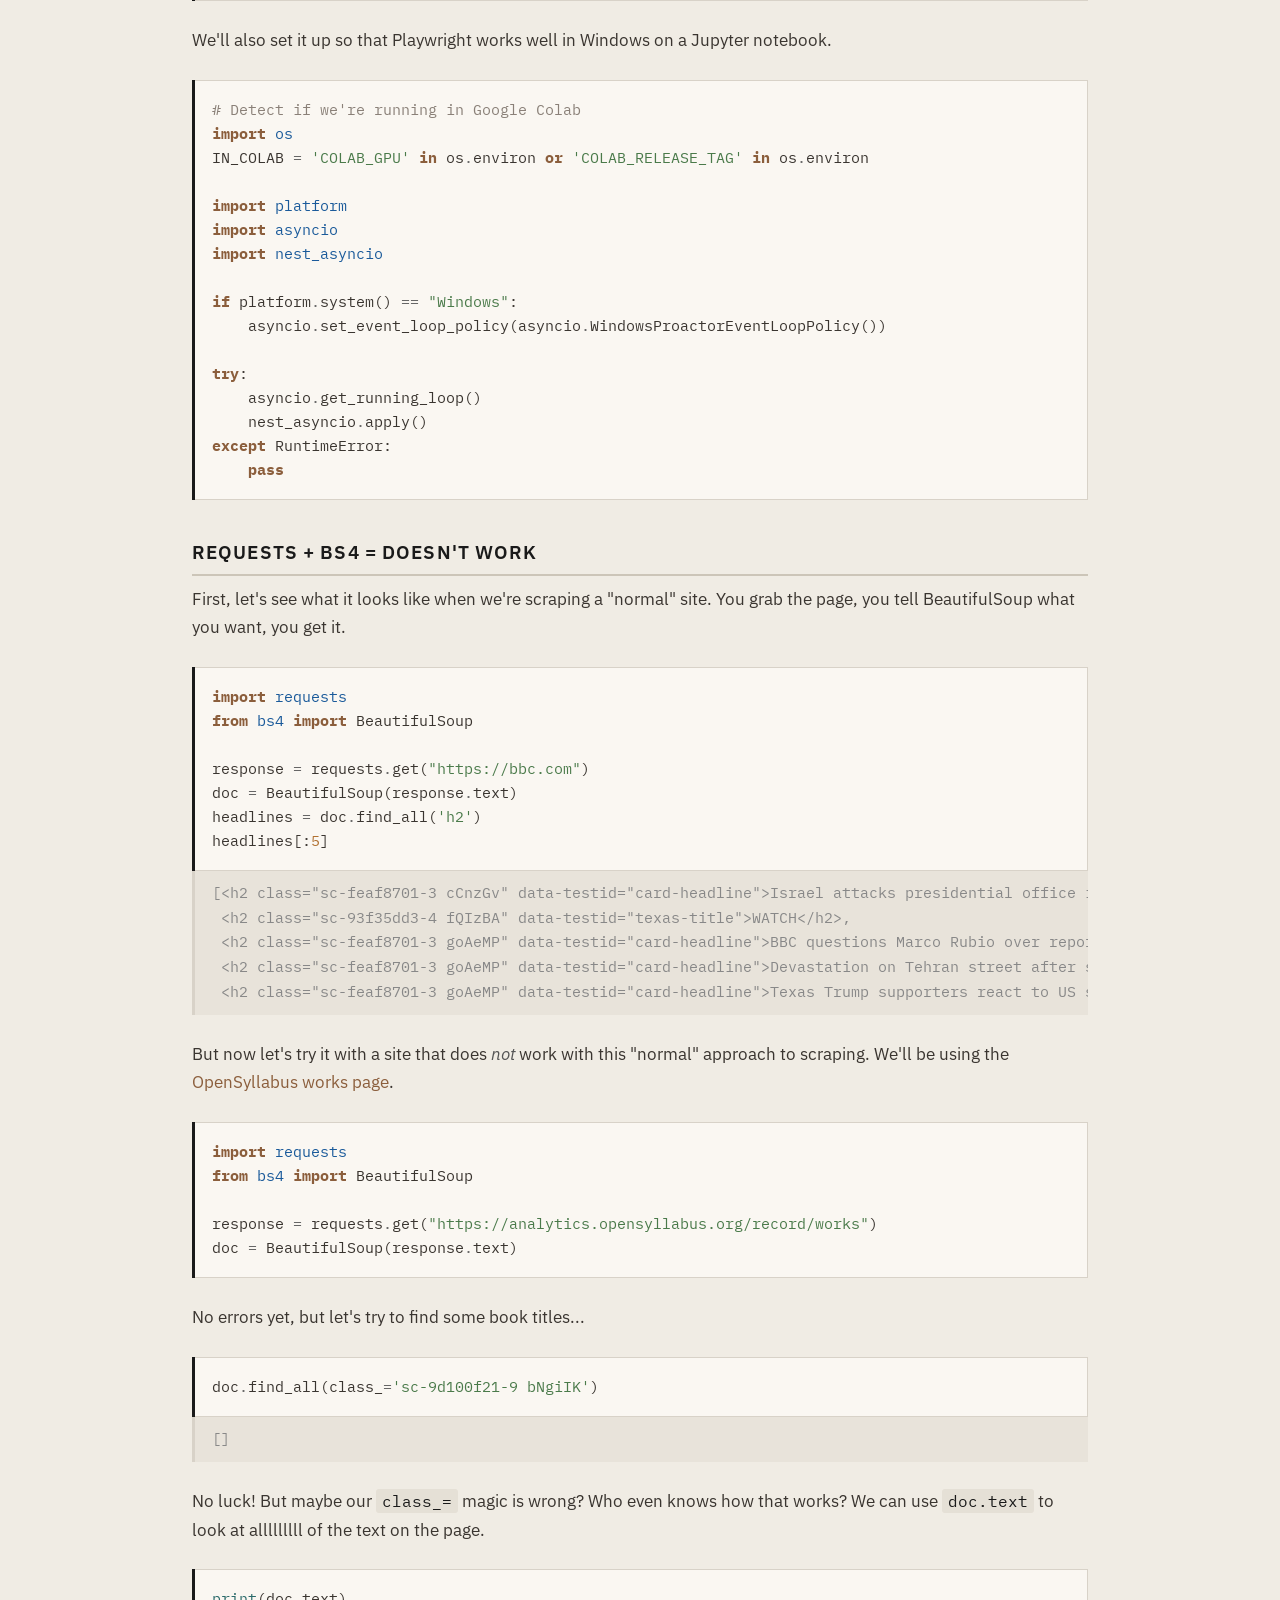
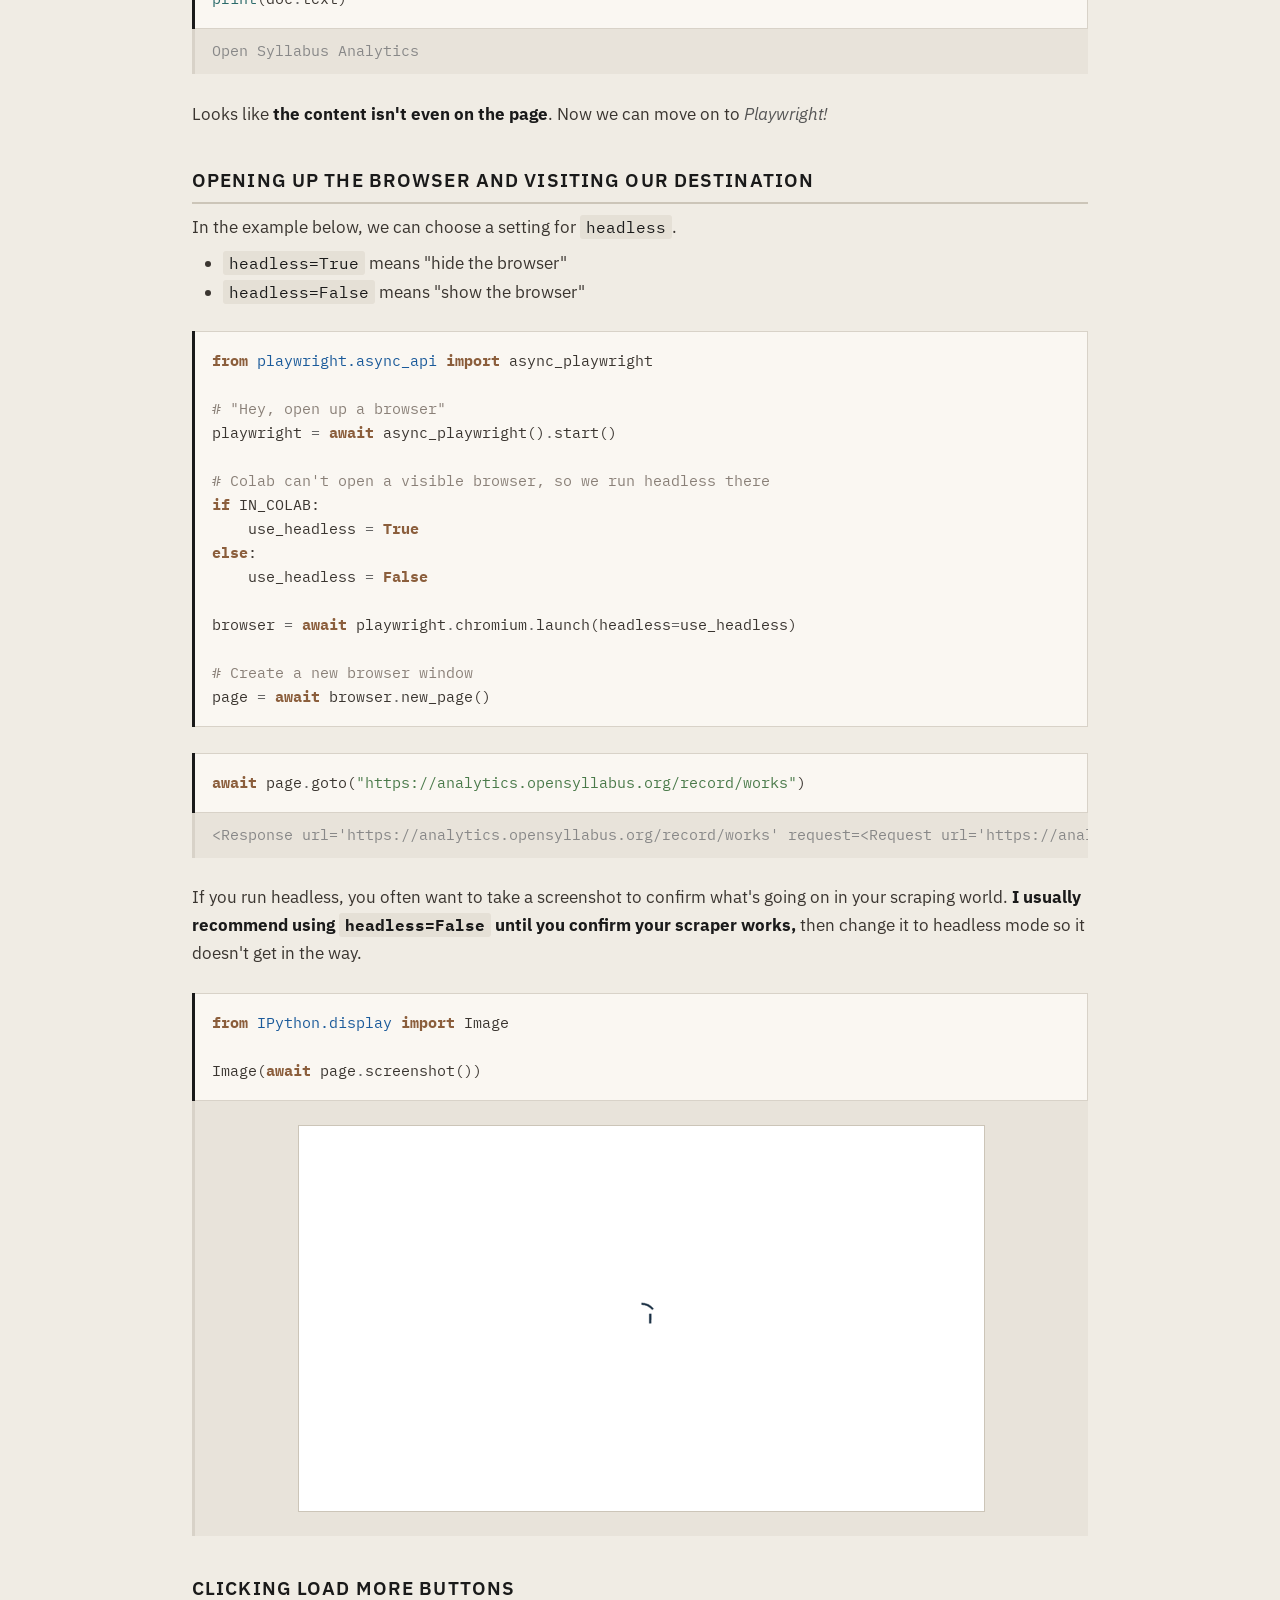
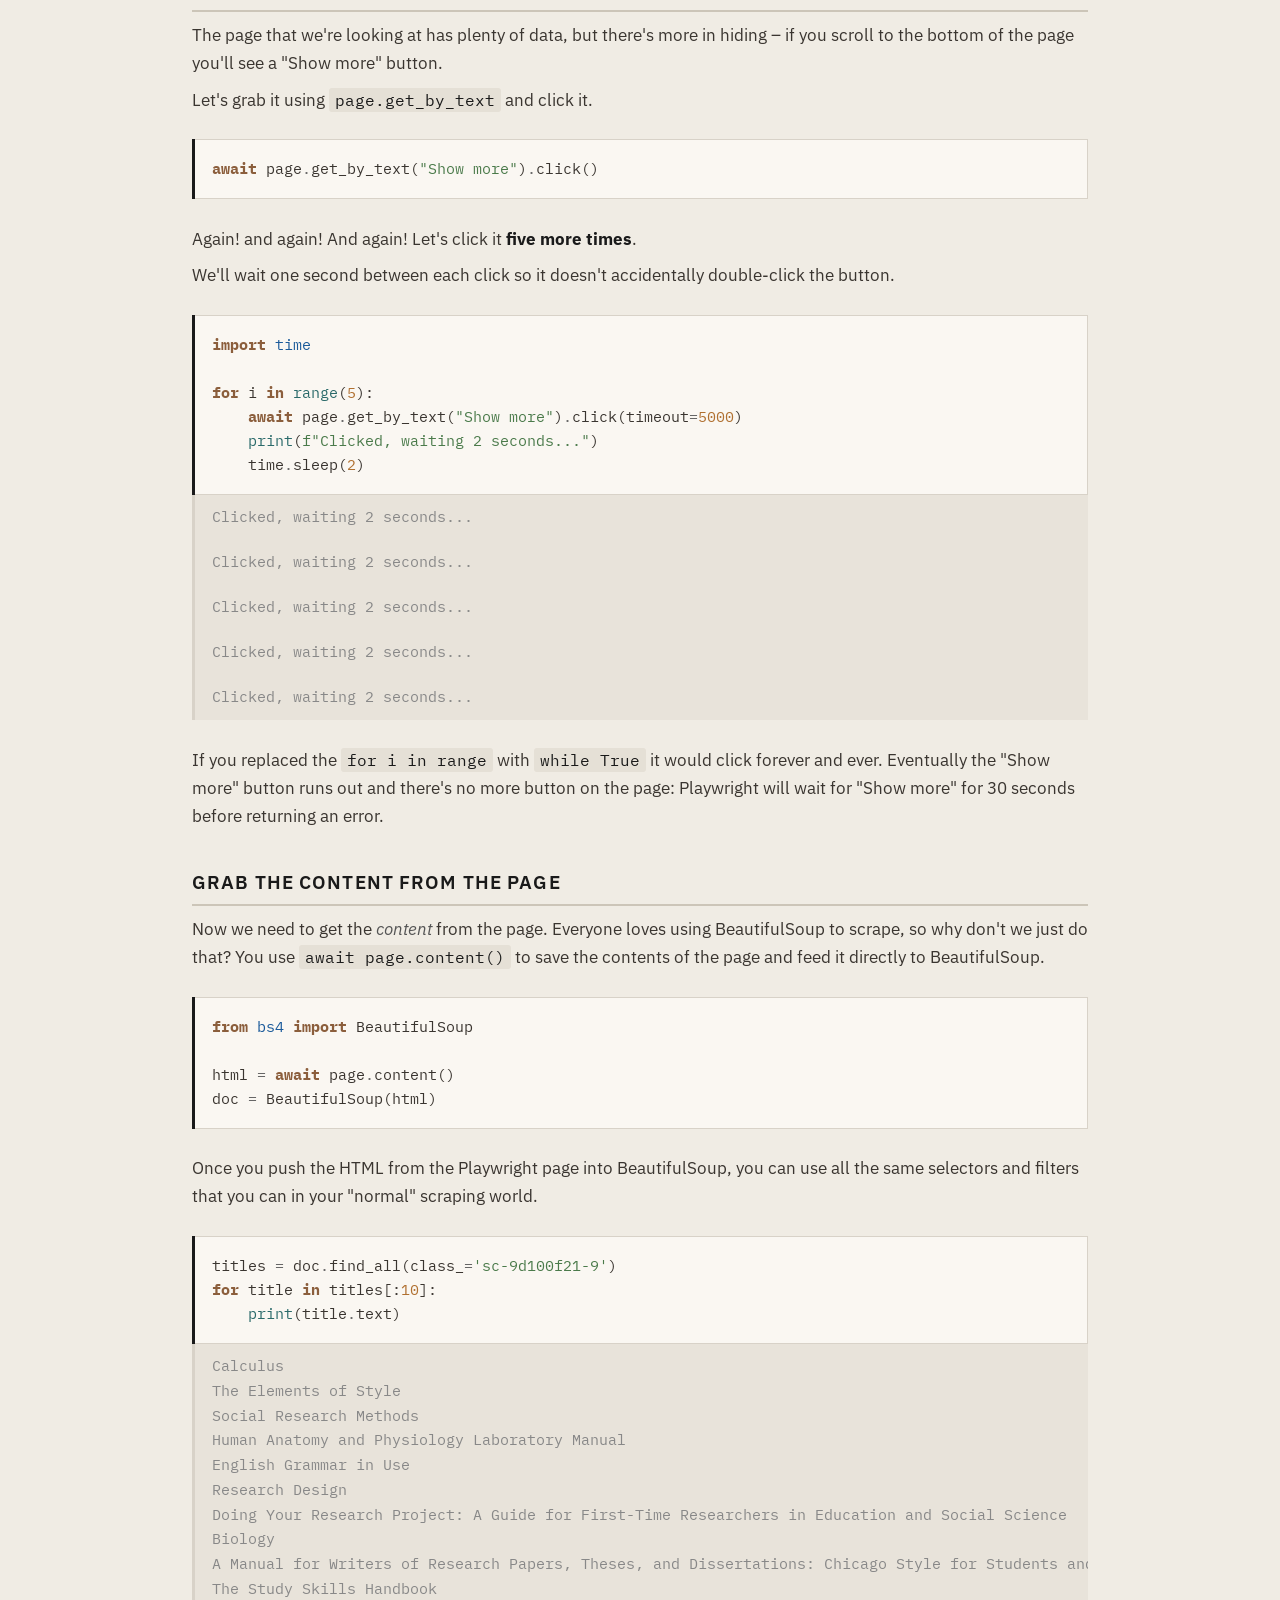
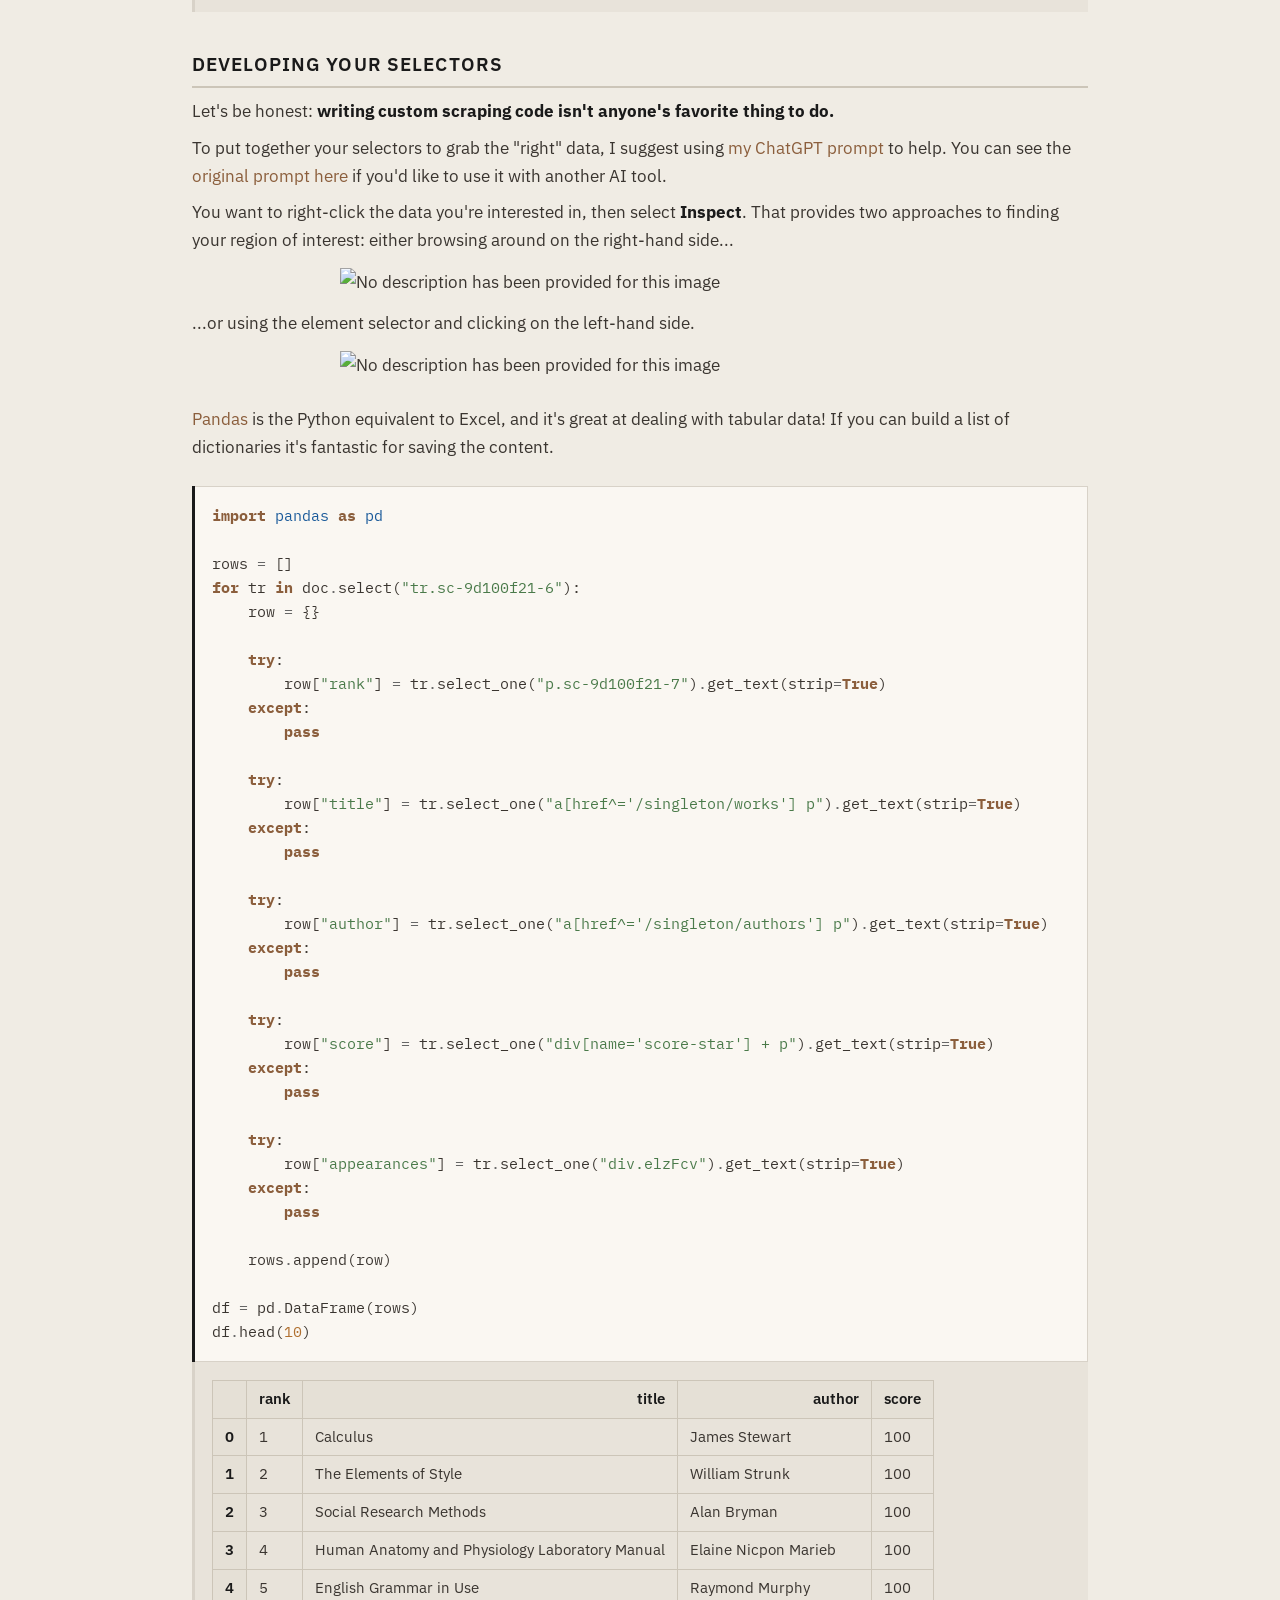
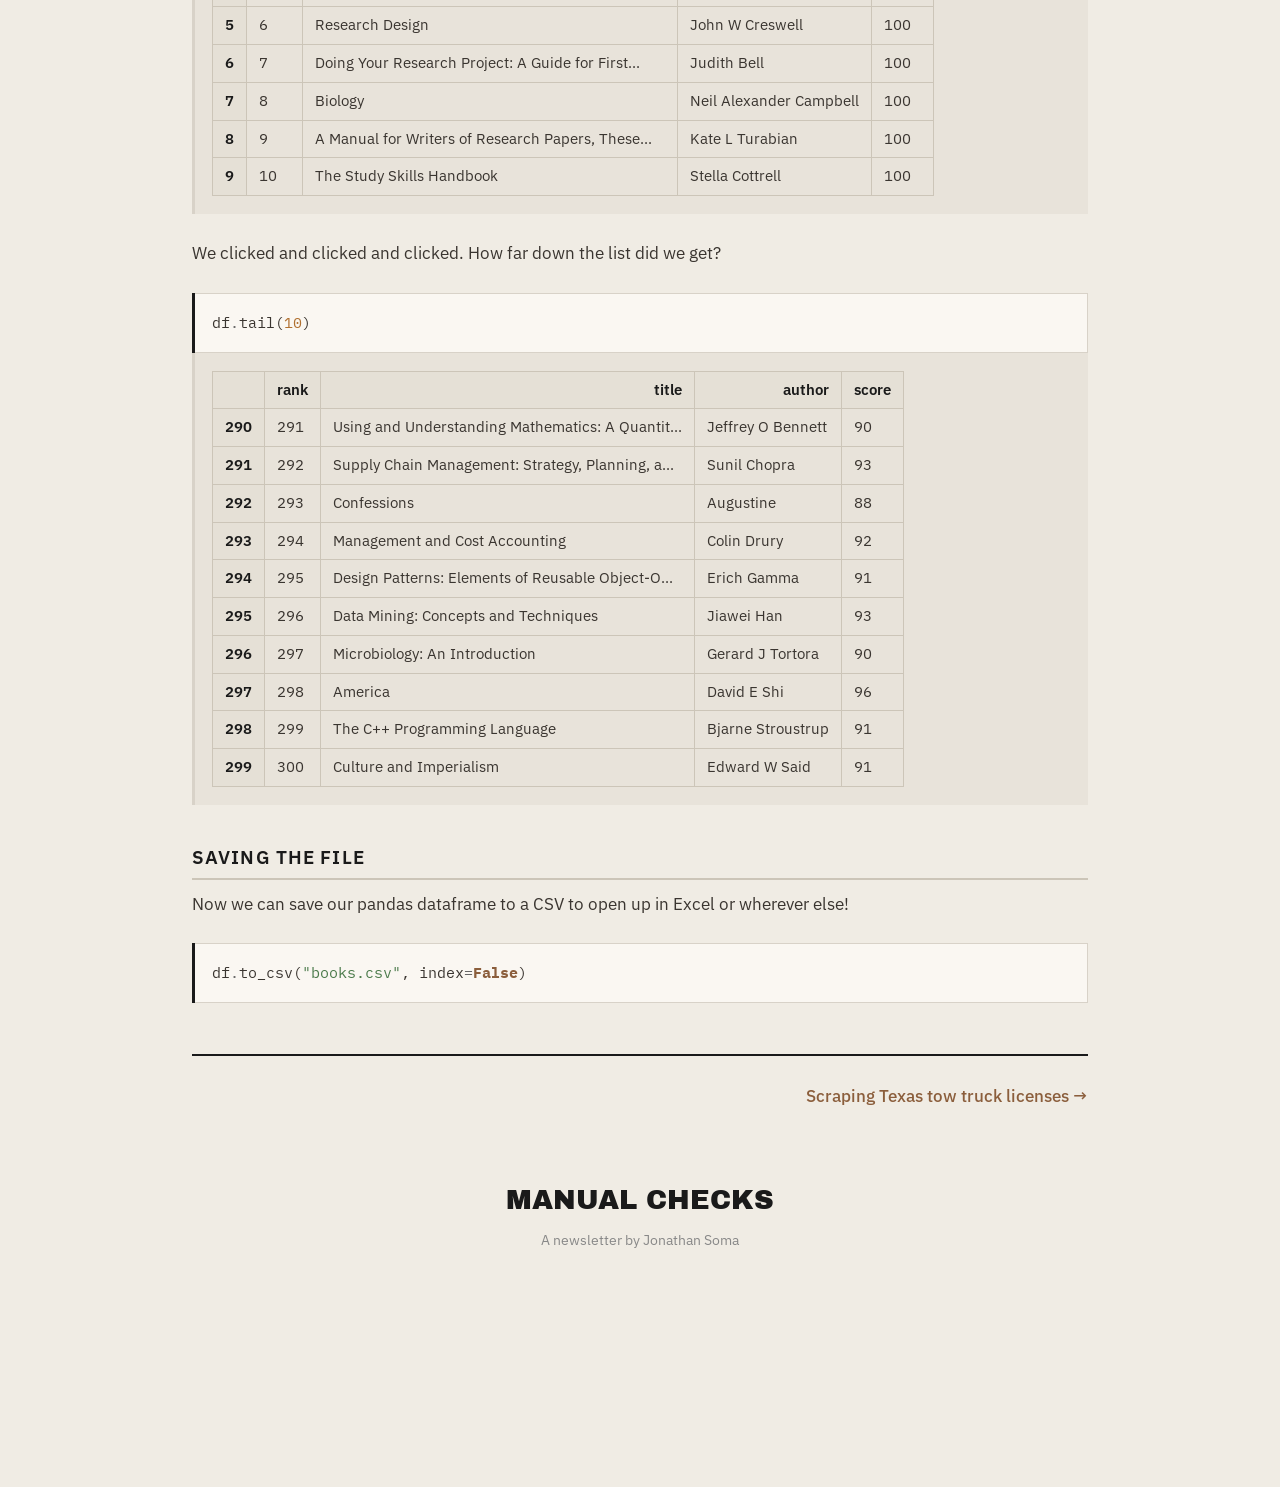
==== commit 1460cc9d: "new update" ====
--- a/docs/browser-automation/00-opensyllabus-ANSWERS.html
+++ b/docs/browser-automation/00-opensyllabus-ANSWERS.html
@@ -66,7 +66,7 @@
         
         <li>
             
-            <a href="05-texas-medical-board-actions-details-ANSWERS.html">Downloading PDFs from the Texas Medical Board</a>
+            <a href="05-nc-state-bar-discipline-orders-ANSWERS.html">Downloading PDFs from the NC State Bar</a>
             
         </li>
         
@@ -87,7 +87,7 @@
 </div>
 
 
-<div class="cell border-box-sizing code_cell rendered" id="cell-id=e92ec41d">
+<div class="cell border-box-sizing code_cell rendered" id="cell-id=ebafc87b">
 <div class="input">
 <div class="prompt input_prompt">In [ ]:</div>
 <div class="inner_cell">
@@ -106,7 +106,7 @@
 </div>
 </div>
 </div>
-<div class="cell border-box-sizing text_cell rendered" id="cell-id=cf89fb85"><div class="prompt input_prompt">
+<div class="cell border-box-sizing text_cell rendered" id="cell-id=f3581a23"><div class="prompt input_prompt">
 </div><div class="inner_cell">
 <div class="text_cell_render border-box-sizing rendered_html">
 <p><strong>Slides:</strong> <a href="./browser-automation.pdf">browser-automation.pdf</a></p>
@@ -208,11 +208,11 @@
 <div class="output_area">
 <div class="prompt output_prompt">Out[3]:</div>
 <div class="output_text output_subarea output_execute_result">
-<pre>[&lt;h2 class="sc-feaf8701-3 cCnzGv" data-testid="card-headline"&gt;Trump says US took 'last best chance' to hit Iran, as Qatar reports shooting down Iranian aircraft&lt;/h2&gt;,
+<pre>[&lt;h2 class="sc-feaf8701-3 cCnzGv" data-testid="card-headline"&gt;Israel attacks presidential office in Tehran as reported death toll in Iran rises to 787&lt;/h2&gt;,
  &lt;h2 class="sc-93f35dd3-4 fQIzBA" data-testid="texas-title"&gt;WATCH&lt;/h2&gt;,
- &lt;h2 class="sc-feaf8701-3 goAeMP" data-testid="card-headline"&gt;Trump outlines objectives for ongoing military operation in Iran&lt;/h2&gt;,
- &lt;h2 class="sc-feaf8701-3 goAeMP" data-testid="card-headline"&gt;Hegseth on Iran attacks: 'This is not Iraq, this is not endless'&lt;/h2&gt;,
- &lt;h2 class="sc-feaf8701-3 goAeMP" data-testid="card-headline"&gt;Smoke seen rising from US-run naval base in Bahrain&lt;/h2&gt;]</pre>
+ &lt;h2 class="sc-feaf8701-3 goAeMP" data-testid="card-headline"&gt;BBC questions Marco Rubio over reported strike on Iranian school&lt;/h2&gt;,
+ &lt;h2 class="sc-feaf8701-3 goAeMP" data-testid="card-headline"&gt;Devastation on Tehran street after strike&lt;/h2&gt;,
+ &lt;h2 class="sc-feaf8701-3 goAeMP" data-testid="card-headline"&gt;Texas Trump supporters react to US strikes on Iran &lt;/h2&gt;]</pre>
 </div>
 </div>
 </div>
@@ -385,7 +385,7 @@
 <div class="output_area">
 <div class="prompt output_prompt">Out[9]:</div>
 <div class="output_png output_subarea output_execute_result">
-<img alt="No description has been provided for this image" src="[data-uri]"/>
+<img alt="No description has been provided for this image" src="[data-uri]"/>
 </div>
 </div>
 </div>
@@ -757,74 +757,74 @@
 </thead>
 <tbody>
 <tr>
-<th>340</th>
-<td>341</td>
-<td>The Story of an Hour</td>
-<td>Kate Chopin</td>
+<th>290</th>
+<td>291</td>
+<td>Using and Understanding Mathematics: A Quantit...</td>
+<td>Jeffrey O Bennett</td>
+<td>90</td>
+</tr>
+<tr>
+<th>291</th>
+<td>292</td>
+<td>Supply Chain Management: Strategy, Planning, a...</td>
+<td>Sunil Chopra</td>
+<td>93</td>
+</tr>
+<tr>
+<th>292</th>
+<td>293</td>
+<td>Confessions</td>
+<td>Augustine</td>
+<td>88</td>
+</tr>
+<tr>
+<th>293</th>
+<td>294</td>
+<td>Management and Cost Accounting</td>
+<td>Colin Drury</td>
+<td>92</td>
+</tr>
+<tr>
+<th>294</th>
+<td>295</td>
+<td>Design Patterns: Elements of Reusable Object-O...</td>
+<td>Erich Gamma</td>
 <td>91</td>
 </tr>
 <tr>
-<th>341</th>
-<td>342</td>
-<td>Introducing Translation Studies: Theories and ...</td>
-<td>Jeremy Munday</td>
+<th>295</th>
+<td>296</td>
+<td>Data Mining: Concepts and Techniques</td>
+<td>Jiawei Han</td>
+<td>93</td>
+</tr>
+<tr>
+<th>296</th>
+<td>297</td>
+<td>Microbiology: An Introduction</td>
+<td>Gerard J Tortora</td>
 <td>90</td>
 </tr>
 <tr>
-<th>342</th>
-<td>343</td>
-<td>Exploring Psychology</td>
-<td>David G Myers</td>
-<td>89</td>
-</tr>
-<tr>
-<th>343</th>
-<td>344</td>
-<td>Thinking Mathematically</td>
-<td>Robert Blitzer</td>
-<td>94</td>
-</tr>
-<tr>
-<th>344</th>
-<td>345</td>
-<td>A Pocket Guide to Writing in History</td>
-<td>Mary Lynn Rampolla</td>
-<td>85</td>
-</tr>
-<tr>
-<th>345</th>
-<td>346</td>
-<td>The Waste Land</td>
-<td>T S Eliot</td>
-<td>87</td>
-</tr>
-<tr>
-<th>346</th>
-<td>347</td>
-<td>To the Lighthouse</td>
-<td>Virginia Woolf</td>
-<td>86</td>
-</tr>
-<tr>
-<th>347</th>
-<td>348</td>
-<td>The Awakening</td>
-<td>Kate Chopin</td>
-<td>86</td>
-</tr>
-<tr>
-<th>348</th>
-<td>349</td>
-<td>Principles of Macroeconomics</td>
-<td>N Gregory Mankiw</td>
+<th>297</th>
+<td>298</td>
+<td>America</td>
+<td>David E Shi</td>
+<td>96</td>
+</tr>
+<tr>
+<th>298</th>
+<td>299</td>
+<td>The C++ Programming Language</td>
+<td>Bjarne Stroustrup</td>
 <td>91</td>
 </tr>
 <tr>
-<th>349</th>
-<td>350</td>
-<td>Physics: Principles With Applications</td>
-<td>Douglas C Giancoli</td>
-<td>90</td>
+<th>299</th>
+<td>300</td>
+<td>Culture and Imperialism</td>
+<td>Edward W Said</td>
+<td>91</td>
 </tr>
 </tbody>
 </table>
--- a/docs/static/read.css
+++ b/docs/static/read.css
@@ -444,3 +444,9 @@
 @media (max-width: 640px) {
     .page { padding: 40px 16px 100px; }
 }
+
+::-webkit-scrollbar {background: transparent; }
+::-webkit-scrollbar-thumb { background: transparent; border-radius: 3px; }
+*:hover::-webkit-scrollbar-thumb { background: rgba(255,255,255,0.3); }
+* { scrollbar-width: thin; scrollbar-color: transparent transparent; }
+*:hover { scrollbar-color: rgba(255,255,255,0.3) transparent; }
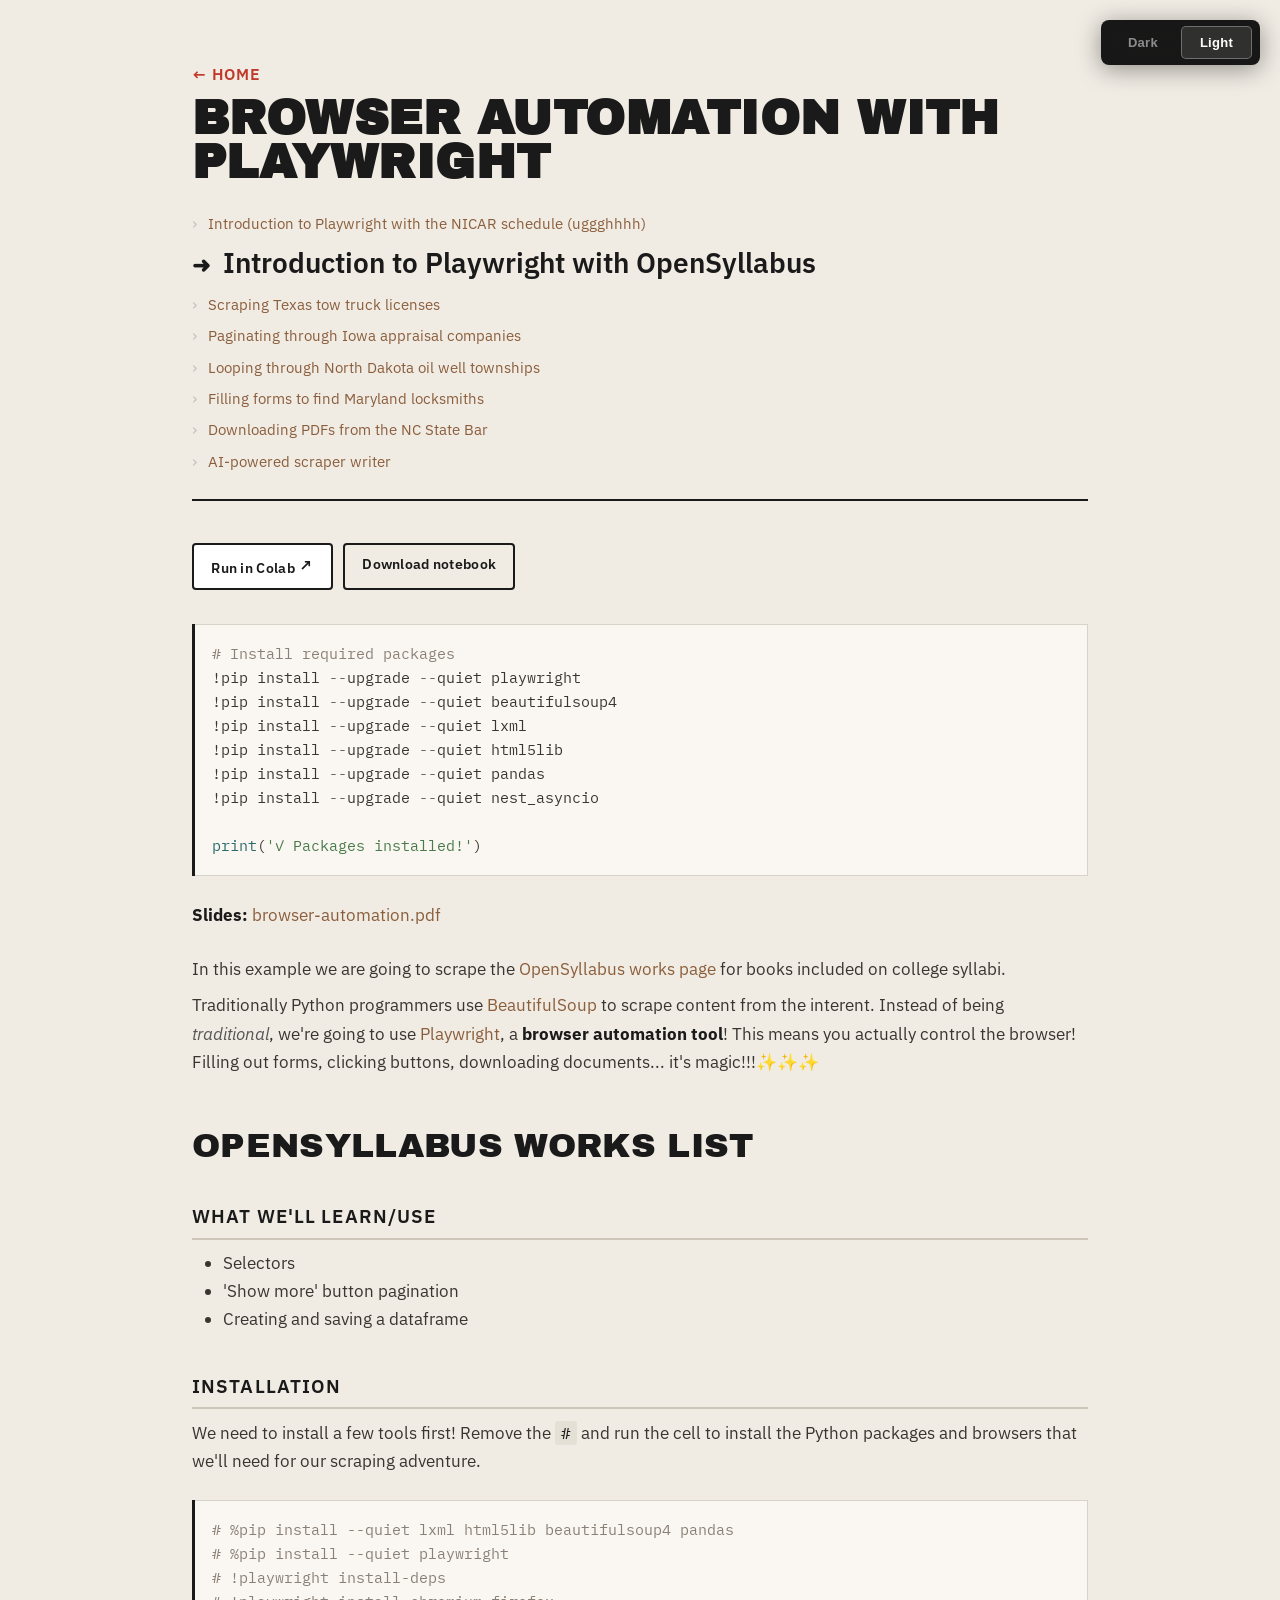
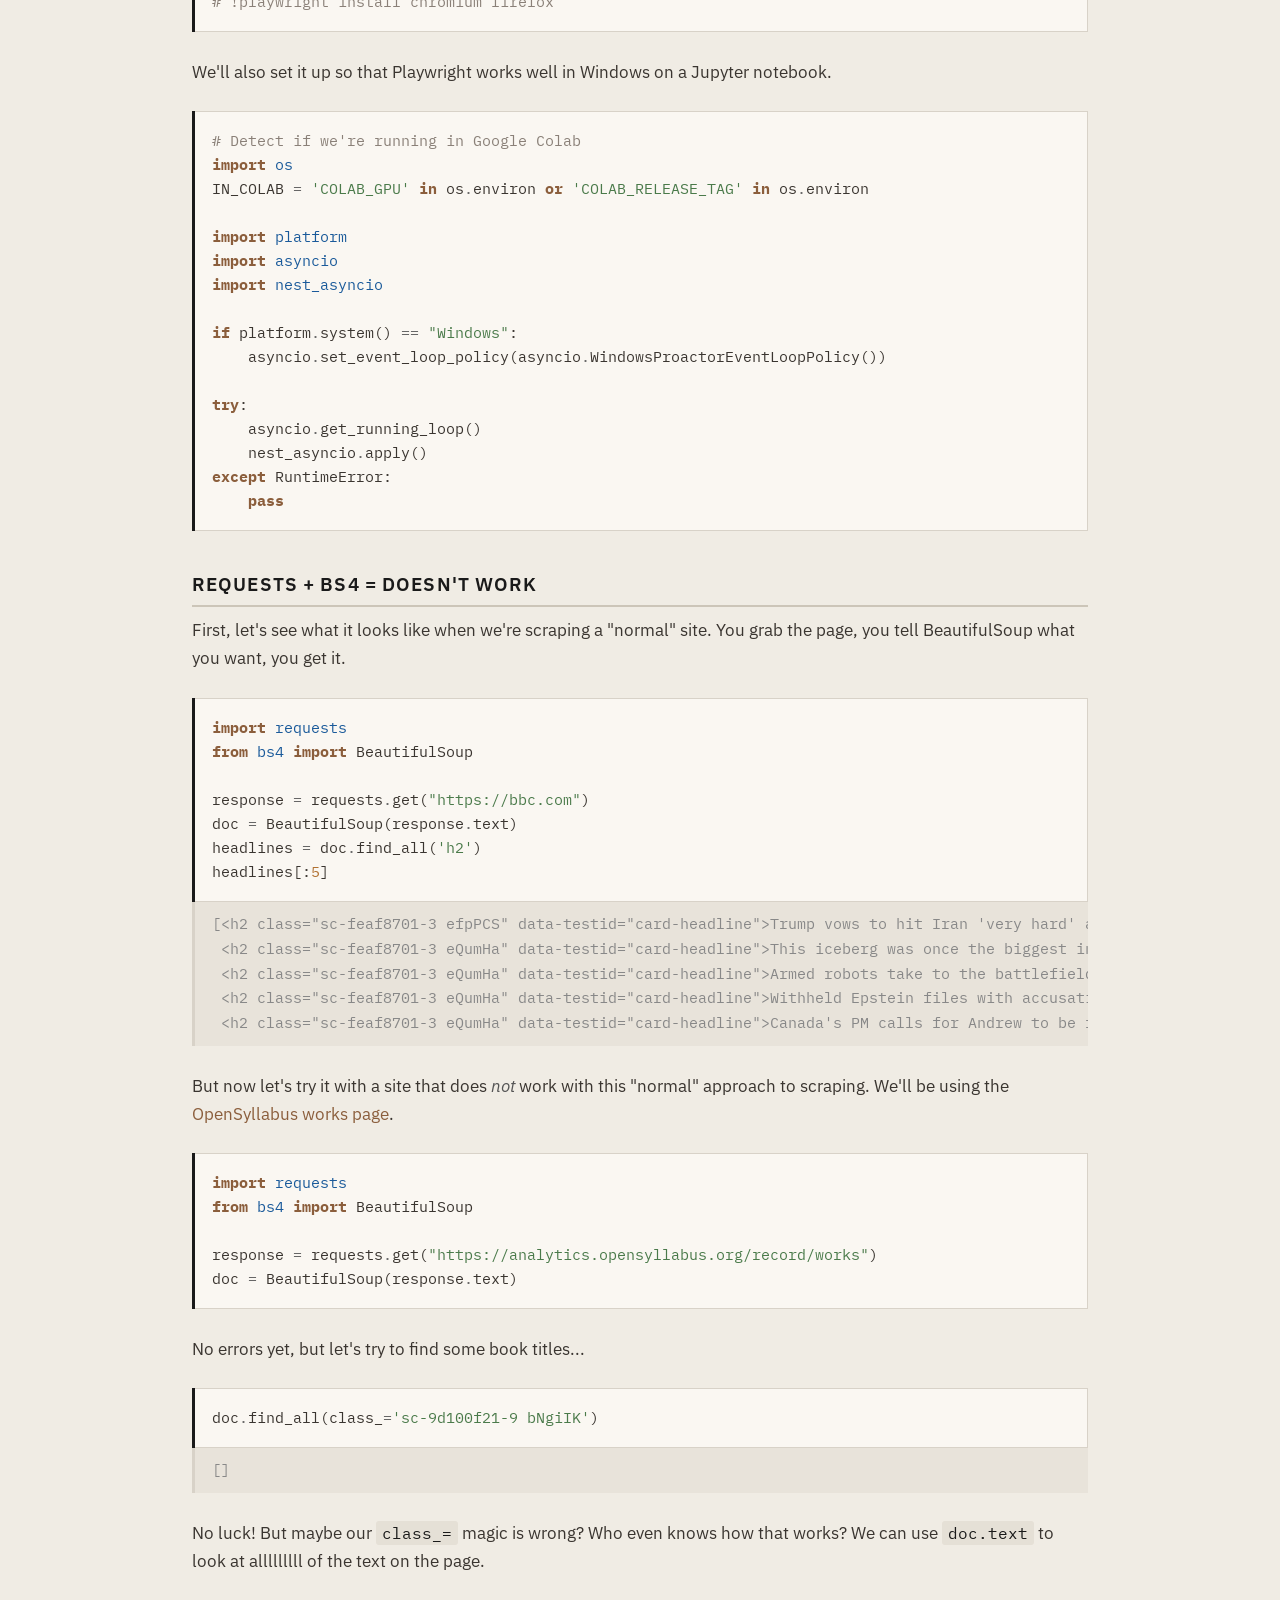
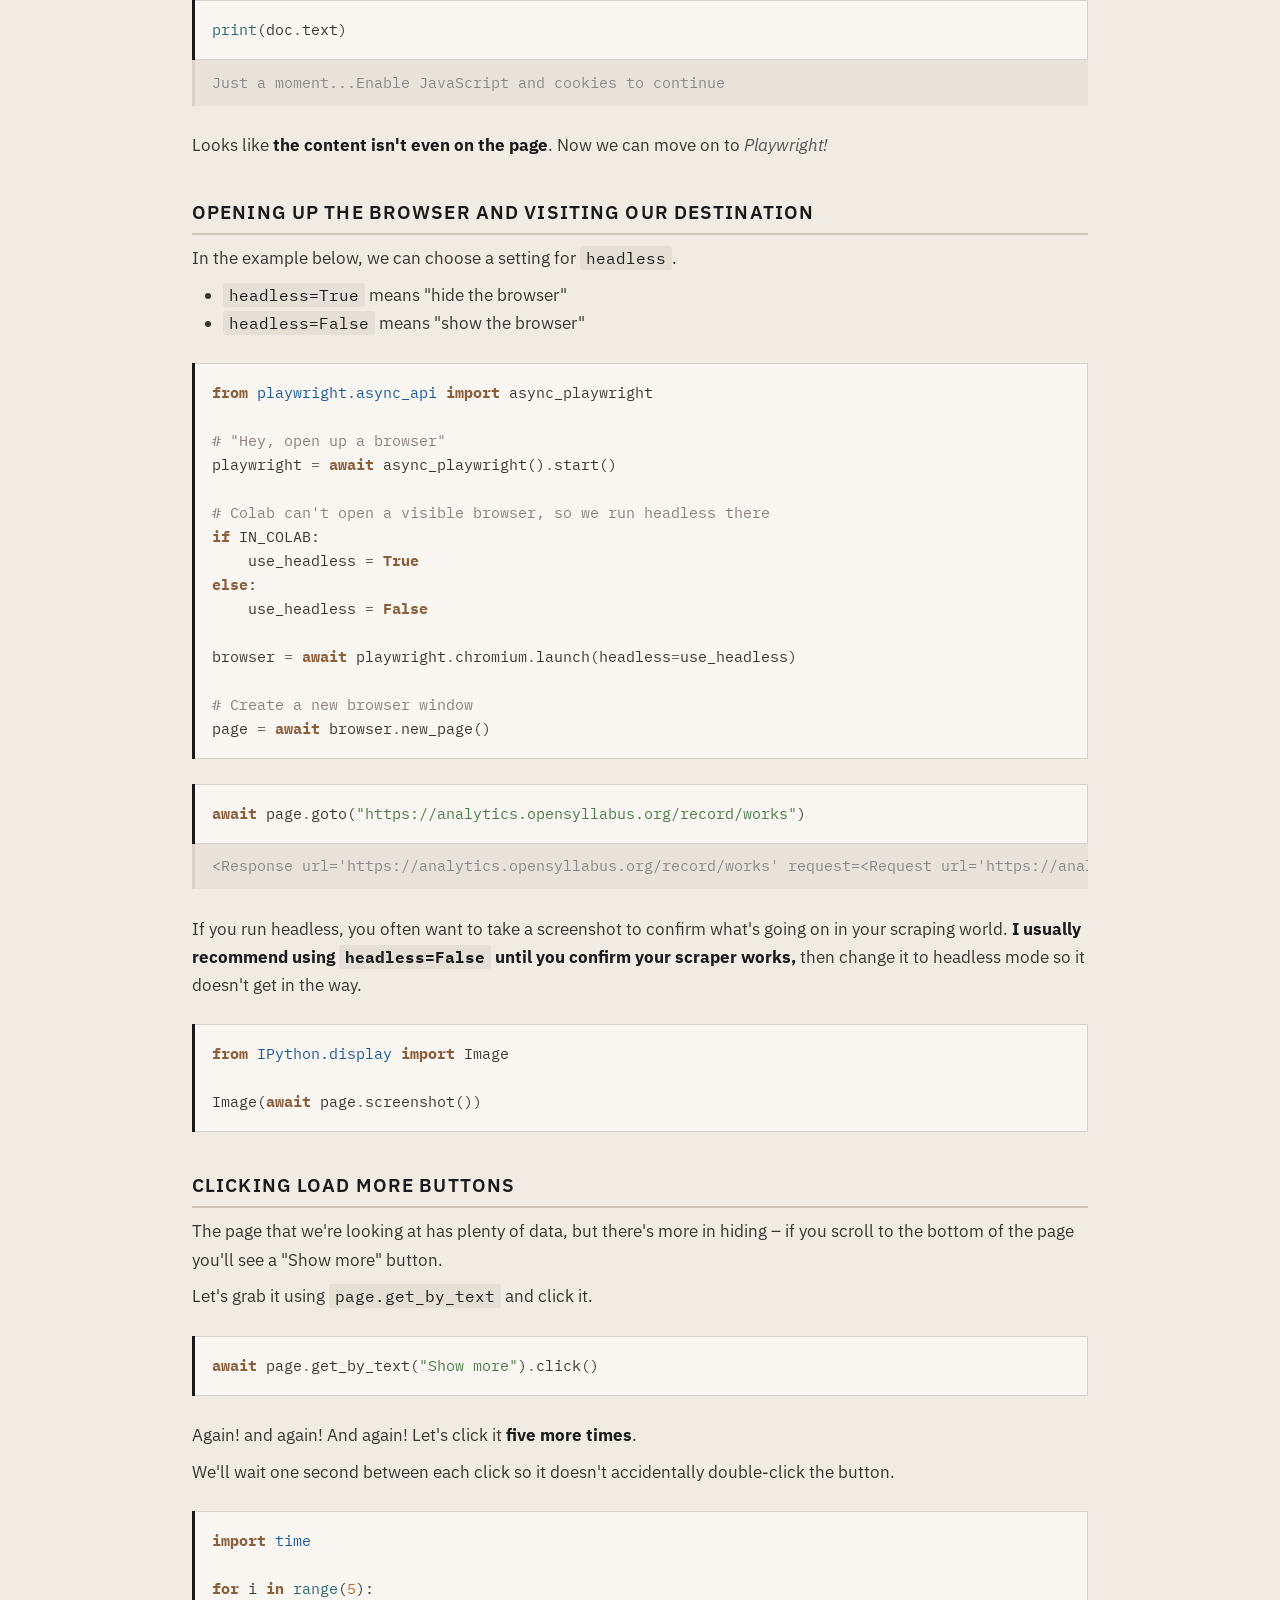
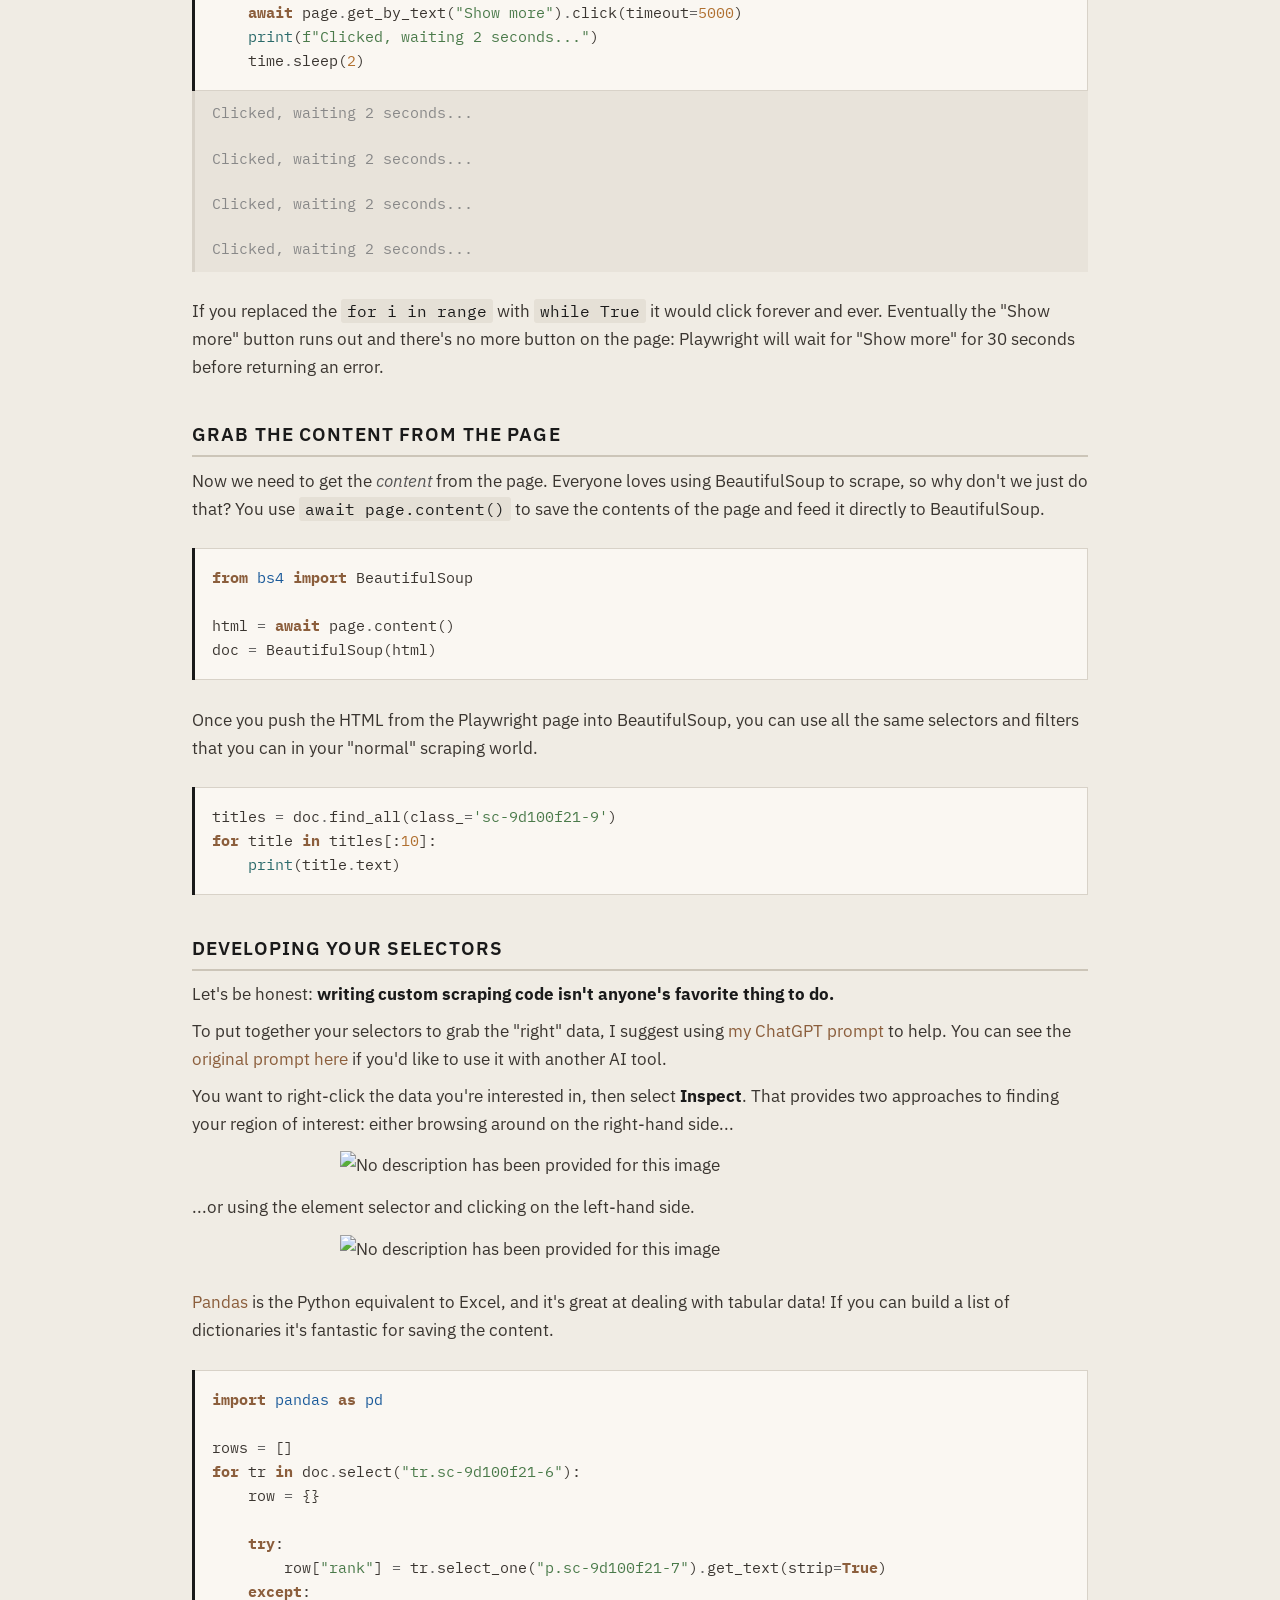
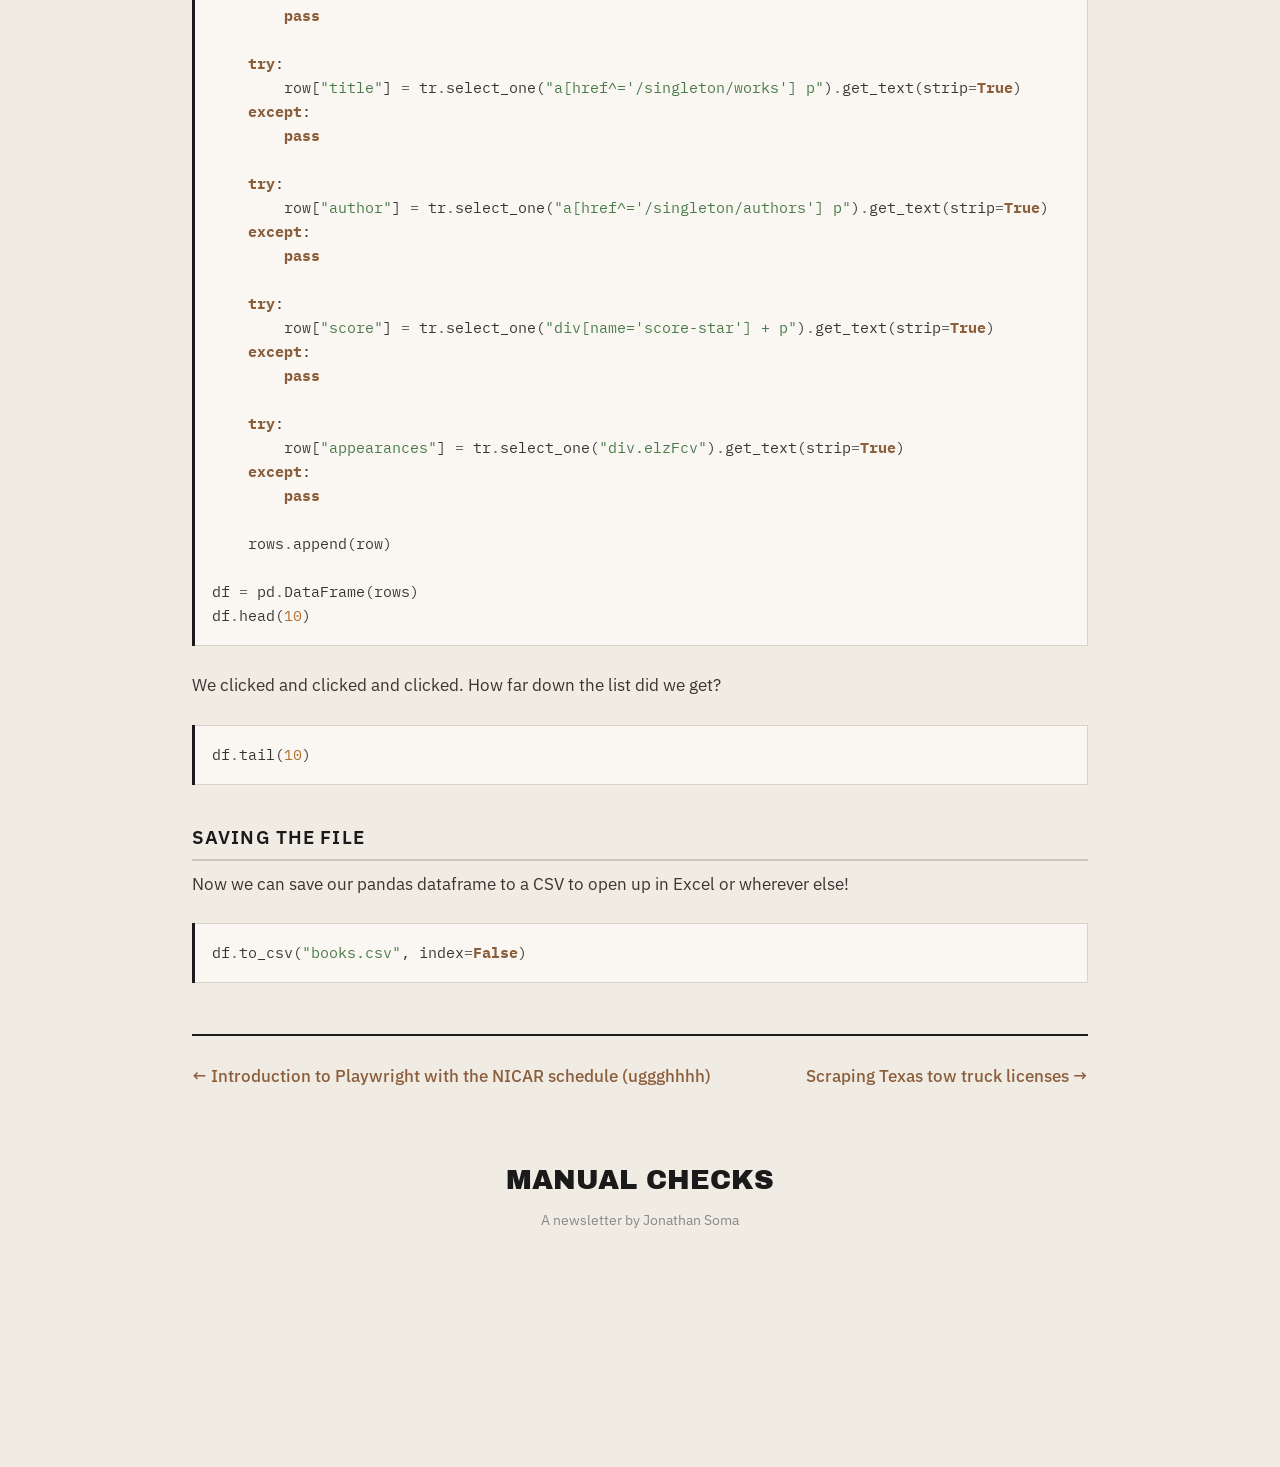
==== commit 7b95acfb: "pivot pivot" ====
--- a/docs/browser-automation/00-opensyllabus-ANSWERS.html
+++ b/docs/browser-automation/00-opensyllabus-ANSWERS.html
@@ -34,6 +34,12 @@
     
     <ol class="nb-topnav-list">
         
+        <li>
+            
+            <a href="00-nicar-ANSWERS.html">Introduction to Playwright with the NICAR schedule (uggghhhh)</a>
+            
+        </li>
+        
         <li class="is-current">
             
             <span class="nb-topnav-current">Introduction to Playwright with OpenSyllabus</span>
@@ -87,7 +93,7 @@
 </div>
 
 
-<div class="cell border-box-sizing code_cell rendered" id="cell-id=ebafc87b">
+<div class="cell border-box-sizing code_cell rendered" id="cell-id=612428f1">
 <div class="input">
 <div class="prompt input_prompt">In [ ]:</div>
 <div class="inner_cell">
@@ -106,7 +112,7 @@
 </div>
 </div>
 </div>
-<div class="cell border-box-sizing text_cell rendered" id="cell-id=f3581a23"><div class="prompt input_prompt">
+<div class="cell border-box-sizing text_cell rendered" id="cell-id=b3b2ab7f"><div class="prompt input_prompt">
 </div><div class="inner_cell">
 <div class="text_cell_render border-box-sizing rendered_html">
 <p><strong>Slides:</strong> <a href="./browser-automation.pdf">browser-automation.pdf</a></p>
@@ -208,11 +214,11 @@
 <div class="output_area">
 <div class="prompt output_prompt">Out[3]:</div>
 <div class="output_text output_subarea output_execute_result">
-<pre>[&lt;h2 class="sc-feaf8701-3 cCnzGv" data-testid="card-headline"&gt;Israel attacks presidential office in Tehran as reported death toll in Iran rises to 787&lt;/h2&gt;,
- &lt;h2 class="sc-93f35dd3-4 fQIzBA" data-testid="texas-title"&gt;WATCH&lt;/h2&gt;,
- &lt;h2 class="sc-feaf8701-3 goAeMP" data-testid="card-headline"&gt;BBC questions Marco Rubio over reported strike on Iranian school&lt;/h2&gt;,
- &lt;h2 class="sc-feaf8701-3 goAeMP" data-testid="card-headline"&gt;Devastation on Tehran street after strike&lt;/h2&gt;,
- &lt;h2 class="sc-feaf8701-3 goAeMP" data-testid="card-headline"&gt;Texas Trump supporters react to US strikes on Iran &lt;/h2&gt;]</pre>
+<pre>[&lt;h2 class="sc-feaf8701-3 efpPCS" data-testid="card-headline"&gt;Trump vows to hit Iran 'very hard' as Iranian president apologises to Gulf nations for attacks&lt;/h2&gt;,
+ &lt;h2 class="sc-feaf8701-3 eQumHa" data-testid="card-headline"&gt;This iceberg was once the biggest in the world. Now it has just weeks left&lt;/h2&gt;,
+ &lt;h2 class="sc-feaf8701-3 eQumHa" data-testid="card-headline"&gt;Armed robots take to the battlefield in Ukraine war&lt;/h2&gt;,
+ &lt;h2 class="sc-feaf8701-3 eQumHa" data-testid="card-headline"&gt;Withheld Epstein files with accusations against Trump released by justice department&lt;/h2&gt;,
+ &lt;h2 class="sc-feaf8701-3 eQumHa" data-testid="card-headline"&gt;Canada's PM calls for Andrew to be removed from line of succession&lt;/h2&gt;]</pre>
 </div>
 </div>
 </div>
@@ -290,7 +296,7 @@
 <div class="output_area">
 <div class="prompt"></div>
 <div class="output_subarea output_stream output_stdout output_text">
-<pre>Open Syllabus Analytics
+<pre>Just a moment...Enable JavaScript and cookies to continue
 </pre>
 </div>
 </div>
@@ -317,7 +323,7 @@
 </div>
 <div class="cell border-box-sizing code_cell rendered" id="cell-id=9071b838">
 <div class="input">
-<div class="prompt input_prompt">In [7]:</div>
+<div class="prompt input_prompt">In [31]:</div>
 <div class="inner_cell">
 <div class="input_area">
 <div class="highlight hl-ipython3"><pre><span></span><span class="kn">from</span><span class="w"> </span><span class="nn">playwright.async_api</span><span class="w"> </span><span class="kn">import</span> <span class="n">async_playwright</span>
@@ -342,7 +348,7 @@
 </div>
 <div class="cell border-box-sizing code_cell rendered" id="cell-id=efeb5971">
 <div class="input">
-<div class="prompt input_prompt">In [8]:</div>
+<div class="prompt input_prompt">In [24]:</div>
 <div class="inner_cell">
 <div class="input_area">
 <div class="highlight hl-ipython3"><pre><span></span><span class="k">await</span> <span class="n">page</span><span class="o">.</span><span class="n">goto</span><span class="p">(</span><span class="s2">"https://analytics.opensyllabus.org/record/works"</span><span class="p">)</span>
@@ -353,7 +359,7 @@
 <div class="output_wrapper">
 <div class="output">
 <div class="output_area">
-<div class="prompt output_prompt">Out[8]:</div>
+<div class="prompt output_prompt">Out[24]:</div>
 <div class="output_text output_subarea output_execute_result">
 <pre>&lt;Response url='https://analytics.opensyllabus.org/record/works' request=&lt;Request url='https://analytics.opensyllabus.org/record/works' method='GET'&gt;&gt;</pre>
 </div>
@@ -370,23 +376,13 @@
 </div>
 <div class="cell border-box-sizing code_cell rendered" id="cell-id=6677ecda">
 <div class="input">
-<div class="prompt input_prompt">In [9]:</div>
+<div class="prompt input_prompt">In [ ]:</div>
 <div class="inner_cell">
 <div class="input_area">
 <div class="highlight hl-ipython3"><pre><span></span><span class="kn">from</span><span class="w"> </span><span class="nn">IPython.display</span><span class="w"> </span><span class="kn">import</span> <span class="n">Image</span>
 
 <span class="n">Image</span><span class="p">(</span><span class="k">await</span> <span class="n">page</span><span class="o">.</span><span class="n">screenshot</span><span class="p">())</span>
 </pre></div>
-</div>
-</div>
-</div>
-<div class="output_wrapper">
-<div class="output">
-<div class="output_area">
-<div class="prompt output_prompt">Out[9]:</div>
-<div class="output_png output_subarea output_execute_result">
-<img alt="No description has been provided for this image" src="[data-uri]"/>
-</div>
 </div>
 </div>
 </div>
@@ -401,7 +397,7 @@
 </div>
 <div class="cell border-box-sizing code_cell rendered" id="cell-id=97148402">
 <div class="input">
-<div class="prompt input_prompt">In [10]:</div>
+<div class="prompt input_prompt">In [ ]:</div>
 <div class="inner_cell">
 <div class="input_area">
 <div class="highlight hl-ipython3"><pre><span></span><span class="k">await</span> <span class="n">page</span><span class="o">.</span><span class="n">get_by_text</span><span class="p">(</span><span class="s2">"Show more"</span><span class="p">)</span><span class="o">.</span><span class="n">click</span><span class="p">()</span>
@@ -420,7 +416,7 @@
 </div>
 <div class="cell border-box-sizing code_cell rendered celltag_solution" id="cell-id=3babc96d">
 <div class="input">
-<div class="prompt input_prompt">In [11]:</div>
+<div class="prompt input_prompt">In [ ]:</div>
 <div class="inner_cell">
 <div class="input_area">
 <div class="highlight hl-ipython3"><pre><span></span><span class="kn">import</span><span class="w"> </span><span class="nn">time</span>
@@ -463,13 +459,6 @@
 </pre>
 </div>
 </div>
-<div class="output_area">
-<div class="prompt"></div>
-<div class="output_subarea output_stream output_stdout output_text">
-<pre>Clicked, waiting 2 seconds...
-</pre>
-</div>
-</div>
 </div>
 </div>
 </div>
@@ -489,7 +478,7 @@
 </div>
 <div class="cell border-box-sizing code_cell rendered" id="cell-id=dd9907ae">
 <div class="input">
-<div class="prompt input_prompt">In [12]:</div>
+<div class="prompt input_prompt">In [ ]:</div>
 <div class="inner_cell">
 <div class="input_area">
 <div class="highlight hl-ipython3"><pre><span></span><span class="kn">from</span><span class="w"> </span><span class="nn">bs4</span><span class="w"> </span><span class="kn">import</span> <span class="n">BeautifulSoup</span>
@@ -510,33 +499,13 @@
 </div>
 <div class="cell border-box-sizing code_cell rendered" id="cell-id=d6ad93aa">
 <div class="input">
-<div class="prompt input_prompt">In [13]:</div>
+<div class="prompt input_prompt">In [ ]:</div>
 <div class="inner_cell">
 <div class="input_area">
 <div class="highlight hl-ipython3"><pre><span></span><span class="n">titles</span> <span class="o">=</span> <span class="n">doc</span><span class="o">.</span><span class="n">find_all</span><span class="p">(</span><span class="n">class_</span><span class="o">=</span><span class="s1">'sc-9d100f21-9'</span><span class="p">)</span>
 <span class="k">for</span> <span class="n">title</span> <span class="ow">in</span> <span class="n">titles</span><span class="p">[:</span><span class="mi">10</span><span class="p">]:</span>
     <span class="nb">print</span><span class="p">(</span><span class="n">title</span><span class="o">.</span><span class="n">text</span><span class="p">)</span>
 </pre></div>
-</div>
-</div>
-</div>
-<div class="output_wrapper">
-<div class="output">
-<div class="output_area">
-<div class="prompt"></div>
-<div class="output_subarea output_stream output_stdout output_text">
-<pre>Calculus
-The Elements of Style
-Social Research Methods
-Human Anatomy and Physiology Laboratory Manual
-English Grammar in Use
-Research Design
-Doing Your Research Project: A Guide for First-Time Researchers in Education and Social Science
-Biology
-A Manual for Writers of Research Papers, Theses, and Dissertations: Chicago Style for Students and Researchers
-The Study Skills Handbook
-</pre>
-</div>
 </div>
 </div>
 </div>
@@ -562,7 +531,7 @@
 </div>
 <div class="cell border-box-sizing code_cell rendered celltag_solution" id="cell-id=f0c02ab0">
 <div class="input">
-<div class="prompt input_prompt">In [14]:</div>
+<div class="prompt input_prompt">In [ ]:</div>
 <div class="inner_cell">
 <div class="input_area">
 <div class="highlight hl-ipython3"><pre><span></span><span class="kn">import</span><span class="w"> </span><span class="nn">pandas</span><span class="w"> </span><span class="k">as</span><span class="w"> </span><span class="nn">pd</span>
@@ -604,111 +573,6 @@
 </div>
 </div>
 </div>
-<div class="output_wrapper">
-<div class="output">
-<div class="output_area">
-<div class="prompt output_prompt">Out[14]:</div>
-<div class="output_html rendered_html output_subarea output_execute_result"><div>
-<style scoped="">
-    .dataframe tbody tr th:only-of-type {
-        vertical-align: middle;
-    }
-
-    .dataframe tbody tr th {
-        vertical-align: top;
-    }
-
-    .dataframe thead th {
-        text-align: right;
-    }
-</style>
-<table border="1" class="dataframe">
-<thead>
-<tr style="text-align: right;">
-<th></th>
-<th>rank</th>
-<th>title</th>
-<th>author</th>
-<th>score</th>
-</tr>
-</thead>
-<tbody>
-<tr>
-<th>0</th>
-<td>1</td>
-<td>Calculus</td>
-<td>James Stewart</td>
-<td>100</td>
-</tr>
-<tr>
-<th>1</th>
-<td>2</td>
-<td>The Elements of Style</td>
-<td>William Strunk</td>
-<td>100</td>
-</tr>
-<tr>
-<th>2</th>
-<td>3</td>
-<td>Social Research Methods</td>
-<td>Alan Bryman</td>
-<td>100</td>
-</tr>
-<tr>
-<th>3</th>
-<td>4</td>
-<td>Human Anatomy and Physiology Laboratory Manual</td>
-<td>Elaine Nicpon Marieb</td>
-<td>100</td>
-</tr>
-<tr>
-<th>4</th>
-<td>5</td>
-<td>English Grammar in Use</td>
-<td>Raymond Murphy</td>
-<td>100</td>
-</tr>
-<tr>
-<th>5</th>
-<td>6</td>
-<td>Research Design</td>
-<td>John W Creswell</td>
-<td>100</td>
-</tr>
-<tr>
-<th>6</th>
-<td>7</td>
-<td>Doing Your Research Project: A Guide for First...</td>
-<td>Judith Bell</td>
-<td>100</td>
-</tr>
-<tr>
-<th>7</th>
-<td>8</td>
-<td>Biology</td>
-<td>Neil Alexander Campbell</td>
-<td>100</td>
-</tr>
-<tr>
-<th>8</th>
-<td>9</td>
-<td>A Manual for Writers of Research Papers, These...</td>
-<td>Kate L Turabian</td>
-<td>100</td>
-</tr>
-<tr>
-<th>9</th>
-<td>10</td>
-<td>The Study Skills Handbook</td>
-<td>Stella Cottrell</td>
-<td>100</td>
-</tr>
-</tbody>
-</table>
-</div></div>
-</div>
-</div>
-</div>
 </div>
 <div class="cell border-box-sizing text_cell rendered" id="cell-id=2a816b2e"><div class="prompt input_prompt">
 </div><div class="inner_cell">
@@ -719,7 +583,7 @@
 </div>
 <div class="cell border-box-sizing code_cell rendered" id="cell-id=373a842e">
 <div class="input">
-<div class="prompt input_prompt">In [15]:</div>
+<div class="prompt input_prompt">In [ ]:</div>
 <div class="inner_cell">
 <div class="input_area">
 <div class="highlight hl-ipython3"><pre><span></span><span class="n">df</span><span class="o">.</span><span class="n">tail</span><span class="p">(</span><span class="mi">10</span><span class="p">)</span>
@@ -727,111 +591,6 @@
 </div>
 </div>
 </div>
-<div class="output_wrapper">
-<div class="output">
-<div class="output_area">
-<div class="prompt output_prompt">Out[15]:</div>
-<div class="output_html rendered_html output_subarea output_execute_result"><div>
-<style scoped="">
-    .dataframe tbody tr th:only-of-type {
-        vertical-align: middle;
-    }
-
-    .dataframe tbody tr th {
-        vertical-align: top;
-    }
-
-    .dataframe thead th {
-        text-align: right;
-    }
-</style>
-<table border="1" class="dataframe">
-<thead>
-<tr style="text-align: right;">
-<th></th>
-<th>rank</th>
-<th>title</th>
-<th>author</th>
-<th>score</th>
-</tr>
-</thead>
-<tbody>
-<tr>
-<th>290</th>
-<td>291</td>
-<td>Using and Understanding Mathematics: A Quantit...</td>
-<td>Jeffrey O Bennett</td>
-<td>90</td>
-</tr>
-<tr>
-<th>291</th>
-<td>292</td>
-<td>Supply Chain Management: Strategy, Planning, a...</td>
-<td>Sunil Chopra</td>
-<td>93</td>
-</tr>
-<tr>
-<th>292</th>
-<td>293</td>
-<td>Confessions</td>
-<td>Augustine</td>
-<td>88</td>
-</tr>
-<tr>
-<th>293</th>
-<td>294</td>
-<td>Management and Cost Accounting</td>
-<td>Colin Drury</td>
-<td>92</td>
-</tr>
-<tr>
-<th>294</th>
-<td>295</td>
-<td>Design Patterns: Elements of Reusable Object-O...</td>
-<td>Erich Gamma</td>
-<td>91</td>
-</tr>
-<tr>
-<th>295</th>
-<td>296</td>
-<td>Data Mining: Concepts and Techniques</td>
-<td>Jiawei Han</td>
-<td>93</td>
-</tr>
-<tr>
-<th>296</th>
-<td>297</td>
-<td>Microbiology: An Introduction</td>
-<td>Gerard J Tortora</td>
-<td>90</td>
-</tr>
-<tr>
-<th>297</th>
-<td>298</td>
-<td>America</td>
-<td>David E Shi</td>
-<td>96</td>
-</tr>
-<tr>
-<th>298</th>
-<td>299</td>
-<td>The C++ Programming Language</td>
-<td>Bjarne Stroustrup</td>
-<td>91</td>
-</tr>
-<tr>
-<th>299</th>
-<td>300</td>
-<td>Culture and Imperialism</td>
-<td>Edward W Said</td>
-<td>91</td>
-</tr>
-</tbody>
-</table>
-</div></div>
-</div>
-</div>
-</div>
 </div>
 <div class="cell border-box-sizing text_cell rendered" id="cell-id=01960b02-29ab-4762-8afb-d7a30da741d6"><div class="prompt input_prompt">
 </div><div class="inner_cell">
@@ -842,7 +601,7 @@
 </div>
 <div class="cell border-box-sizing code_cell rendered" id="cell-id=7ea0aa28">
 <div class="input">
-<div class="prompt input_prompt">In [16]:</div>
+<div class="prompt input_prompt">In [ ]:</div>
 <div class="inner_cell">
 <div class="input_area">
 <div class="highlight hl-ipython3"><pre><span></span><span class="n">df</span><span class="o">.</span><span class="n">to_csv</span><span class="p">(</span><span class="s2">"books.csv"</span><span class="p">,</span> <span class="n">index</span><span class="o">=</span><span class="kc">False</span><span class="p">)</span>
@@ -856,7 +615,7 @@
 
 <nav class="nb-nav">
     
-    <span></span>
+    <a href="00-nicar-ANSWERS.html" class="nb-nav-prev">&larr; Introduction to Playwright with the NICAR schedule (uggghhhh)</a>
     
     
     <a href="01-texas-tow-trucks-licenses-ANSWERS.html" class="nb-nav-next">Scraping Texas tow truck licenses &rarr;</a>
